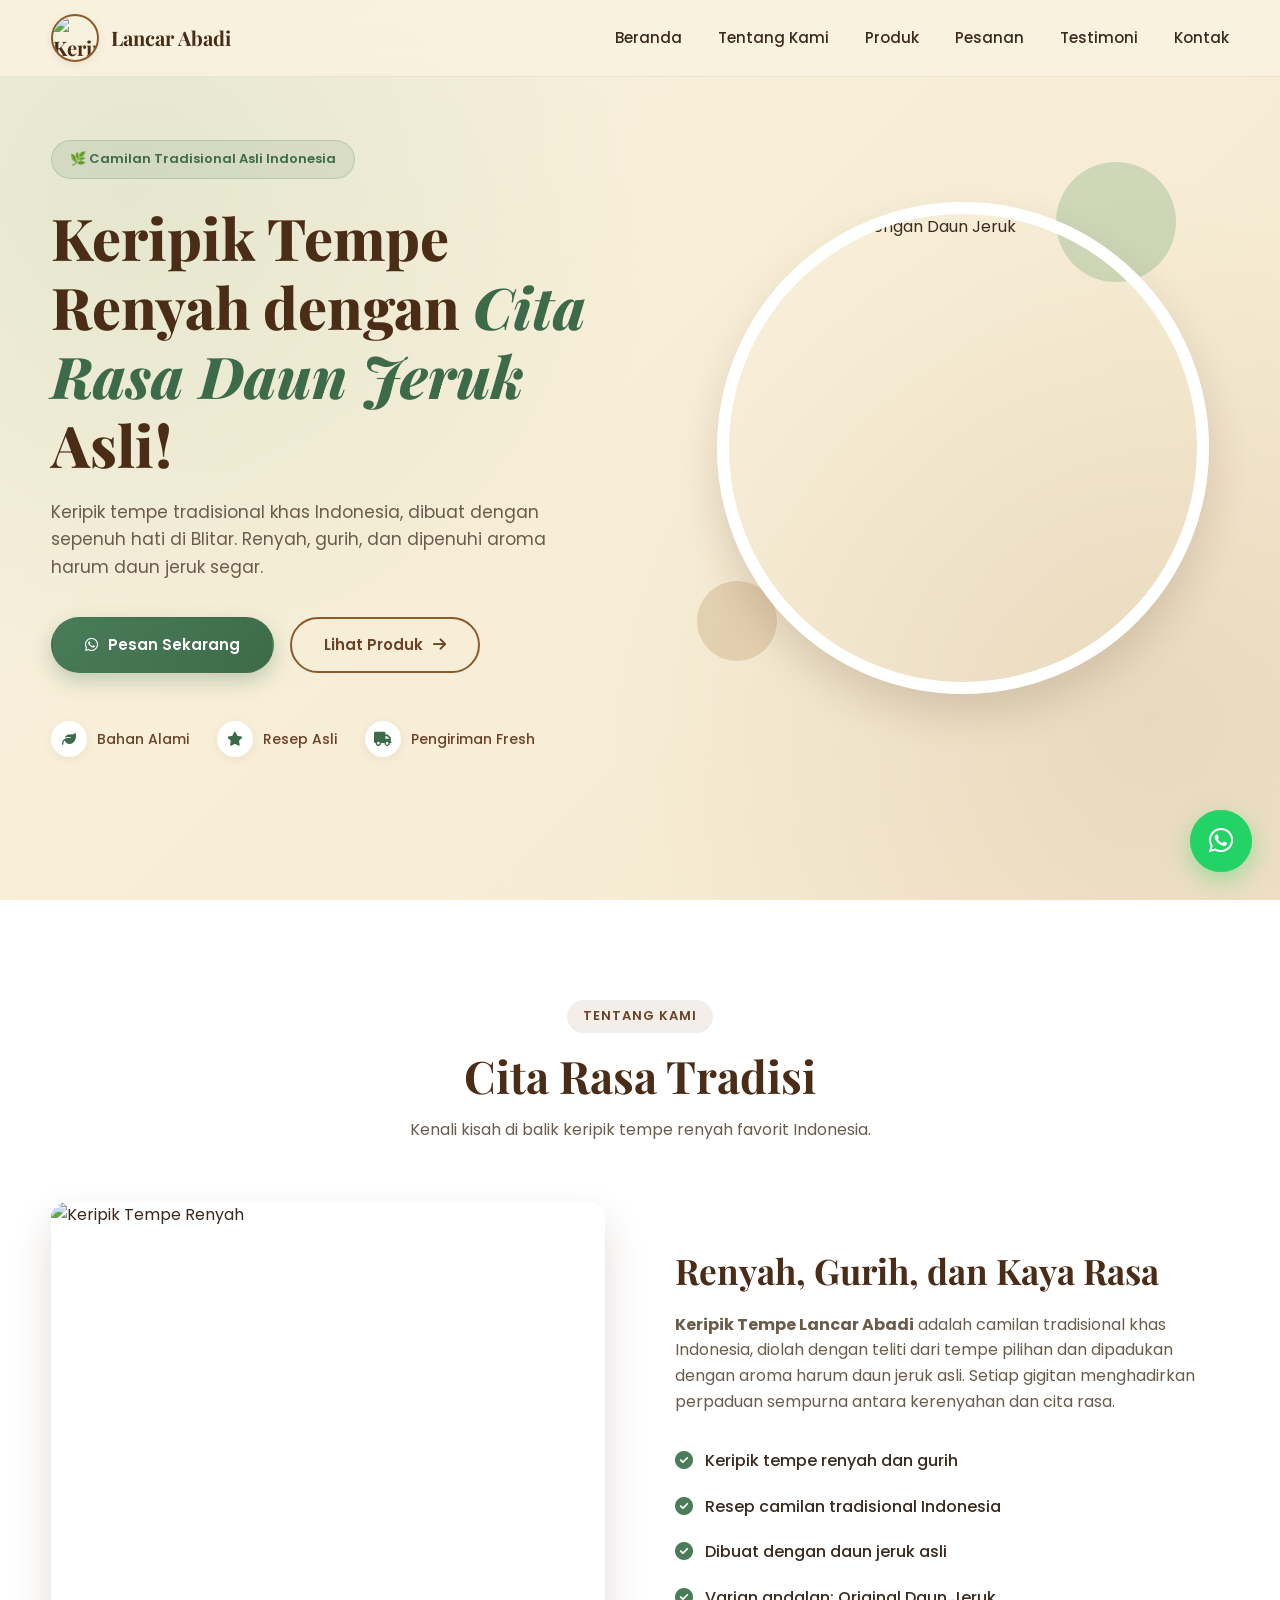
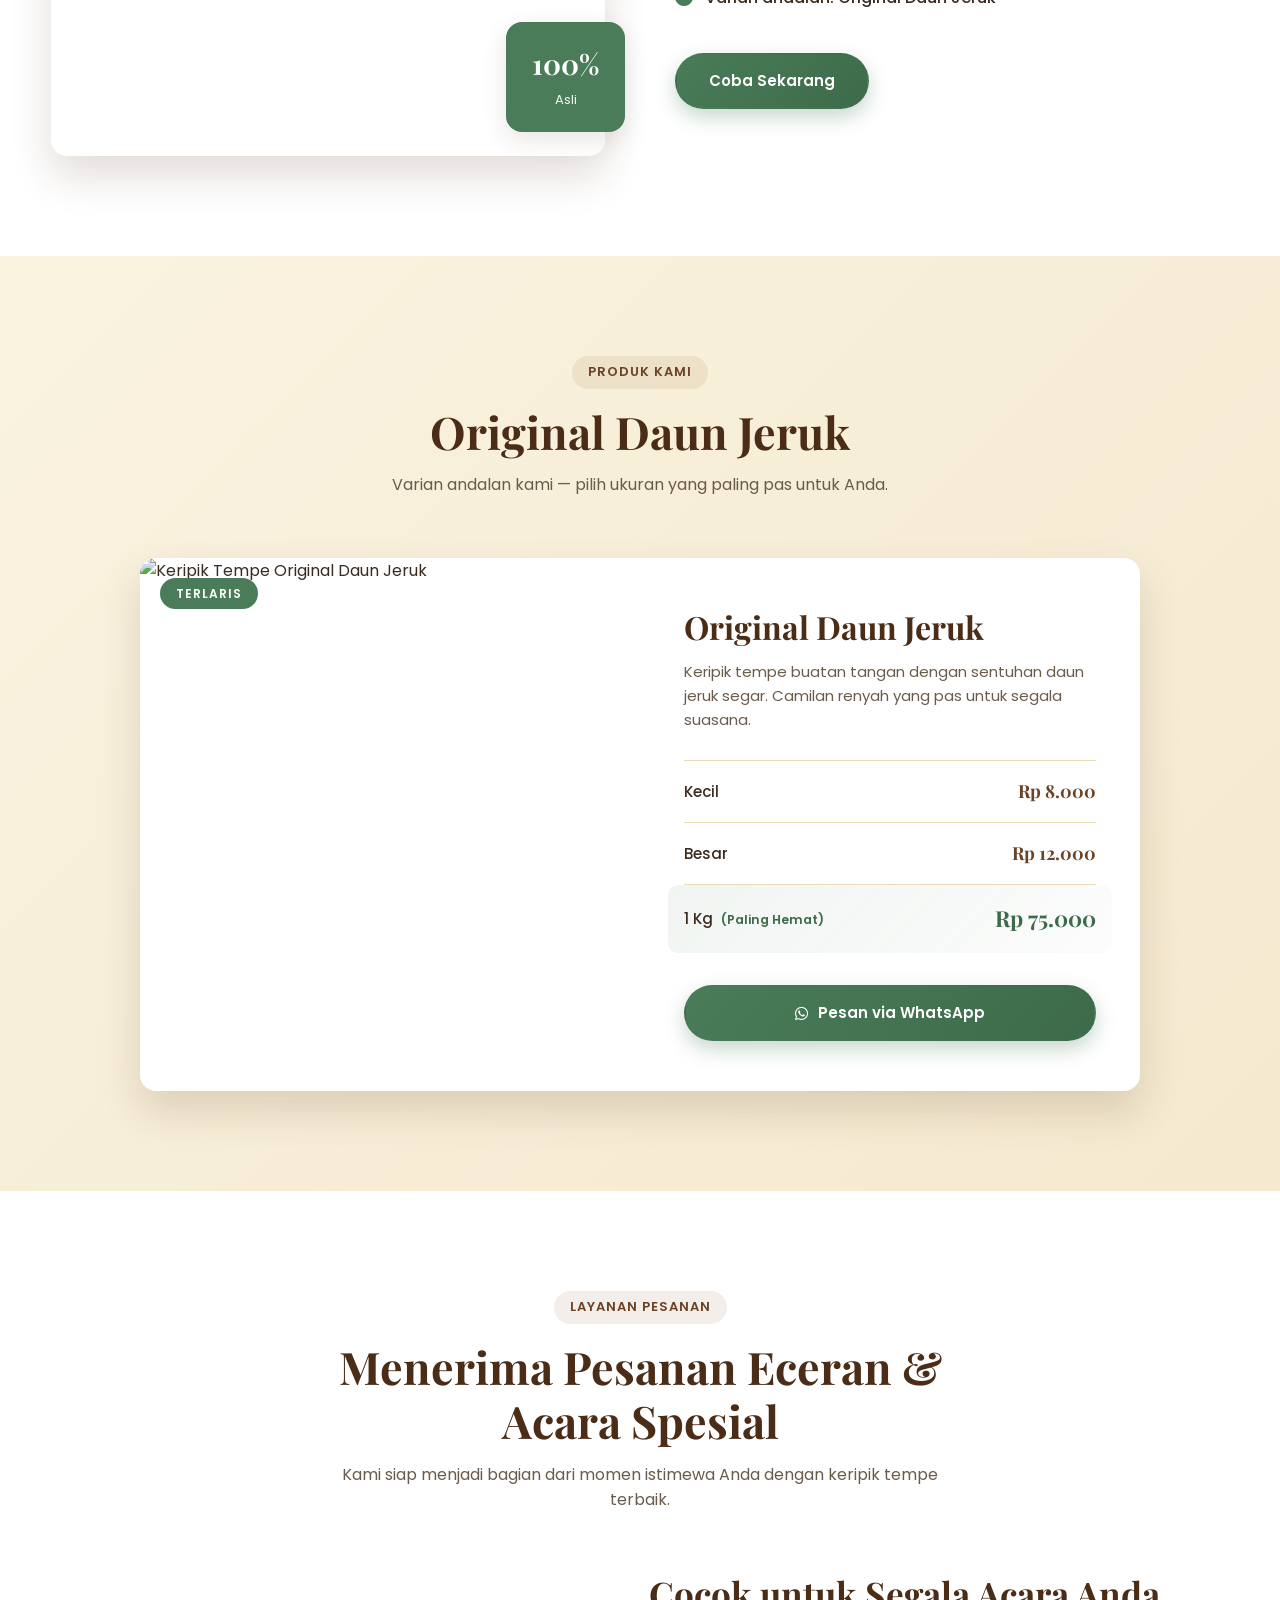
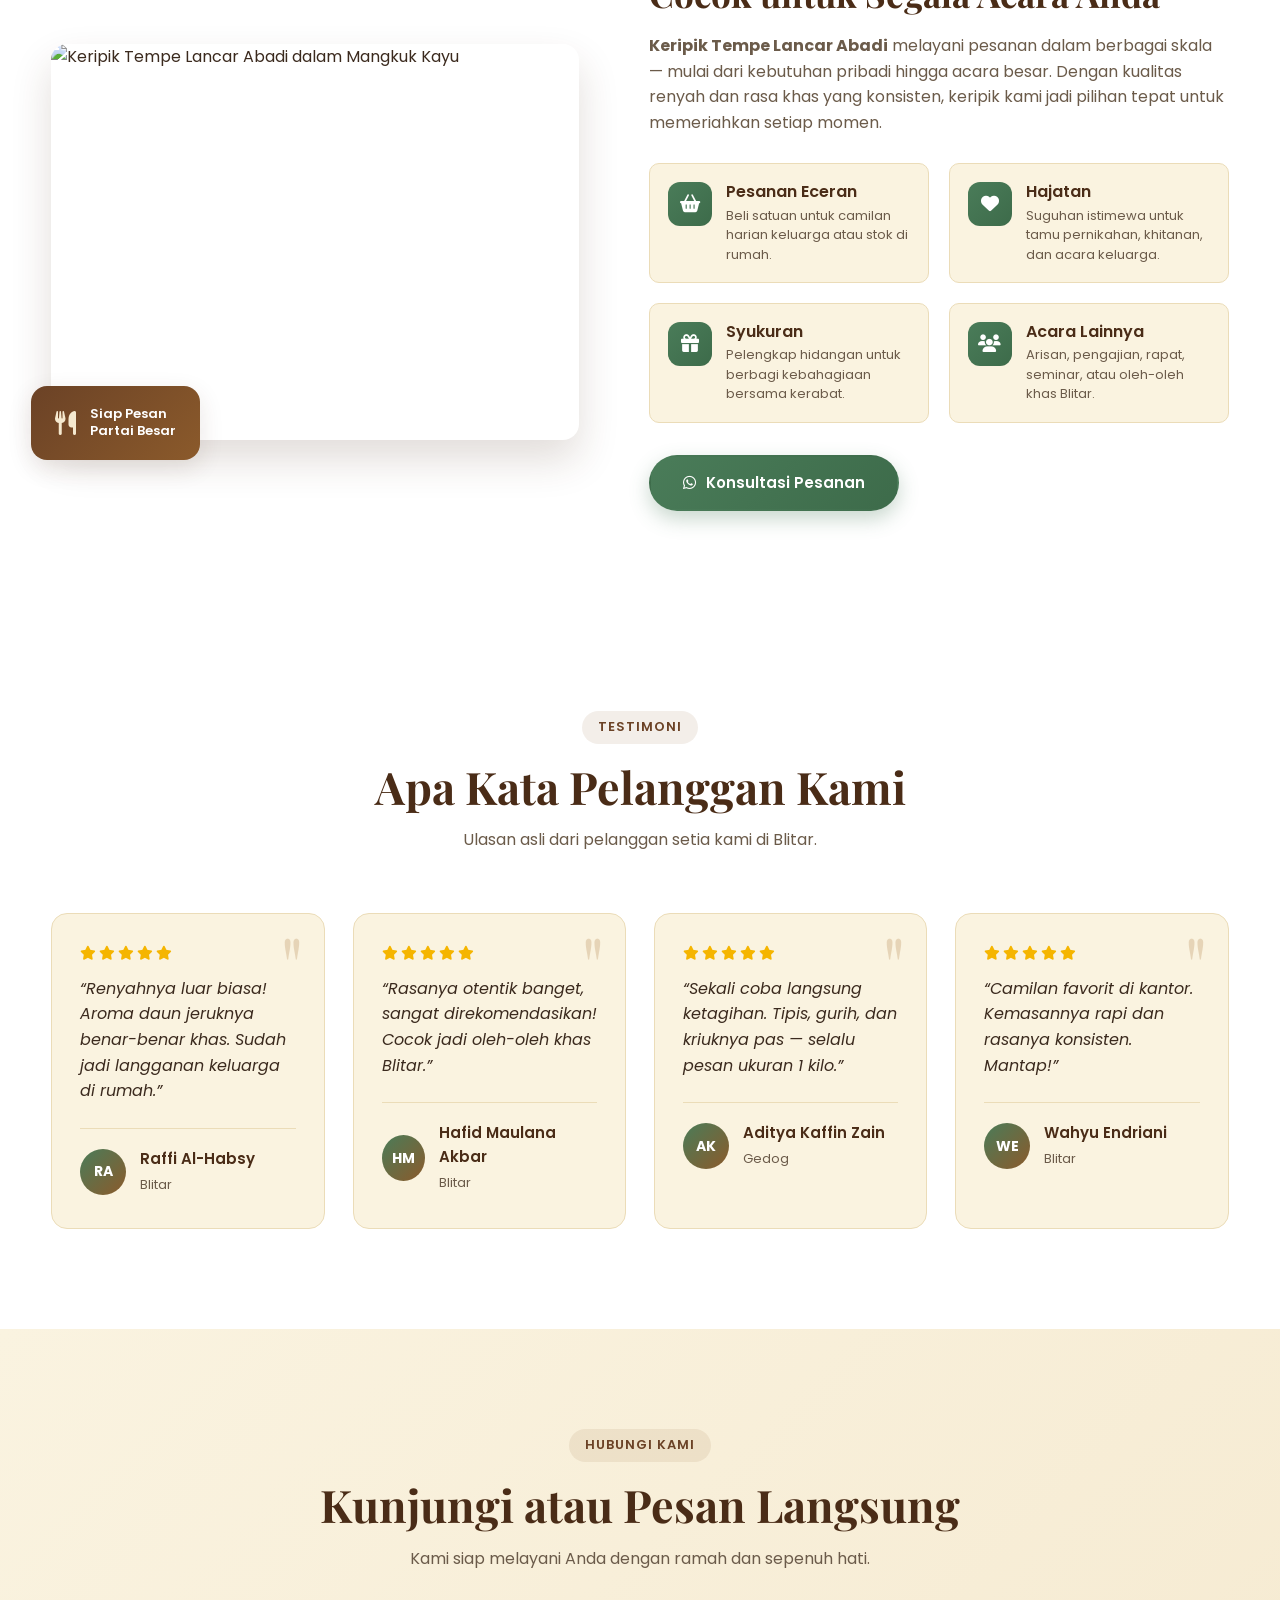
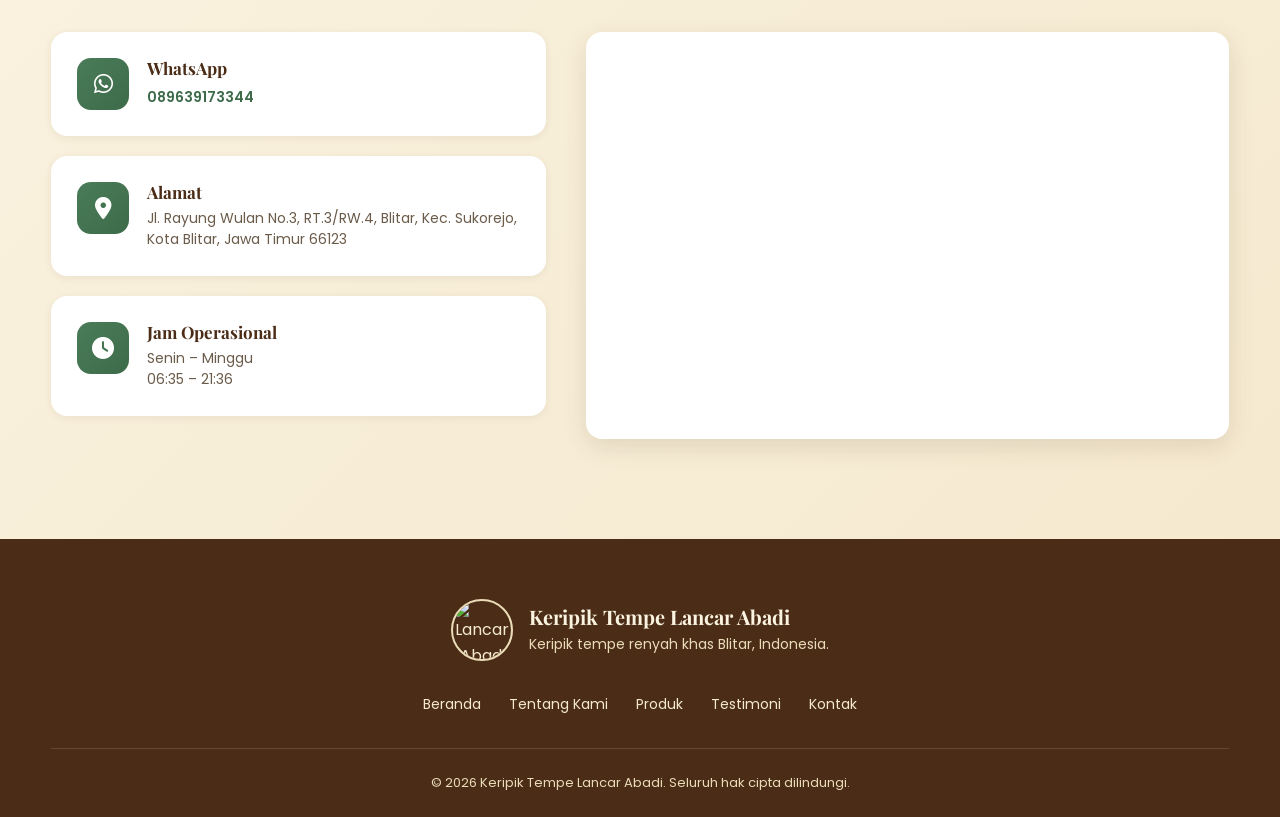
==== index.html @ 268ff4b4 "Add files via upload" ====
<!DOCTYPE html>
<html lang="id">
<head>
  <meta charset="UTF-8" />
  <meta name="viewport" content="width=device-width, initial-scale=1.0" />
  <title>Keripik Tempe Lancar Abadi - Keripik Tempe Renyah Khas Blitar</title>
  <meta name="description" content="Keripik Tempe Renyah dengan Cita Rasa Daun Jeruk Asli. Camilan tradisional Indonesia dari Blitar." />
  <link rel="icon" type="image/png" href="assets/logo.png" />
  <link rel="preconnect" href="https://fonts.googleapis.com" />
  <link rel="preconnect" href="https://fonts.gstatic.com" crossorigin />
  <link href="https://fonts.googleapis.com/css2?family=Playfair+Display:wght@600;700;800&family=Poppins:wght@300;400;500;600;700&display=swap" rel="stylesheet" />
  <link rel="stylesheet" href="https://cdnjs.cloudflare.com/ajax/libs/font-awesome/6.5.1/css/all.min.css" />
  <link rel="stylesheet" href="style.css" />
</head>
<body>
  <!-- Navbar -->
  <header class="navbar" id="navbar">
    <div class="container nav-container">
      <a href="#home" class="nav-logo">
        <img src="assets/logo.png" alt="Keripik Tempe Lancar Abadi" />
        <span>Lancar Abadi</span>
      </a>
      <nav class="nav-menu" id="navMenu">
        <a href="#home" class="nav-link">Beranda</a>
        <a href="#about" class="nav-link">Tentang Kami</a>
        <a href="#product" class="nav-link">Produk</a>
        <a href="#order" class="nav-link">Pesanan</a>
        <a href="#testimonials" class="nav-link">Testimoni</a>
        <a href="#contact" class="nav-link">Kontak</a>
      </nav>
      <button class="nav-toggle" id="navToggle" aria-label="Buka menu">
        <i class="fas fa-bars"></i>
      </button>
    </div>
  </header>

  <!-- Hero Section -->
  <section class="hero" id="home">
    <div class="hero-bg"></div>
    <div class="container hero-container">
      <div class="hero-content reveal">
        <span class="hero-badge">🌿 Camilan Tradisional Asli Indonesia</span>
        <h1 class="hero-title">
          Keripik Tempe Renyah dengan <span class="text-accent">Cita Rasa Daun Jeruk</span> Asli!
        </h1>
        <p class="hero-subtitle">
          Keripik tempe tradisional khas Indonesia, dibuat dengan sepenuh hati di Blitar. Renyah, gurih, dan dipenuhi aroma harum daun jeruk segar.
        </p>
        <div class="hero-actions">
          <a href="https://wa.me/6289639173344?text=Halo%20saya%20mau%20pesan%20Keripik%20Tempe%20Lancar%20Abadi!" target="_blank" rel="noopener" class="btn btn-primary">
            <i class="fab fa-whatsapp"></i> Pesan Sekarang
          </a>
          <a href="#product" class="btn btn-outline">
            Lihat Produk <i class="fas fa-arrow-right"></i>
          </a>
        </div>
        <div class="hero-features">
          <div class="hero-feature">
            <i class="fas fa-leaf"></i>
            <span>Bahan Alami</span>
          </div>
          <div class="hero-feature">
            <i class="fas fa-star"></i>
            <span>Resep Asli</span>
          </div>
          <div class="hero-feature">
            <i class="fas fa-truck"></i>
            <span>Pengiriman Fresh</span>
          </div>
        </div>
      </div>
      <div class="hero-image reveal">
        <div class="hero-image-wrap">
          <img src="assets/tempe-chips.jpg" alt="Keripik Tempe dengan Daun Jeruk" />
          <div class="hero-image-decor decor-1"></div>
          <div class="hero-image-decor decor-2"></div>
        </div>
      </div>
    </div>
  </section>

  <!-- About Section -->
  <section class="about section" id="about">
    <div class="container">
      <div class="section-head reveal">
        <span class="section-tag">Tentang Kami</span>
        <h2 class="section-title">Cita Rasa Tradisi</h2>
        <p class="section-subtitle">Kenali kisah di balik keripik tempe renyah favorit Indonesia.</p>
      </div>
      <div class="about-grid">
        <div class="about-image reveal">
          <img src="assets/tempe-jis.jpg" alt="Keripik Tempe Renyah" />
          <div class="about-badge">
            <strong>100%</strong>
            <span>Asli</span>
          </div>
        </div>
        <div class="about-content reveal">
          <h3>Renyah, Gurih, dan Kaya Rasa</h3>
          <p>
            <strong>Keripik Tempe Lancar Abadi</strong> adalah camilan tradisional khas Indonesia, diolah dengan teliti dari tempe pilihan dan dipadukan dengan aroma harum daun jeruk asli. Setiap gigitan menghadirkan perpaduan sempurna antara kerenyahan dan cita rasa.
          <ul class="about-list">
            <li><i class="fas fa-check-circle"></i> Keripik tempe renyah dan gurih</li>
            <li><i class="fas fa-check-circle"></i> Resep camilan tradisional Indonesia</li>
            <li><i class="fas fa-check-circle"></i> Dibuat dengan daun jeruk asli</li>
            <li><i class="fas fa-check-circle"></i> Varian andalan: Original Daun Jeruk</li>
          </ul>
          <a href="#product" class="btn btn-primary">Coba Sekarang</a>
        </div>
      </div>
    </div>
  </section>

  <!-- Product Section -->
  <section class="product section" id="product">
    <div class="container">
      <div class="section-head reveal">
        <span class="section-tag">Produk Kami</span>
        <h2 class="section-title">Original Daun Jeruk</h2>
        <p class="section-subtitle">Varian andalan kami — pilih ukuran yang paling pas untuk Anda.</p>
      </div>
      <div class="product-card reveal">
        <div class="product-image">
          <img src="assets/tempe-chips.jpg" alt="Keripik Tempe Original Daun Jeruk" />
          <span class="product-tag">Terlaris</span>
        </div>
        <div class="product-info">
          <h3 class="product-name">Original Daun Jeruk</h3>
          <p class="product-desc">
            Keripik tempe buatan tangan dengan sentuhan daun jeruk segar. Camilan renyah yang pas untuk segala suasana.
          </p>
          <div class="price-list">
            <div class="price-item">
              <span class="price-size">Kecil</span>
              <span class="price-amount">Rp 8.000</span>
            </div>
            <div class="price-item">
              <span class="price-size">Besar</span>
              <span class="price-amount">Rp 12.000</span>
            </div>
            <div class="price-item featured">
              <span class="price-size">1 Kg <small>(Paling Hemat)</small></span>
              <span class="price-amount">Rp 75.000</span>
            </div>
          </div>
          <a href="https://wa.me/6289639173344?text=Halo%20saya%20mau%20pesan%20Keripik%20Tempe%20Lancar%20Abadi!" target="_blank" rel="noopener" class="btn btn-primary btn-block">
            <i class="fab fa-whatsapp"></i> Pesan via WhatsApp
          </a>
        </div>
      </div>
    </div>
  </section>

  <!-- Order / Pesanan Section -->
  <section class="order section" id="order">
    <div class="container">
      <div class="section-head reveal">
        <span class="section-tag">Layanan Pesanan</span>
        <h2 class="section-title">Menerima Pesanan Eceran &amp; Acara Spesial</h2>
        <p class="section-subtitle">Kami siap menjadi bagian dari momen istimewa Anda dengan keripik tempe terbaik.</p>
      </div>
      <div class="order-grid">
        <div class="order-image reveal">
          <img src="assets/tempe-bowl.jpg" alt="Keripik Tempe Lancar Abadi dalam Mangkuk Kayu" />
          <div class="order-badge">
            <i class="fas fa-utensils"></i>
            <span>Siap Pesan<br/>Partai Besar</span>
          </div>
        </div>
        <div class="order-content reveal">
          <h3>Cocok untuk Segala Acara Anda</h3>
          <p>
            <strong>Keripik Tempe Lancar Abadi</strong> melayani pesanan dalam berbagai skala — mulai dari kebutuhan pribadi hingga acara besar. Dengan kualitas renyah dan rasa khas yang konsisten, keripik kami jadi pilihan tepat untuk memeriahkan setiap momen.
          </p>
          <div class="order-list">
            <div class="order-item">
              <div class="order-icon"><i class="fas fa-shopping-basket"></i></div>
              <div>
                <h4>Pesanan Eceran</h4>
                <p>Beli satuan untuk camilan harian keluarga atau stok di rumah.</p>
              </div>
            </div>
            <div class="order-item">
              <div class="order-icon"><i class="fas fa-heart"></i></div>
              <div>
                <h4>Hajatan</h4>
                <p>Suguhan istimewa untuk tamu pernikahan, khitanan, dan acara keluarga.</p>
              </div>
            </div>
            <div class="order-item">
              <div class="order-icon"><i class="fas fa-gift"></i></div>
              <div>
                <h4>Syukuran</h4>
                <p>Pelengkap hidangan untuk berbagi kebahagiaan bersama kerabat.</p>
              </div>
            </div>
            <div class="order-item">
              <div class="order-icon"><i class="fas fa-users"></i></div>
              <div>
                <h4>Acara Lainnya</h4>
                <p>Arisan, pengajian, rapat, seminar, atau oleh-oleh khas Blitar.</p>
              </div>
            </div>
          </div>
          <a href="https://wa.me/6289639173344?text=Halo%2C%20saya%20ingin%20pesan%20Keripik%20Tempe%20Lancar%20Abadi%20untuk%20acara%20saya" target="_blank" rel="noopener" class="btn btn-primary">
            <i class="fab fa-whatsapp"></i> Konsultasi Pesanan
          </a>
        </div>
      </div>
    </div>
  </section>

  <!-- Testimonials Section -->
  <section class="testimonials section" id="testimonials">
    <div class="container">
      <div class="section-head reveal">
        <span class="section-tag">Testimoni</span>
        <h2 class="section-title">Apa Kata Pelanggan Kami</h2>
        <p class="section-subtitle">Ulasan asli dari pelanggan setia kami di Blitar.</p>
      </div>
      <div class="testimonial-grid">
        <div class="testimonial-card reveal">
          <div class="testimonial-stars">
            <i class="fas fa-star"></i><i class="fas fa-star"></i><i class="fas fa-star"></i><i class="fas fa-star"></i><i class="fas fa-star"></i>
          </div>
          <p class="testimonial-text">“Renyahnya luar biasa! Aroma daun jeruknya benar-benar khas. Sudah jadi langganan keluarga di rumah.”</p>
          <div class="testimonial-author">
            <div class="author-avatar">RA</div>
            <div class="author-info">
              <strong>Raffi Al-Habsy</strong>
              <span>Blitar</span>
            </div>
          </div>
        </div>
        <div class="testimonial-card reveal">
          <div class="testimonial-stars">
            <i class="fas fa-star"></i><i class="fas fa-star"></i><i class="fas fa-star"></i><i class="fas fa-star"></i><i class="fas fa-star"></i>
          </div>
          <p class="testimonial-text">“Rasanya otentik banget, sangat direkomendasikan! Cocok jadi oleh-oleh khas Blitar.”</p>
          <div class="testimonial-author">
            <div class="author-avatar">HM</div>
            <div class="author-info">
              <strong>Hafid Maulana Akbar</strong>
              <span>Blitar</span>
            </div>
          </div>
        </div>
        <div class="testimonial-card reveal">
          <div class="testimonial-stars">
            <i class="fas fa-star"></i><i class="fas fa-star"></i><i class="fas fa-star"></i><i class="fas fa-star"></i><i class="fas fa-star"></i>
          </div>
          <p class="testimonial-text">“Sekali coba langsung ketagihan. Tipis, gurih, dan kriuknya pas — selalu pesan ukuran 1 kilo.”</p>
          <div class="testimonial-author">
            <div class="author-avatar">AK</div>
            <div class="author-info">
              <strong>Aditya Kaffin Zain</strong>
              <span>Gedog</span>
            </div>
          </div>
        </div>
        <div class="testimonial-card reveal">
          <div class="testimonial-stars">
            <i class="fas fa-star"></i><i class="fas fa-star"></i><i class="fas fa-star"></i><i class="fas fa-star"></i><i class="fas fa-star"></i>
          </div>
          <p class="testimonial-text">“Camilan favorit di kantor. Kemasannya rapi dan rasanya konsisten. Mantap!”</p>
          <div class="testimonial-author">
            <div class="author-avatar">WE</div>
            <div class="author-info">
              <strong>Wahyu Endriani</strong>
              <span>Blitar</span>
            </div>
          </div>
        </div>
      </div>
    </div>
  </section>

  <!-- Contact & Location Section -->
  <section class="contact section" id="contact">
    <div class="container">
      <div class="section-head reveal">
        <span class="section-tag">Hubungi Kami</span>
        <h2 class="section-title">Kunjungi atau Pesan Langsung</h2>
        <p class="section-subtitle">Kami siap melayani Anda dengan ramah dan sepenuh hati.</p>
      </div>
      <div class="contact-grid">
        <div class="contact-info reveal">
          <div class="info-card">
            <div class="info-icon"><i class="fab fa-whatsapp"></i></div>
            <div>
              <h4>WhatsApp</h4>
              <a href="https://wa.me/6289639173344?text=Hello%20I%20want%20to%20order%20Keripik%20Tempe%20Lancar%20Abadi%20(Original%20Daun%20Jeruk)" target="_blank" rel="noopener">089639173344</a>
            </div>
          </div>
          <div class="info-card">
            <div class="info-icon"><i class="fas fa-map-marker-alt"></i></div>
            <div>
              <h4>Alamat</h4>
              <p>Jl. Rayung Wulan No.3, RT.3/RW.4, Blitar, Kec. Sukorejo, Kota Blitar, Jawa Timur 66123</p>
            </div>
          </div>
          <div class="info-card">
            <div class="info-icon"><i class="fas fa-clock"></i></div>
            <div>
              <h4>Jam Operasional</h4>
              <p>Senin – Minggu<br/>06:35 – 21:36</p>
            </div>
          </div>
        </div>
        <div class="contact-map reveal">
          <iframe
            src="https://www.google.com/maps?q=Jl.+Rayung+Wulan+No.3,+Sukorejo,+Kota+Blitar,+Jawa+Timur+66123&output=embed"
            width="100%" height="100%" style="border:0;" allowfullscreen="" loading="lazy"
            referrerpolicy="no-referrer-when-downgrade" title="Lokasi Lancar Abadi">
          </iframe>
        </div>
      </div>
    </div>
  </section>

  <!-- Footer -->
  <footer class="footer">
    <div class="container footer-container">
      <div class="footer-brand">
        <img src="assets/logo.png" alt="Lancar Abadi" />
        <div>
          <h4>Keripik Tempe Lancar Abadi</h4>
          <p>Keripik tempe renyah khas Blitar, Indonesia.</p>
        </div>
      </div>
      <div class="footer-links">
        <a href="#home">Beranda</a>
        <a href="#about">Tentang Kami</a>
        <a href="#product">Produk</a>
        <a href="#testimonials">Testimoni</a>
        <a href="#contact">Kontak</a>
      </div>
      <div class="footer-bottom">
        <p>&copy; 2026 Keripik Tempe Lancar Abadi. Seluruh hak cipta dilindungi.</p>
      </div>
    </div>
  </footer>

  <!-- Floating WhatsApp Button -->
  <a href="https://wa.me/6289639173344?text=Hello%20I%20want%20to%20order%20Keripik%20Tempe%20Lancar%20Abadi%20(Original%20Daun%20Jeruk)" target="_blank" rel="noopener" class="float-wa" aria-label="Pesan via WhatsApp">
    <i class="fab fa-whatsapp"></i>
    <span class="float-wa-pulse"></span>
  </a>

  <script src="script.js"></script>
</body>
</html>
---- style.css ----
/* ==================== Reset & Base ==================== */
* {
  margin: 0;
  padding: 0;
  box-sizing: border-box;
}

:root {
  --brown-900: #4A2C17;
  --brown-700: #6B4226;
  --brown-500: #8B5A2B;
  --brown-300: #C9A87C;
  --cream-100: #FAF3E0;
  --cream-200: #F5E9CF;
  --cream-300: #EBDCB8;
  --green-600: #3D6B4A;
  --green-500: #4A7C59;
  --green-400: #6FA776;
  --white: #ffffff;
  --text: #3B2A1E;
  --text-light: #6B5B4A;
  --shadow-sm: 0 2px 8px rgba(74, 44, 23, 0.08);
  --shadow-md: 0 8px 24px rgba(74, 44, 23, 0.12);
  --shadow-lg: 0 20px 40px rgba(74, 44, 23, 0.16);
  --radius: 16px;
  --radius-sm: 10px;
  --transition: all 0.3s cubic-bezier(0.4, 0, 0.2, 1);
}

html {
  scroll-behavior: smooth;
}

body {
  font-family: 'Poppins', sans-serif;
  color: var(--text);
  background: var(--cream-100);
  line-height: 1.6;
  overflow-x: hidden;
}

img {
  max-width: 100%;
  display: block;
}

a {
  text-decoration: none;
  color: inherit;
}

h1, h2, h3, h4 {
  font-family: 'Playfair Display', serif;
  color: var(--brown-900);
  line-height: 1.2;
}

.container {
  width: 92%;
  max-width: 1200px;
  margin: 0 auto;
}

.section {
  padding: 100px 0;
}

/* ==================== Buttons ==================== */
.btn {
  display: inline-flex;
  align-items: center;
  gap: 10px;
  padding: 14px 32px;
  border-radius: 50px;
  font-weight: 600;
  font-size: 15px;
  transition: var(--transition);
  cursor: pointer;
  border: 2px solid transparent;
  white-space: nowrap;
}

.btn-primary {
  background: linear-gradient(135deg, var(--green-500), var(--green-600));
  color: var(--white) !important;
  box-shadow: 0 8px 20px rgba(74, 124, 89, 0.3);
}

.btn-primary:hover {
  transform: translateY(-3px);
  box-shadow: 0 12px 28px rgba(74, 124, 89, 0.45);
  background: linear-gradient(135deg, var(--green-600), var(--green-500));
}

.btn-outline {
  background: transparent;
  color: var(--brown-700) !important;
  border: 2px solid var(--brown-500);
}

.btn-outline:hover {
  background: var(--brown-700);
  color: var(--white) !important;
  transform: translateY(-3px);
}

.btn-block {
  width: 100%;
  justify-content: center;
}

/* ==================== Navbar ==================== */
.navbar {
  position: fixed;
  top: 0;
  left: 0;
  width: 100%;
  background: rgba(250, 243, 224, 0.85);
  backdrop-filter: blur(12px);
  -webkit-backdrop-filter: blur(12px);
  z-index: 1000;
  transition: var(--transition);
  border-bottom: 1px solid rgba(107, 66, 38, 0.08);
}

.navbar.scrolled {
  background: rgba(250, 243, 224, 0.98);
  box-shadow: var(--shadow-sm);
}

.nav-container {
  display: flex;
  justify-content: space-between;
  align-items: center;
  padding: 14px 0;
}

.nav-logo {
  display: flex;
  align-items: center;
  gap: 12px;
  font-family: 'Playfair Display', serif;
  font-weight: 700;
  font-size: 20px;
  color: var(--brown-900);
}

.nav-logo img {
  width: 48px;
  height: 48px;
  border-radius: 50%;
  object-fit: cover;
  border: 2px solid var(--brown-500);
  box-shadow: var(--shadow-sm);
}

.nav-menu {
  display: flex;
  gap: 36px;
}

.nav-link {
  font-weight: 500;
  color: var(--text);
  position: relative;
  transition: var(--transition);
  font-size: 15px;
}

.nav-link::after {
  content: '';
  position: absolute;
  bottom: -6px;
  left: 0;
  width: 0;
  height: 2px;
  background: var(--green-500);
  transition: var(--transition);
}

.nav-link:hover {
  color: var(--green-600);
}

.nav-link:hover::after {
  width: 100%;
}

.nav-toggle {
  display: none;
  background: none;
  border: none;
  font-size: 22px;
  color: var(--brown-700);
  cursor: pointer;
}

/* ==================== Hero ==================== */
.hero {
  position: relative;
  min-height: 100vh;
  padding: 140px 0 80px;
  overflow: hidden;
  background: linear-gradient(135deg, var(--cream-100) 0%, var(--cream-200) 100%);
}

.hero-bg {
  position: absolute;
  inset: 0;
  background:
    radial-gradient(circle at 10% 20%, rgba(111, 167, 118, 0.15) 0%, transparent 40%),
    radial-gradient(circle at 90% 80%, rgba(139, 90, 43, 0.12) 0%, transparent 40%);
  pointer-events: none;
}

.hero-container {
  position: relative;
  display: grid;
  grid-template-columns: 1.1fr 1fr;
  gap: 60px;
  align-items: center;
}

.hero-badge {
  display: inline-block;
  padding: 8px 18px;
  background: rgba(74, 124, 89, 0.12);
  color: var(--green-600);
  border-radius: 50px;
  font-size: 13px;
  font-weight: 600;
  margin-bottom: 24px;
  border: 1px solid rgba(74, 124, 89, 0.2);
}

.hero-title {
  font-size: clamp(2.2rem, 5vw, 3.6rem);
  font-weight: 800;
  margin-bottom: 20px;
  color: var(--brown-900);
}

.text-accent {
  color: var(--green-600);
  font-style: italic;
  position: relative;
}

.hero-subtitle {
  font-size: 17px;
  color: var(--text-light);
  margin-bottom: 36px;
  max-width: 520px;
}

.hero-actions {
  display: flex;
  gap: 16px;
  flex-wrap: wrap;
  margin-bottom: 48px;
}

.hero-features {
  display: flex;
  gap: 28px;
  flex-wrap: wrap;
}

.hero-feature {
  display: flex;
  align-items: center;
  gap: 10px;
  font-weight: 500;
  color: var(--brown-700);
  font-size: 14px;
}

.hero-feature i {
  width: 36px;
  height: 36px;
  display: grid;
  place-items: center;
  background: var(--white);
  color: var(--green-600);
  border-radius: 50%;
  box-shadow: var(--shadow-sm);
}

.hero-image-wrap {
  position: relative;
  padding: 20px;
}

.hero-image-wrap img {
  width: 100%;
  max-width: 520px;
  margin: 0 auto;
  border-radius: 50%;
  aspect-ratio: 1;
  object-fit: cover;
  box-shadow: var(--shadow-lg);
  border: 12px solid var(--white);
  animation: float 6s ease-in-out infinite;
}

.hero-image-decor {
  position: absolute;
  border-radius: 50%;
  z-index: -1;
}

.decor-1 {
  width: 120px;
  height: 120px;
  background: var(--green-400);
  opacity: 0.3;
  top: -20px;
  right: 10%;
  animation: float 5s ease-in-out infinite;
}

.decor-2 {
  width: 80px;
  height: 80px;
  background: var(--brown-300);
  opacity: 0.4;
  bottom: 10%;
  left: 0;
  animation: float 7s ease-in-out infinite reverse;
}

@keyframes float {
  0%, 100% { transform: translateY(0); }
  50% { transform: translateY(-15px); }
}

/* ==================== Section Head ==================== */
.section-head {
  text-align: center;
  max-width: 650px;
  margin: 0 auto 60px;
}

.section-tag {
  display: inline-block;
  padding: 6px 16px;
  background: rgba(139, 90, 43, 0.1);
  color: var(--brown-700);
  border-radius: 50px;
  font-size: 13px;
  font-weight: 600;
  text-transform: uppercase;
  letter-spacing: 1px;
  margin-bottom: 16px;
}

.section-title {
  font-size: clamp(2rem, 4vw, 2.8rem);
  font-weight: 700;
  margin-bottom: 14px;
}

.section-subtitle {
  color: var(--text-light);
  font-size: 16px;
}

/* ==================== About ==================== */
.about {
  background: var(--white);
}

.about-grid {
  display: grid;
  grid-template-columns: 1fr 1fr;
  gap: 70px;
  align-items: center;
}

.about-image {
  position: relative;
}

.about-image img {
  width: 100%;
  aspect-ratio: 1;
  object-fit: cover;
  border-radius: var(--radius);
  box-shadow: var(--shadow-lg);
}

.about-badge {
  position: absolute;
  bottom: 24px;
  right: -20px;
  background: var(--green-500);
  color: var(--white);
  padding: 20px 26px;
  border-radius: var(--radius);
  text-align: center;
  box-shadow: var(--shadow-md);
}

.about-badge strong {
  display: block;
  font-family: 'Playfair Display', serif;
  font-size: 28px;
  font-weight: 700;
}

.about-badge span {
  font-size: 13px;
  opacity: 0.95;
}

.about-content h3 {
  font-size: clamp(1.6rem, 3vw, 2.2rem);
  margin-bottom: 20px;
}

.about-content p {
  color: var(--text-light);
  margin-bottom: 24px;
  font-size: 16px;
}

.about-list {
  list-style: none;
  margin-bottom: 32px;
}

.about-list li {
  padding: 10px 0;
  display: flex;
  align-items: center;
  gap: 12px;
  color: var(--text);
  font-weight: 500;
}

.about-list i {
  color: var(--green-500);
  font-size: 18px;
}

/* ==================== Product ==================== */
.product {
  background: linear-gradient(135deg, var(--cream-100) 0%, var(--cream-200) 100%);
}

.product-card {
  display: grid;
  grid-template-columns: 1fr 1fr;
  gap: 0;
  background: var(--white);
  border-radius: var(--radius);
  overflow: hidden;
  box-shadow: var(--shadow-lg);
  max-width: 1000px;
  margin: 0 auto;
}

.product-image {
  position: relative;
  overflow: hidden;
}

.product-image img {
  width: 100%;
  height: 100%;
  min-height: 400px;
  object-fit: cover;
  transition: transform 0.6s ease;
}

.product-card:hover .product-image img {
  transform: scale(1.05);
}

.product-tag {
  position: absolute;
  top: 20px;
  left: 20px;
  background: var(--green-500);
  color: var(--white);
  padding: 6px 16px;
  border-radius: 50px;
  font-size: 12px;
  font-weight: 600;
  text-transform: uppercase;
  letter-spacing: 1px;
}

.product-info {
  padding: 50px 44px;
  display: flex;
  flex-direction: column;
  justify-content: center;
}

.product-name {
  font-size: 2rem;
  margin-bottom: 14px;
}

.product-desc {
  color: var(--text-light);
  margin-bottom: 28px;
  font-size: 15px;
}

.price-list {
  margin-bottom: 32px;
  border-top: 1px solid var(--cream-300);
}

.price-item {
  display: flex;
  justify-content: space-between;
  align-items: center;
  padding: 16px 0;
  border-bottom: 1px solid var(--cream-300);
  transition: var(--transition);
}

.price-item:hover {
  padding-left: 8px;
}

.price-size {
  font-weight: 500;
  color: var(--text);
  font-size: 15px;
}

.price-size small {
  color: var(--green-600);
  font-weight: 600;
  margin-left: 4px;
}

.price-amount {
  font-weight: 700;
  color: var(--brown-700);
  font-size: 18px;
  font-family: 'Playfair Display', serif;
}

.price-item.featured {
  background: linear-gradient(135deg, rgba(74, 124, 89, 0.08), rgba(74, 124, 89, 0.02));
  padding-left: 16px;
  padding-right: 16px;
  margin: 0 -16px;
  border-radius: var(--radius-sm);
  border-bottom: 1px solid transparent;
}

.price-item.featured .price-amount {
  color: var(--green-600);
  font-size: 22px;
}

/* ==================== Order / Pesanan ==================== */
.order {
  background: var(--white);
}

.order-grid {
  display: grid;
  grid-template-columns: 1fr 1.1fr;
  gap: 70px;
  align-items: center;
}

.order-image {
  position: relative;
}

.order-image img {
  width: 100%;
  aspect-ratio: 4 / 3;
  object-fit: cover;
  border-radius: var(--radius);
  box-shadow: var(--shadow-lg);
}

.order-badge {
  position: absolute;
  bottom: -20px;
  left: -20px;
  background: linear-gradient(135deg, var(--brown-700), var(--brown-500));
  color: var(--white);
  padding: 20px 24px;
  border-radius: var(--radius);
  display: flex;
  align-items: center;
  gap: 14px;
  box-shadow: var(--shadow-md);
  font-weight: 600;
  font-size: 13px;
  line-height: 1.3;
}

.order-badge i {
  font-size: 24px;
  color: var(--cream-200);
}

.order-content h3 {
  font-size: clamp(1.6rem, 3vw, 2.2rem);
  margin-bottom: 18px;
}

.order-content > p {
  color: var(--text-light);
  margin-bottom: 28px;
  font-size: 16px;
}

.order-list {
  display: grid;
  grid-template-columns: repeat(2, 1fr);
  gap: 20px;
  margin-bottom: 32px;
}

.order-item {
  display: flex;
  gap: 14px;
  align-items: flex-start;
  padding: 18px;
  background: var(--cream-100);
  border-radius: var(--radius-sm);
  border: 1px solid var(--cream-300);
  transition: var(--transition);
}

.order-item:hover {
  transform: translateY(-4px);
  border-color: var(--green-400);
  box-shadow: var(--shadow-sm);
}

.order-icon {
  width: 44px;
  height: 44px;
  border-radius: 12px;
  background: linear-gradient(135deg, var(--green-500), var(--green-600));
  color: var(--white);
  display: grid;
  place-items: center;
  font-size: 18px;
  flex-shrink: 0;
}

.order-item h4 {
  font-size: 16px;
  margin-bottom: 4px;
  font-family: 'Poppins', sans-serif;
  font-weight: 600;
  color: var(--brown-900);
}

.order-item p {
  font-size: 13px;
  color: var(--text-light);
  line-height: 1.5;
}

/* ==================== Testimonials ==================== */
.testimonials {
  background: var(--white);
}

.testimonial-grid {
  display: grid;
  grid-template-columns: repeat(auto-fit, minmax(260px, 1fr));
  gap: 28px;
}

.testimonial-card {
  background: var(--cream-100);
  padding: 32px 28px;
  border-radius: var(--radius);
  border: 1px solid var(--cream-300);
  transition: var(--transition);
  position: relative;
}

.testimonial-card::before {
  content: '"';
  position: absolute;
  top: 10px;
  right: 20px;
  font-family: 'Playfair Display', serif;
  font-size: 80px;
  color: var(--brown-300);
  opacity: 0.4;
  line-height: 1;
}

.testimonial-card:hover {
  transform: translateY(-8px);
  box-shadow: var(--shadow-md);
  border-color: var(--green-400);
}

.testimonial-stars {
  color: #F5B500;
  margin-bottom: 16px;
  font-size: 14px;
  display: flex;
  gap: 3px;
}

.testimonial-text {
  color: var(--text);
  font-size: 16px;
  font-style: italic;
  margin-bottom: 24px;
  min-height: 48px;
}

.testimonial-author {
  display: flex;
  align-items: center;
  gap: 14px;
  padding-top: 18px;
  border-top: 1px solid var(--cream-300);
}

.author-avatar {
  width: 46px;
  height: 46px;
  border-radius: 50%;
  background: linear-gradient(135deg, var(--green-500), var(--brown-500));
  color: var(--white);
  display: grid;
  place-items: center;
  font-weight: 700;
  font-size: 14px;
}

.author-info strong {
  display: block;
  color: var(--brown-900);
  font-size: 15px;
  font-weight: 600;
}

.author-info span {
  font-size: 13px;
  color: var(--text-light);
}

/* ==================== Contact ==================== */
.contact {
  background: linear-gradient(135deg, var(--cream-100) 0%, var(--cream-200) 100%);
}

.contact-grid {
  display: grid;
  grid-template-columns: 1fr 1.3fr;
  gap: 40px;
  align-items: stretch;
}

.contact-info {
  display: flex;
  flex-direction: column;
  gap: 20px;
}

.info-card {
  background: var(--white);
  padding: 26px;
  border-radius: var(--radius);
  display: flex;
  gap: 18px;
  align-items: flex-start;
  box-shadow: var(--shadow-sm);
  transition: var(--transition);
}

.info-card:hover {
  transform: translateX(6px);
  box-shadow: var(--shadow-md);
}

.info-icon {
  width: 52px;
  height: 52px;
  border-radius: 14px;
  background: linear-gradient(135deg, var(--green-500), var(--green-600));
  color: var(--white);
  display: grid;
  place-items: center;
  font-size: 22px;
  flex-shrink: 0;
}

.info-card h4 {
  font-size: 17px;
  margin-bottom: 6px;
}

.info-card p, .info-card a {
  color: var(--text-light);
  font-size: 14px;
  line-height: 1.5;
}

.info-card a {
  color: var(--green-600);
  font-weight: 600;
  transition: var(--transition);
}

.info-card a:hover {
  color: var(--green-500);
  text-decoration: underline;
}

.contact-map {
  border-radius: var(--radius);
  overflow: hidden;
  box-shadow: var(--shadow-md);
  min-height: 400px;
  background: var(--white);
}

.contact-map iframe {
  width: 100%;
  height: 100%;
  min-height: 400px;
}

/* ==================== Footer ==================== */
.footer {
  background: var(--brown-900);
  color: var(--cream-200);
  padding: 60px 0 24px;
}

.footer-container {
  display: flex;
  flex-direction: column;
  align-items: center;
  text-align: center;
  gap: 32px;
}

.footer-brand {
  display: flex;
  align-items: center;
  gap: 16px;
  flex-wrap: wrap;
  justify-content: center;
}

.footer-brand img {
  width: 62px;
  height: 62px;
  border-radius: 50%;
  border: 2px solid var(--cream-300);
}

.footer-brand h4 {
  color: var(--cream-100);
  font-size: 20px;
  margin-bottom: 4px;
  text-align: left;
}

.footer-brand p {
  color: var(--cream-300);
  font-size: 14px;
  text-align: left;
}

.footer-links {
  display: flex;
  gap: 28px;
  flex-wrap: wrap;
  justify-content: center;
}

.footer-links a {
  color: var(--cream-200);
  font-size: 14px;
  transition: var(--transition);
}

.footer-links a:hover {
  color: var(--green-400);
}

.footer-bottom {
  width: 100%;
  padding-top: 24px;
  border-top: 1px solid rgba(245, 233, 207, 0.15);
  font-size: 13px;
  color: var(--cream-300);
}

/* ==================== Floating WA ==================== */
.float-wa {
  position: fixed;
  bottom: 28px;
  right: 28px;
  width: 62px;
  height: 62px;
  border-radius: 50%;
  background: #25D366;
  color: var(--white);
  display: grid;
  place-items: center;
  font-size: 28px;
  box-shadow: 0 8px 24px rgba(37, 211, 102, 0.4);
  z-index: 999;
  transition: var(--transition);
}

.float-wa:hover {
  transform: scale(1.1);
  box-shadow: 0 12px 32px rgba(37, 211, 102, 0.6);
}

.float-wa-pulse {
  position: absolute;
  inset: 0;
  border-radius: 50%;
  background: #25D366;
  opacity: 0.5;
  animation: pulse 2s infinite;
  z-index: -1;
}

@keyframes pulse {
  0% { transform: scale(1); opacity: 0.5; }
  100% { transform: scale(1.6); opacity: 0; }
}

/* ==================== Reveal Animation ==================== */
.reveal {
  opacity: 0;
  transform: translateY(30px);
  transition: opacity 0.8s ease, transform 0.8s ease;
}

.reveal.active {
  opacity: 1;
  transform: translateY(0);
}

/* ==================== Responsive ==================== */
@media (max-width: 992px) {
  .hero-container,
  .about-grid,
  .product-card,
  .order-grid,
  .contact-grid {
    grid-template-columns: 1fr;
    gap: 50px;
  }

  .order-list {
    grid-template-columns: 1fr;
    gap: 14px;
  }

  .order-badge {
    left: 20px;
  }

  .hero {
    padding: 120px 0 60px;
  }

  .section {
    padding: 70px 0;
  }

  .hero-image-wrap {
    max-width: 400px;
    margin: 0 auto;
  }

  .about-badge {
    right: 20px;
  }

  .product-info {
    padding: 36px 28px;
  }

  .contact-map {
    min-height: 340px;
  }
}

@media (max-width: 768px) {
  .nav-menu {
    position: fixed;
    top: 72px;
    left: 0;
    right: 0;
    background: var(--cream-100);
    flex-direction: column;
    padding: 24px;
    gap: 16px;
    box-shadow: var(--shadow-md);
    transform: translateY(-140%);
    transition: transform 0.4s ease;
    z-index: 999;
  }

  .nav-menu.active {
    transform: translateY(0);
  }

  .nav-toggle {
    display: block;
  }

  .hero-features {
    gap: 16px;
  }

  .hero-actions {
    gap: 12px;
  }

  .btn {
    padding: 12px 24px;
    font-size: 14px;
  }

  .float-wa {
    width: 54px;
    height: 54px;
    font-size: 24px;
    bottom: 20px;
    right: 20px;
  }
}

@media (max-width: 480px) {
  .nav-logo span {
    font-size: 17px;
  }

  .hero-title {
    font-size: 2rem;
  }

  .product-info {
    padding: 28px 20px;
  }

  .testimonial-card {
    padding: 26px 22px;
  }
}
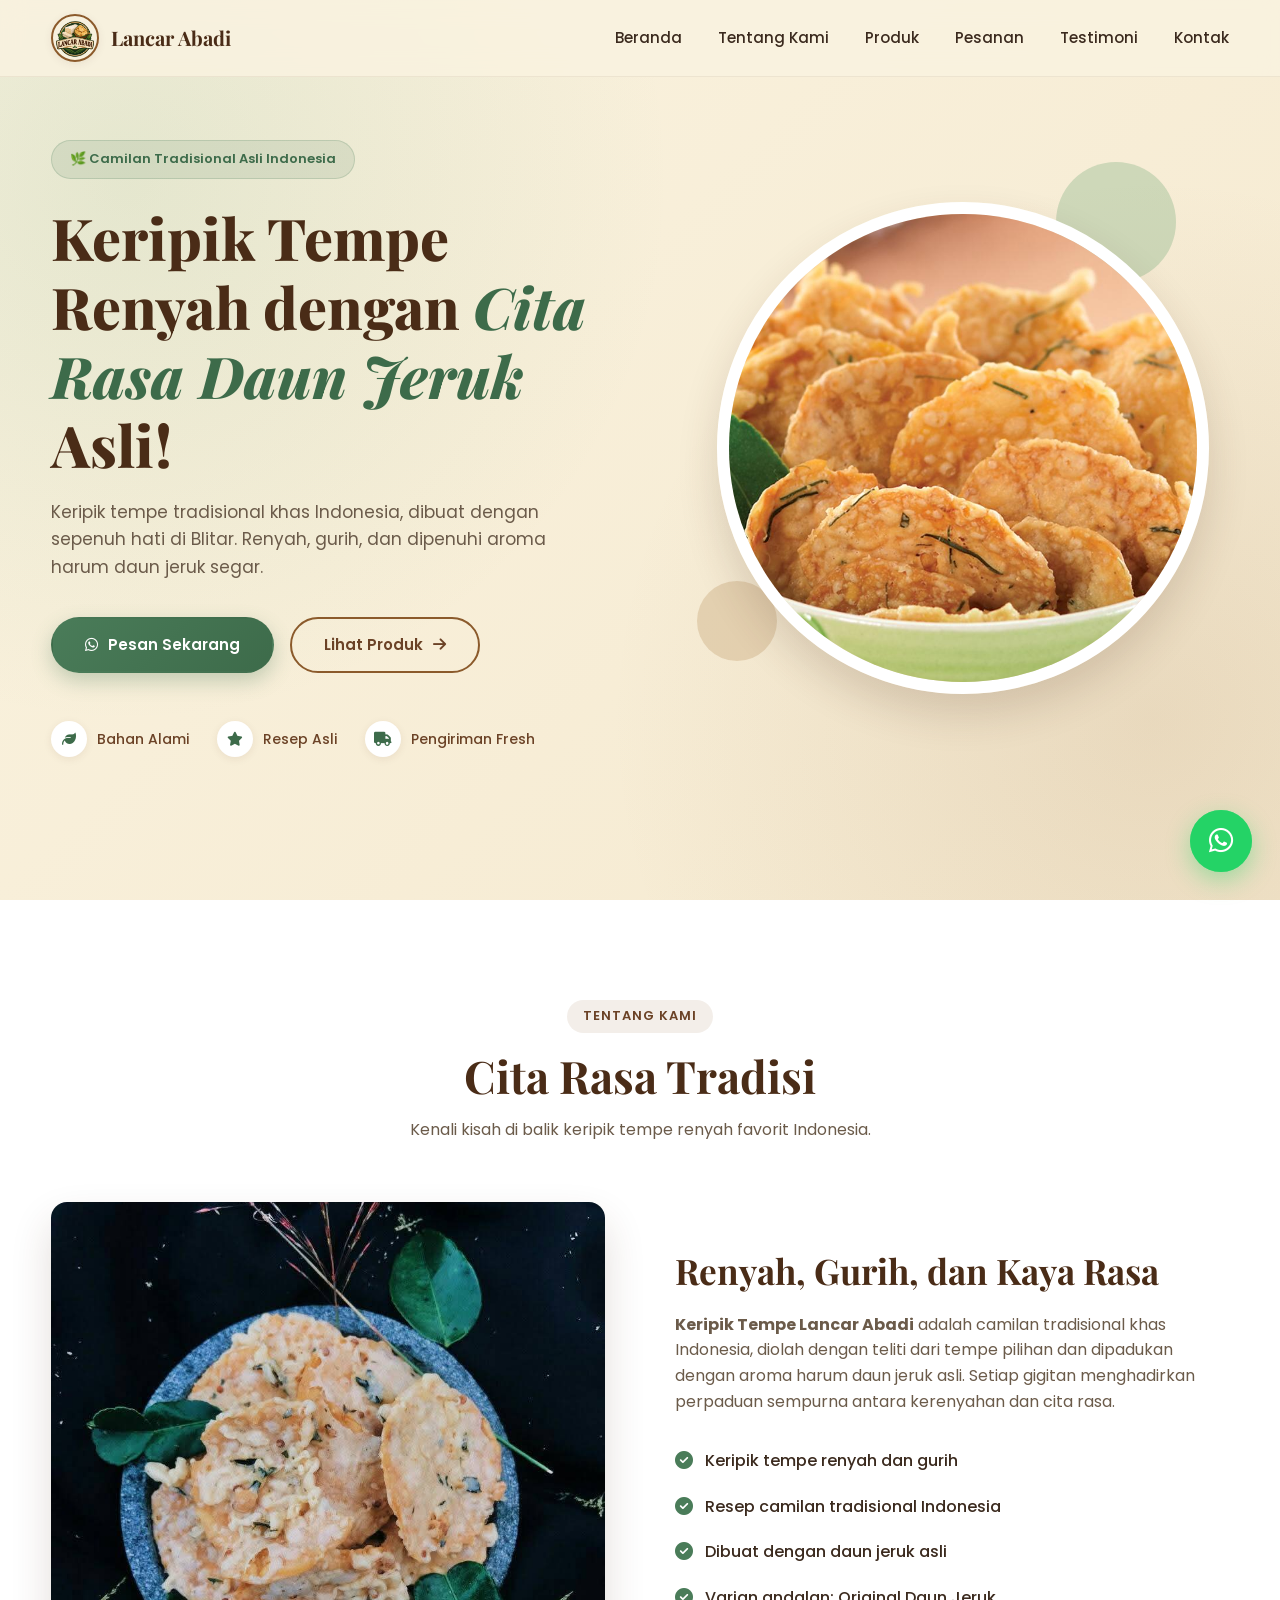
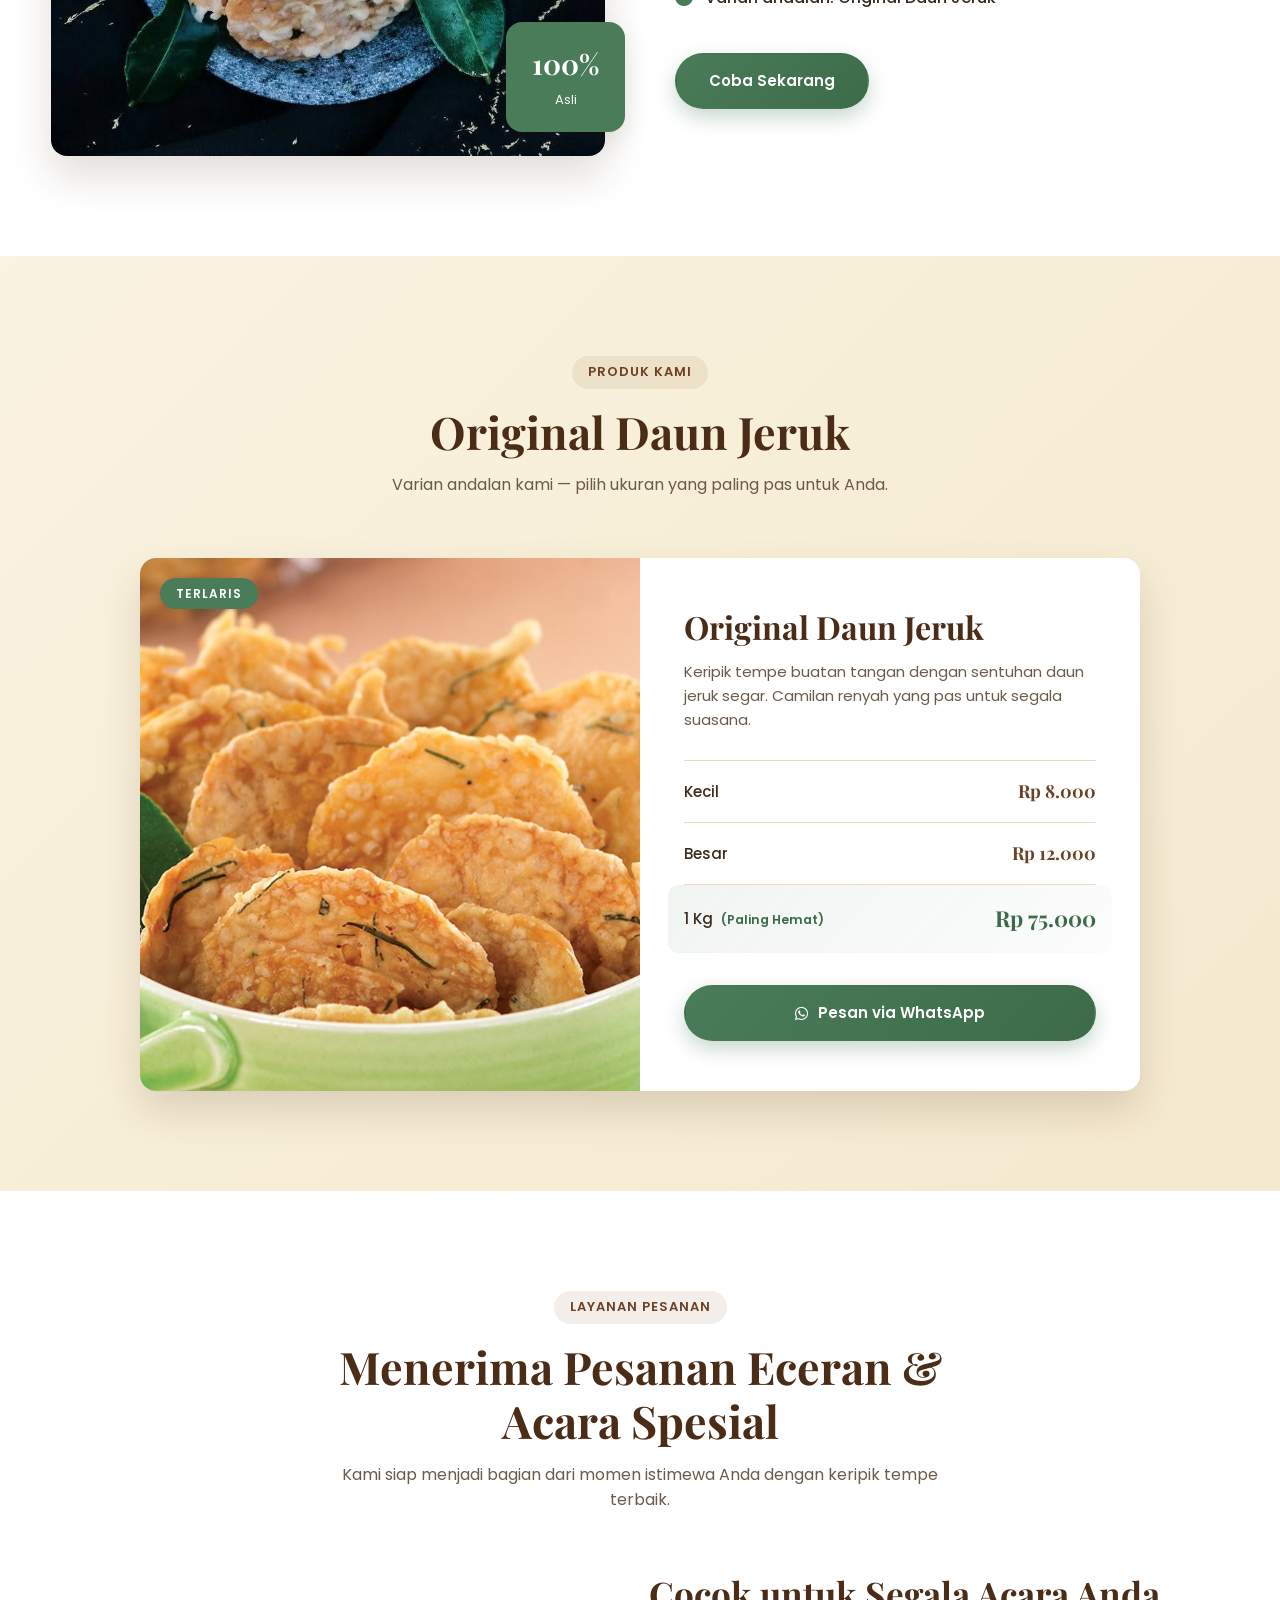
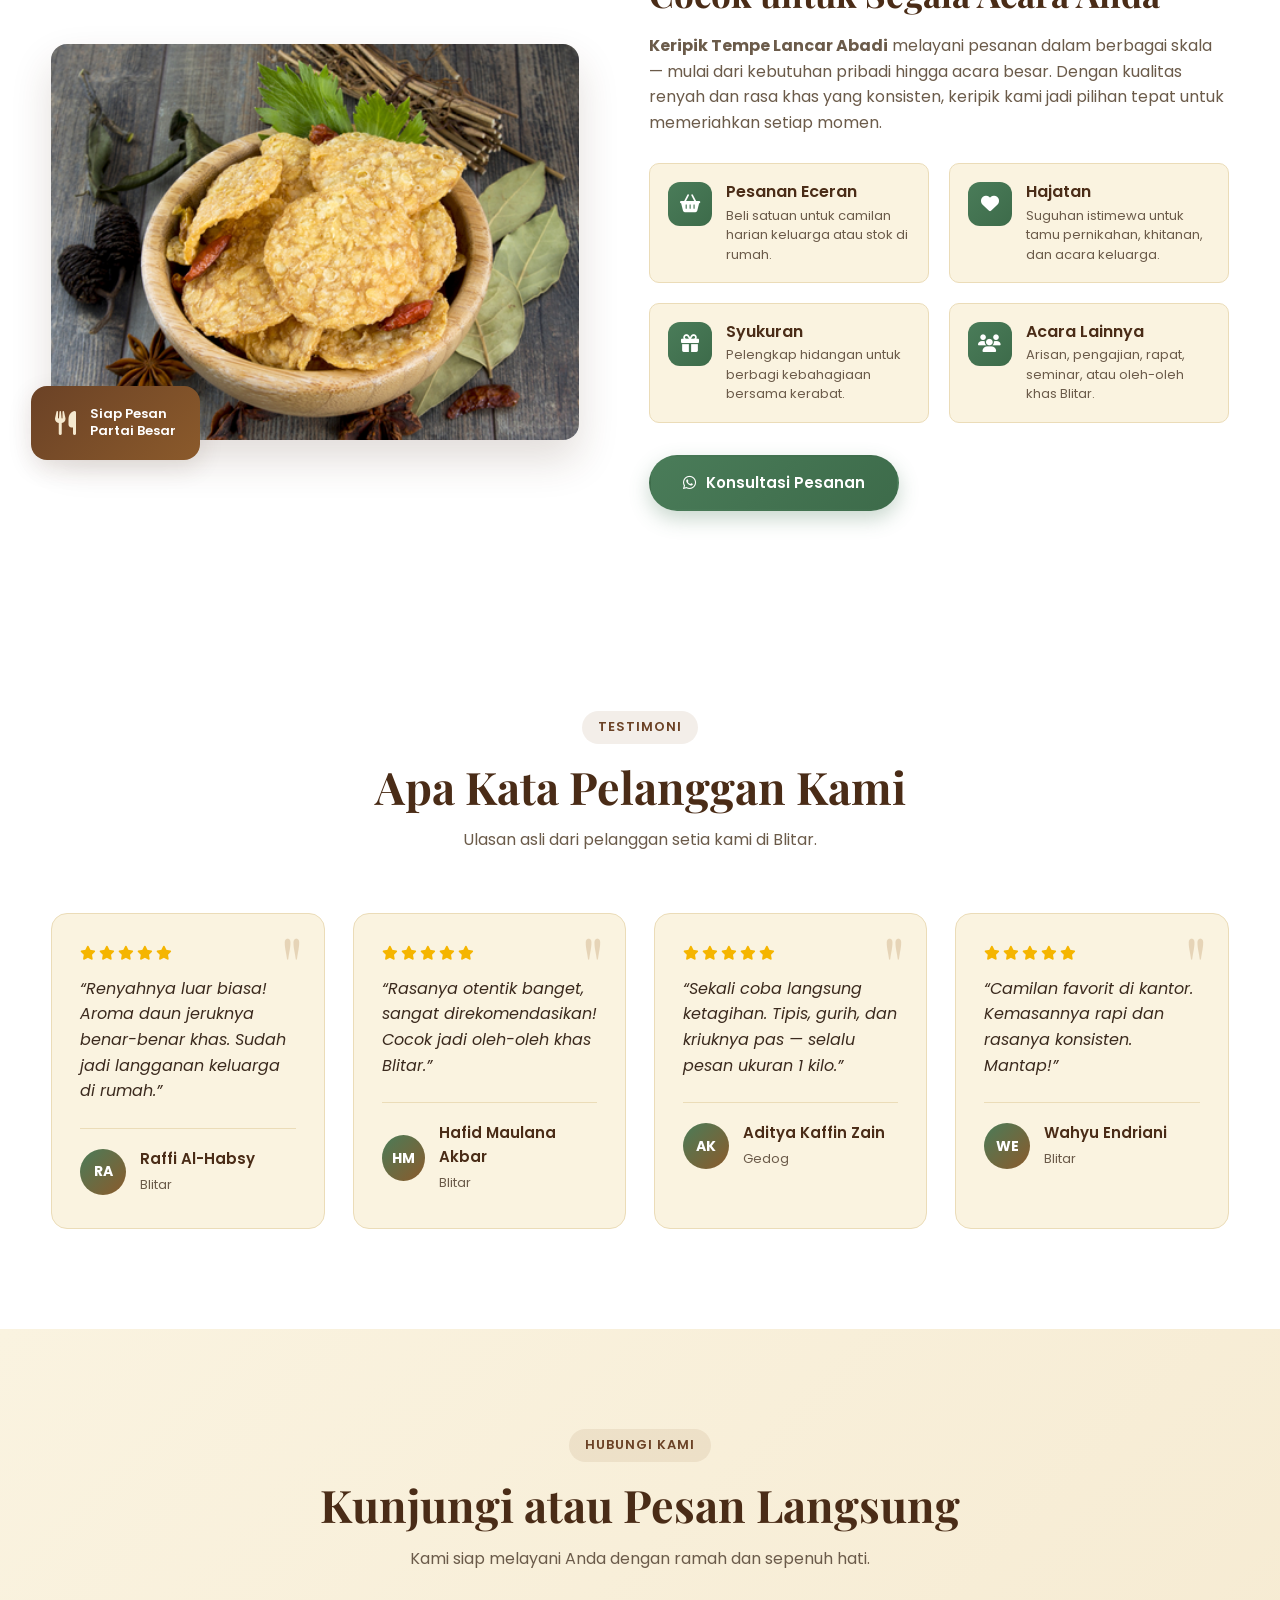
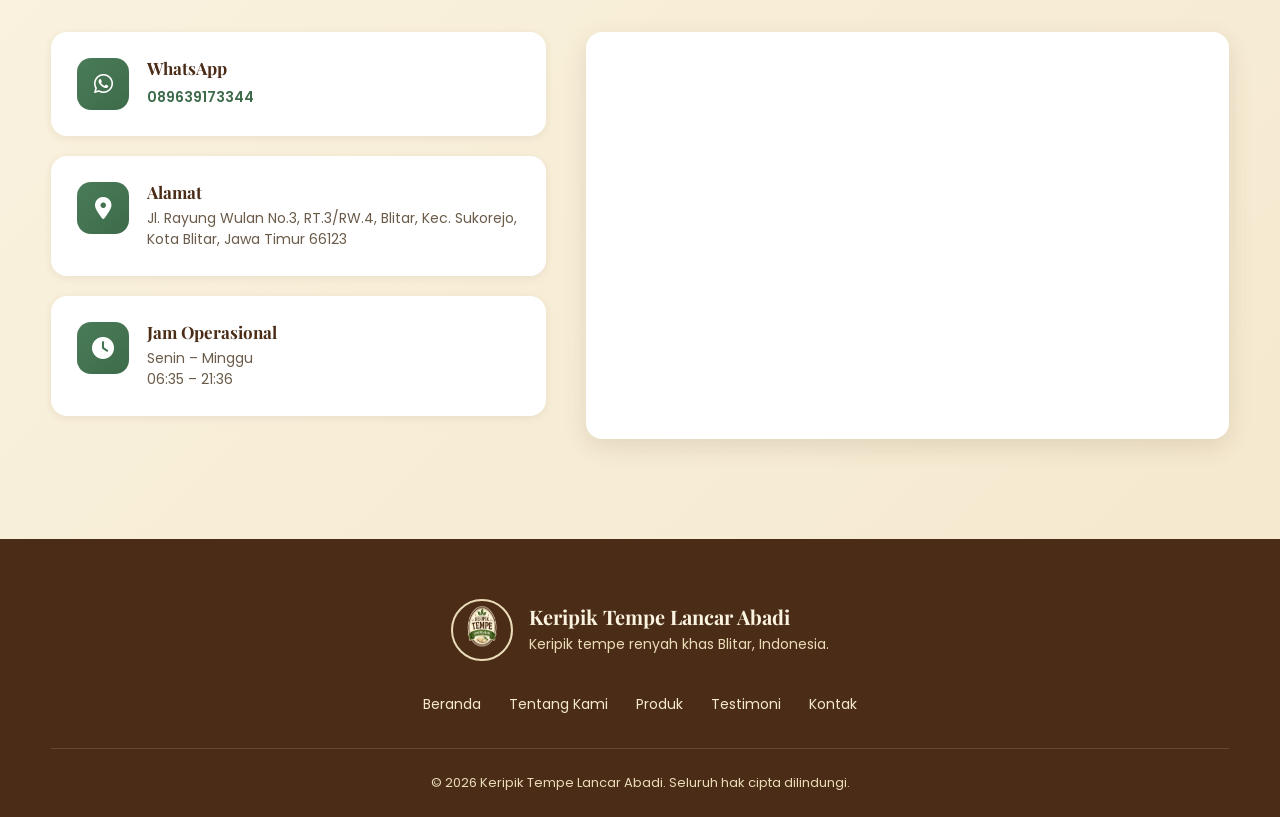
==== commit bf548e12: "Update index.html" ====
--- a/index.html
+++ b/index.html
@@ -17,7 +17,7 @@
   <header class="navbar" id="navbar">
     <div class="container nav-container">
       <a href="#home" class="nav-logo">
-        <img src="assets/logo.png" alt="Keripik Tempe Lancar Abadi" />
+        <img src="assets/logo2.png" alt="Keripik Tempe Lancar Abadi" />
         <span>Lancar Abadi</span>
       </a>
       <nav class="nav-menu" id="navMenu">
@@ -349,4 +349,4 @@
 
   <script src="script.js"></script>
 </body>
-</html>+</html>
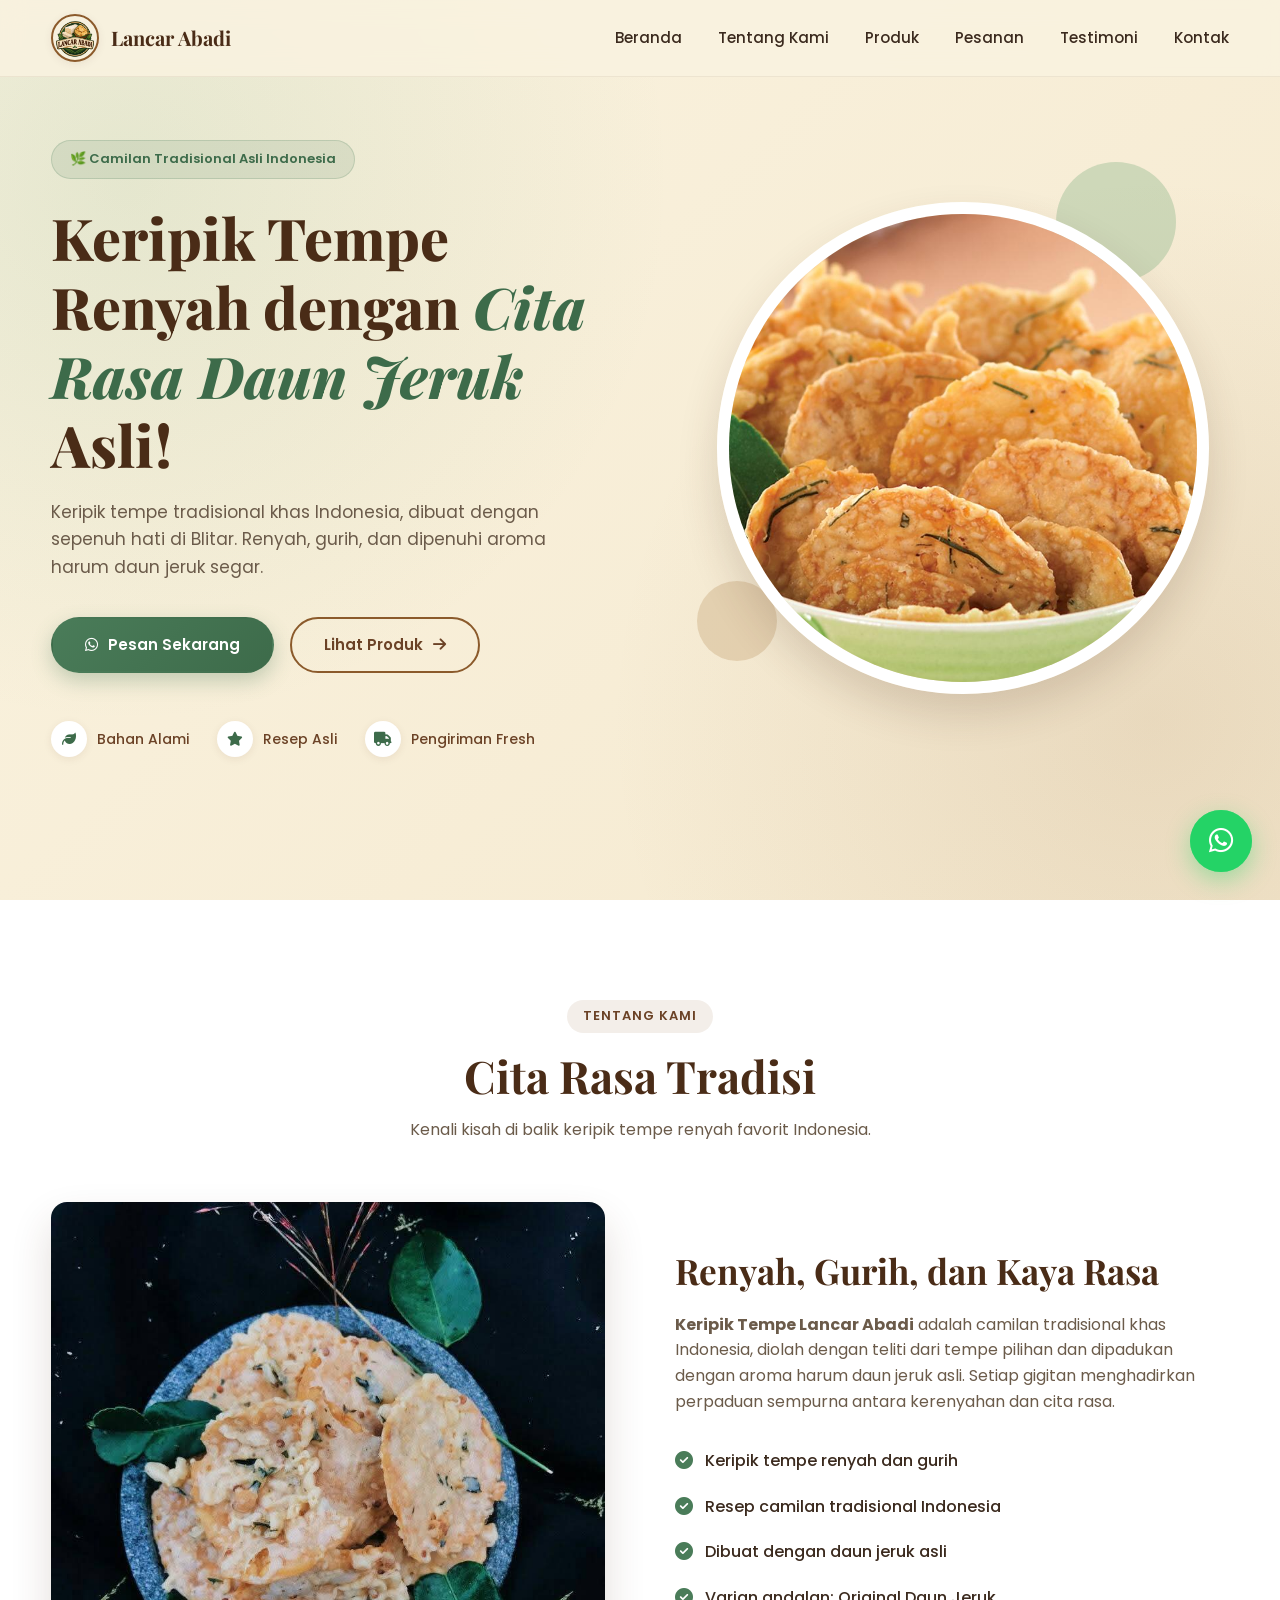
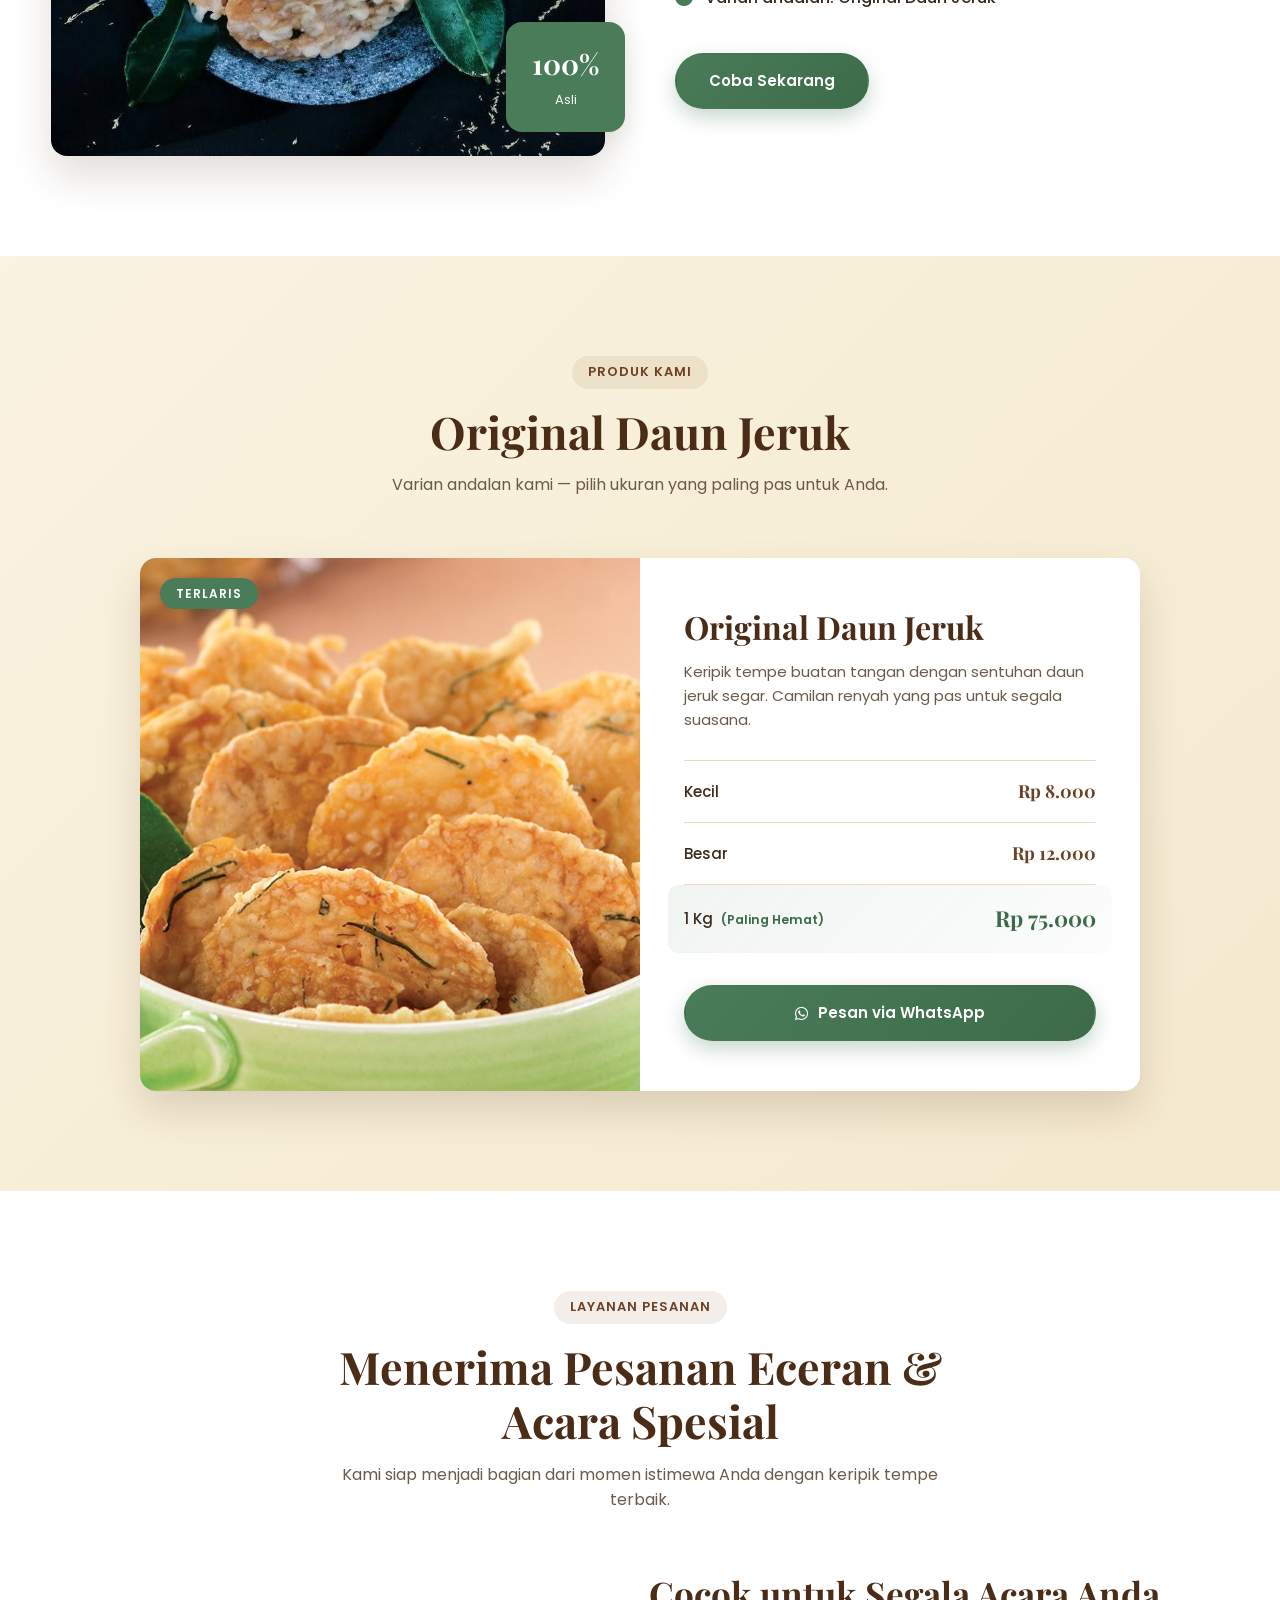
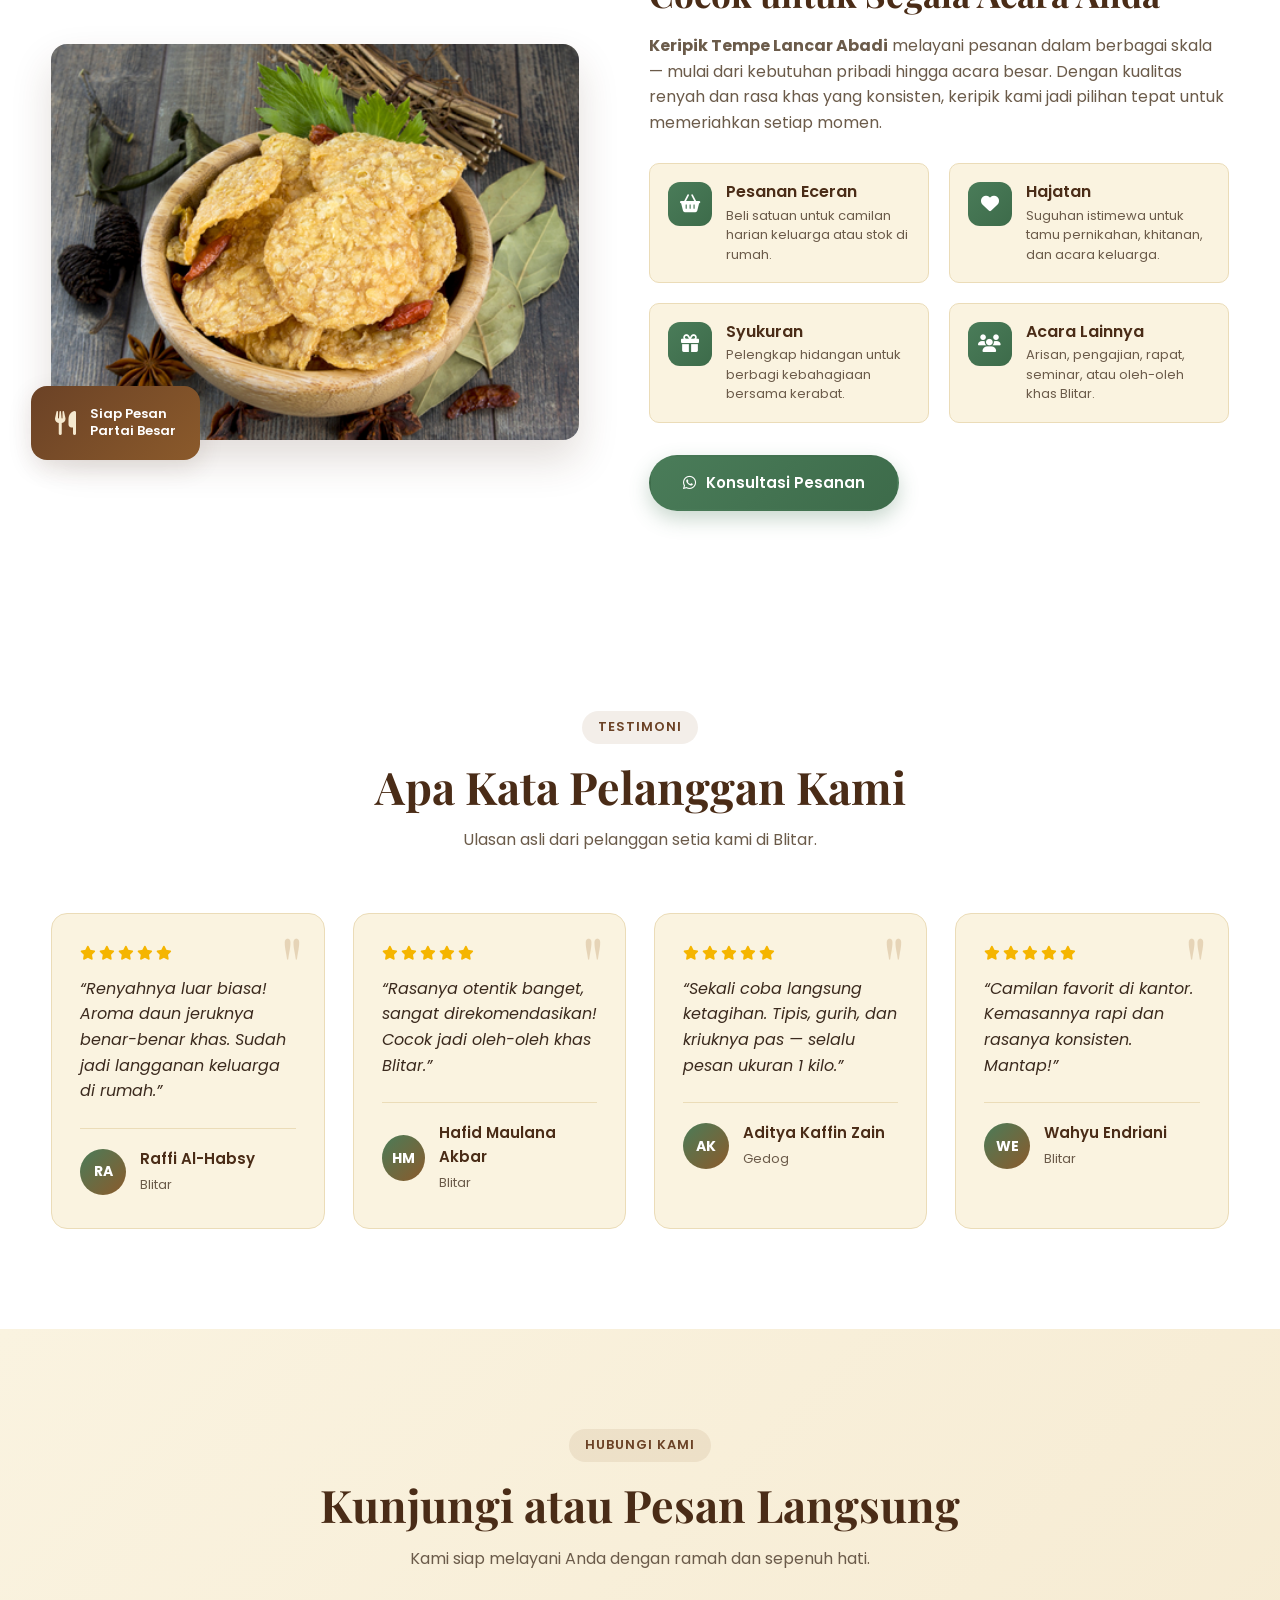
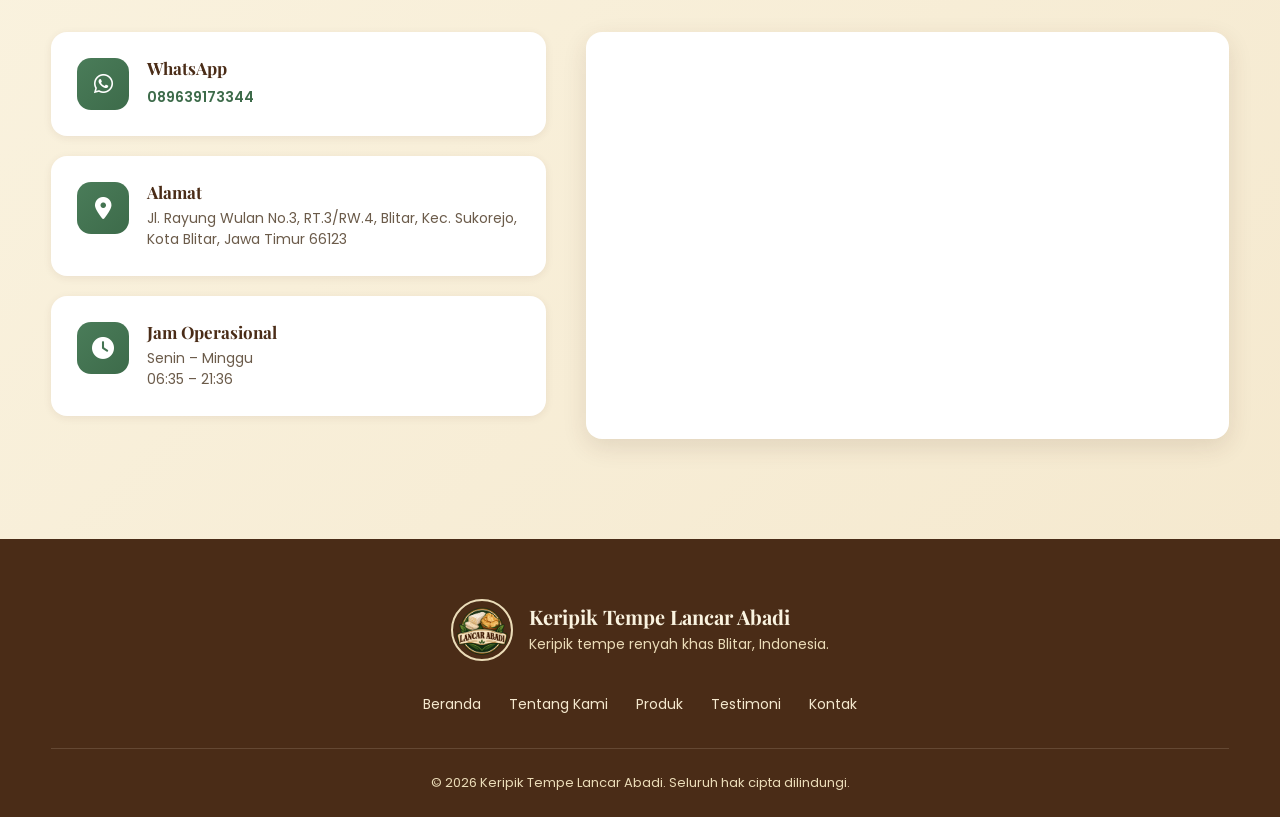
==== commit 4b0ccaae: "Update index.html" ====
--- a/index.html
+++ b/index.html
@@ -322,7 +322,7 @@
   <footer class="footer">
     <div class="container footer-container">
       <div class="footer-brand">
-        <img src="assets/logo.png" alt="Lancar Abadi" />
+        <img src="assets/logo2.png" alt="Lancar Abadi" />
         <div>
           <h4>Keripik Tempe Lancar Abadi</h4>
           <p>Keripik tempe renyah khas Blitar, Indonesia.</p>
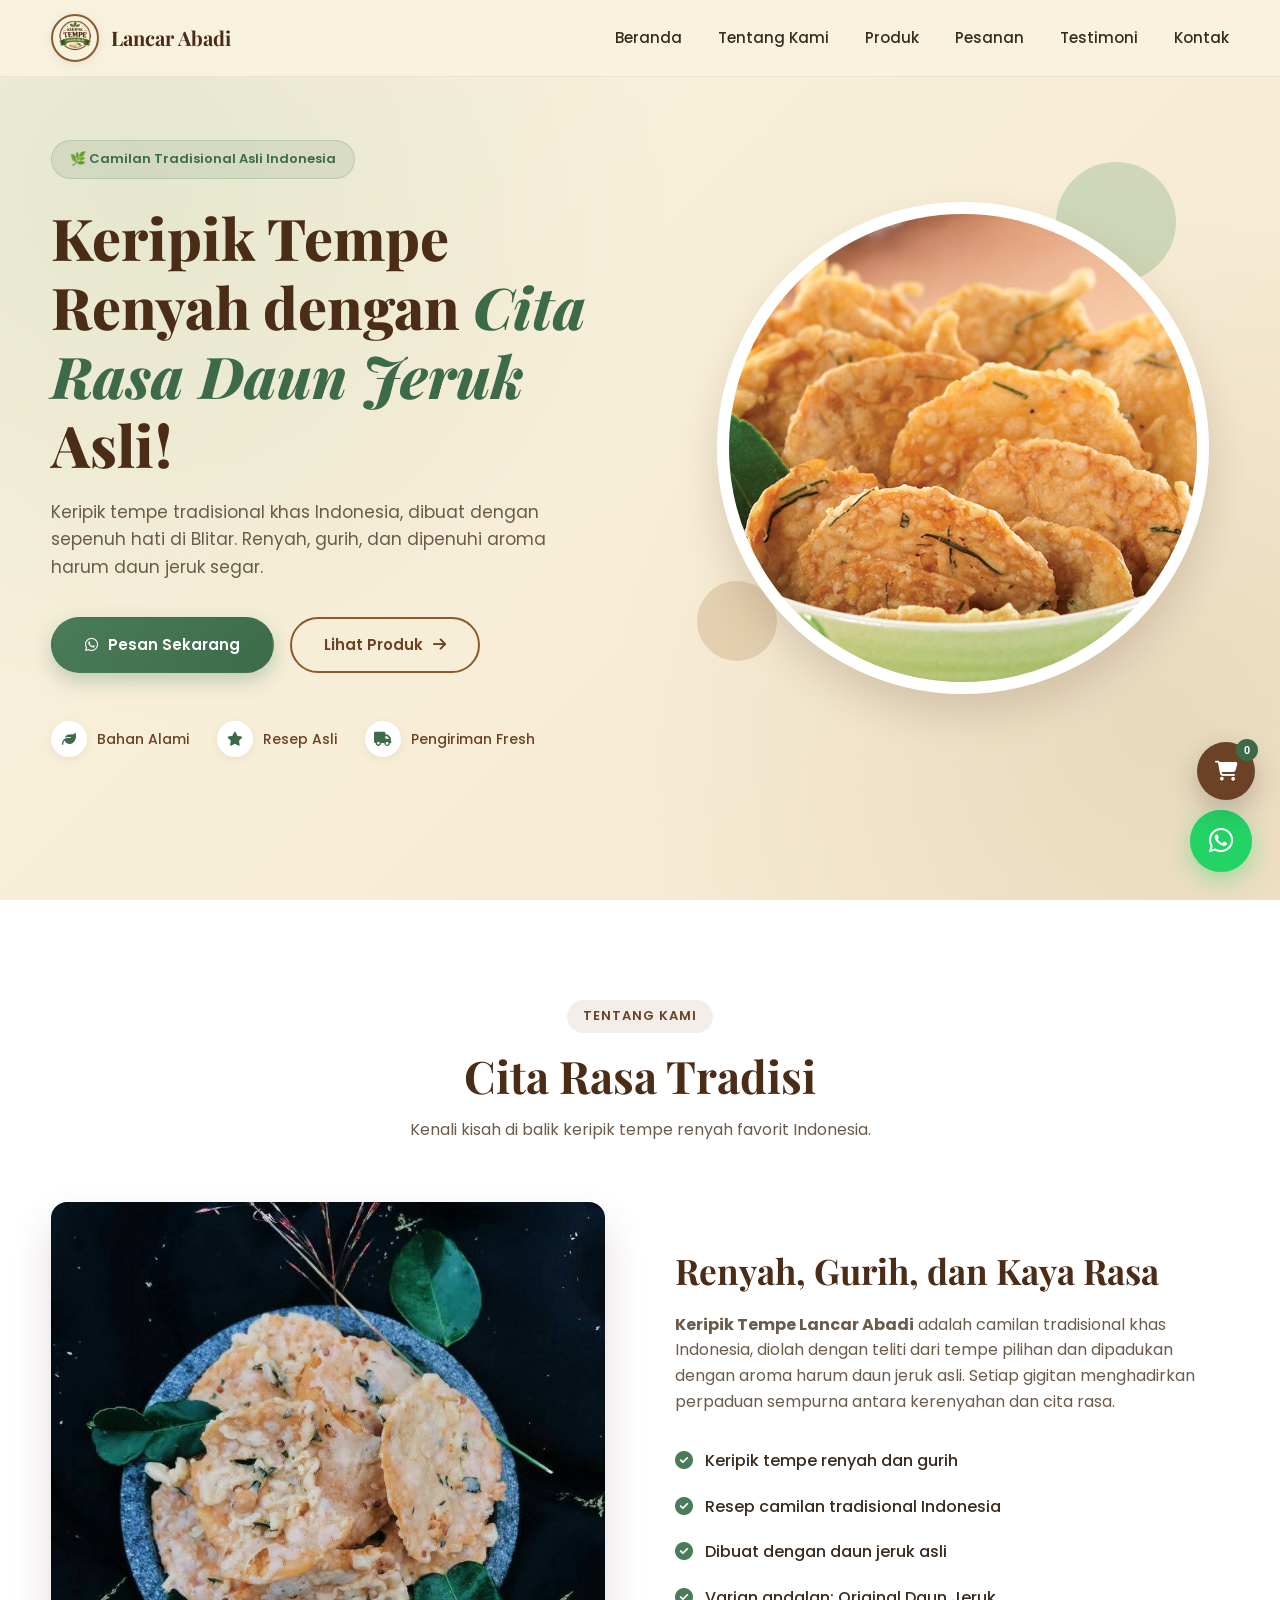
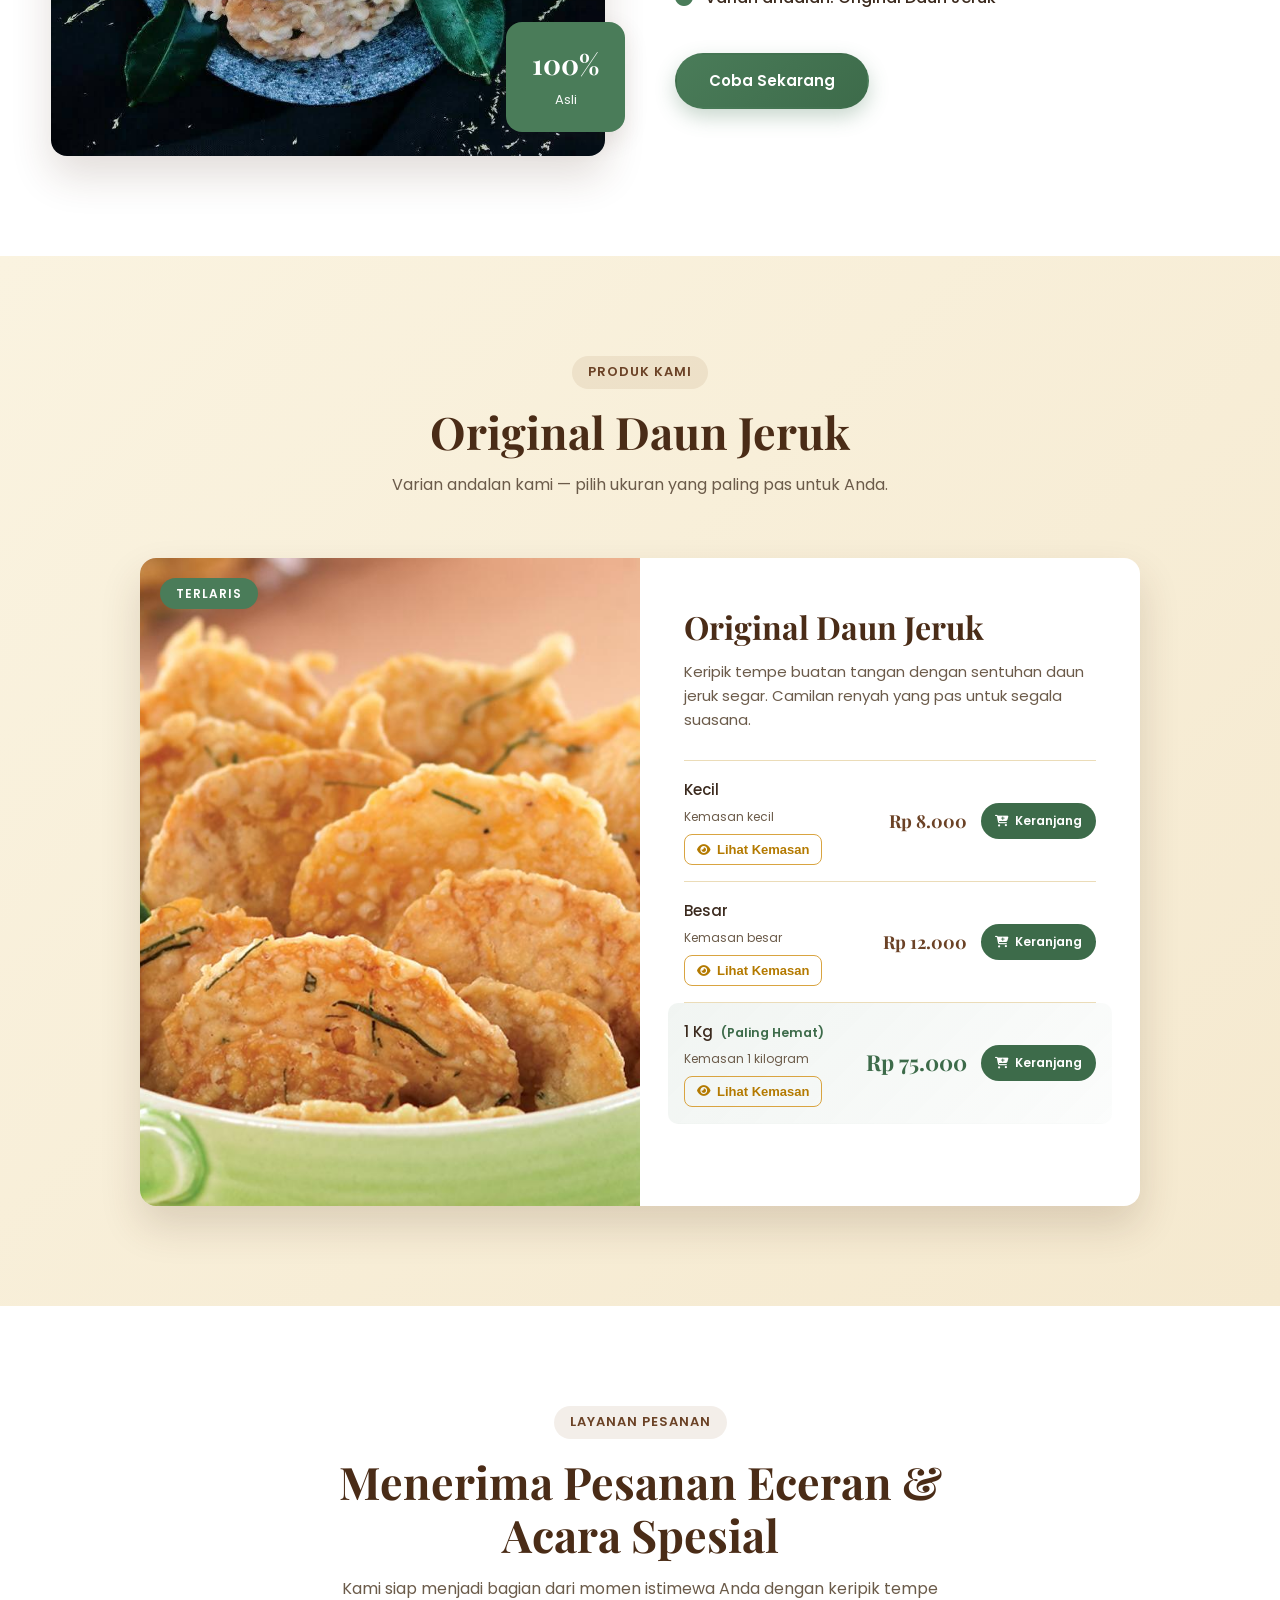
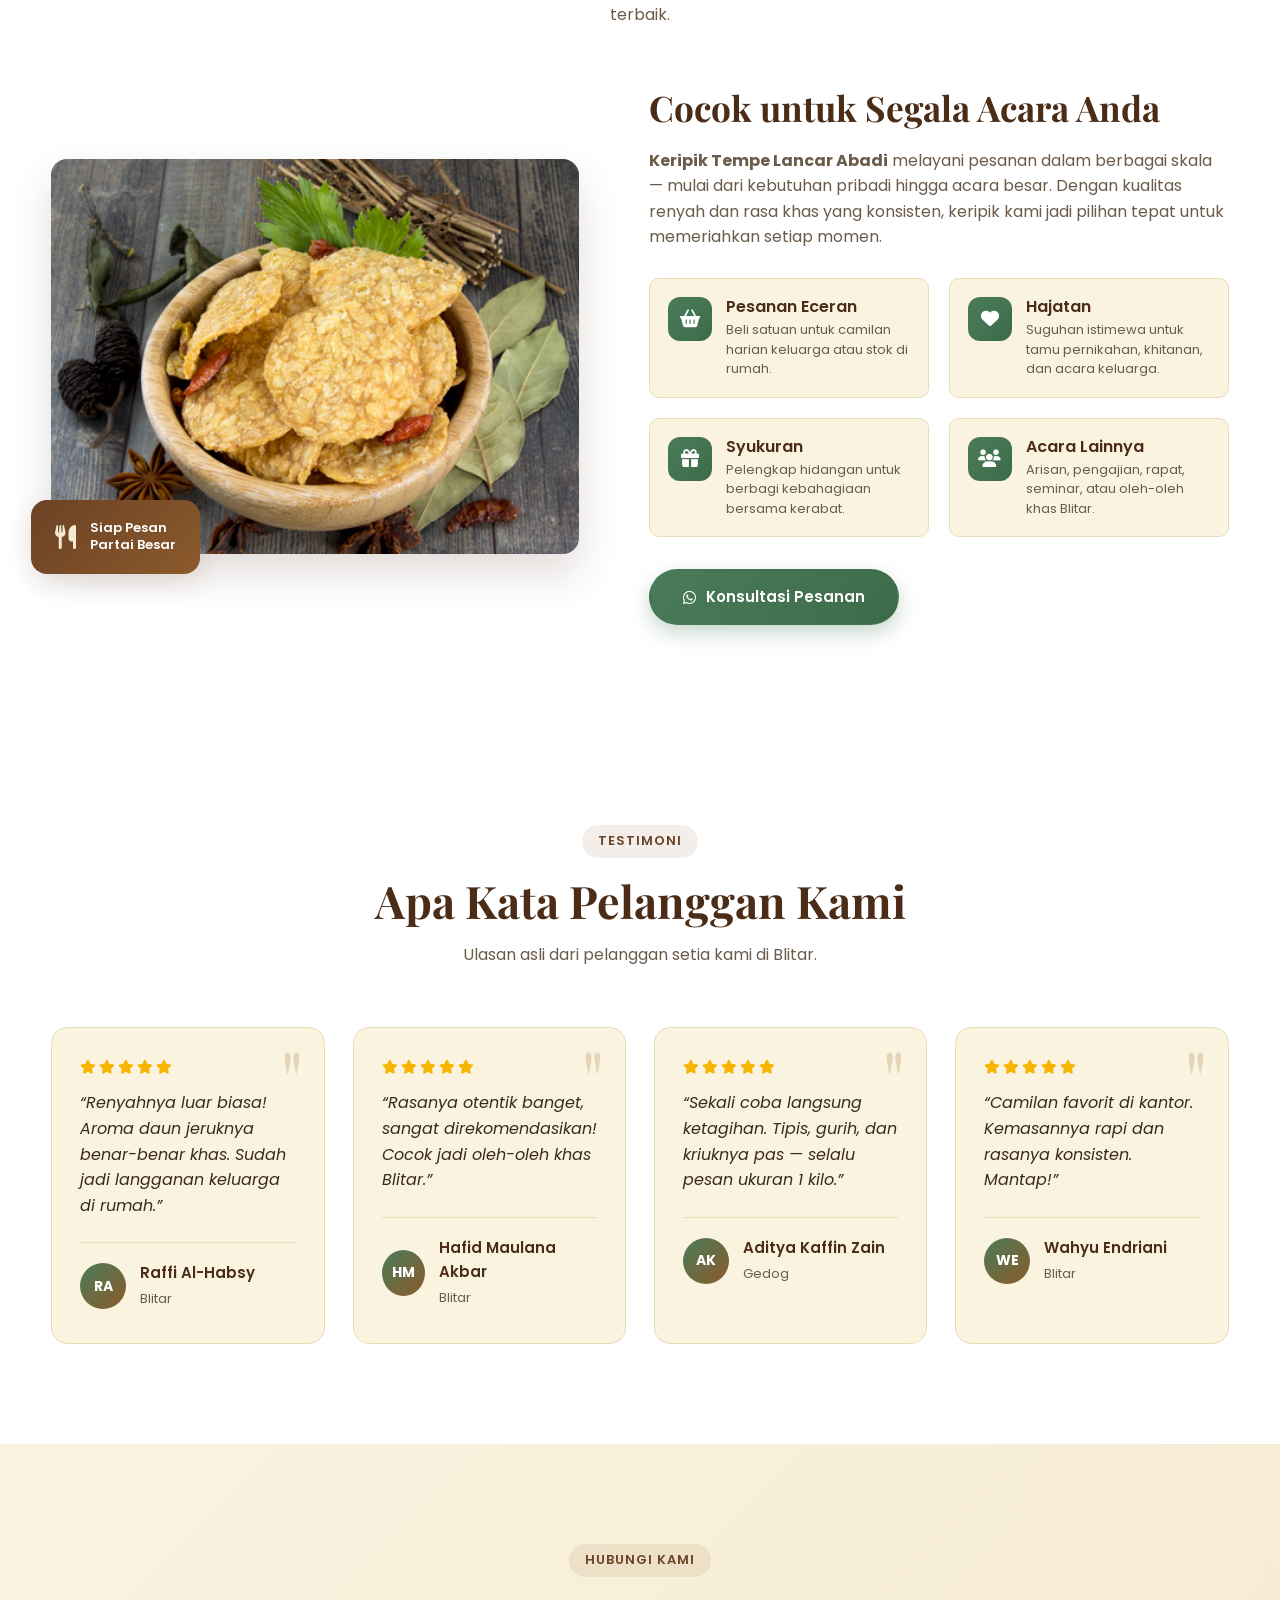
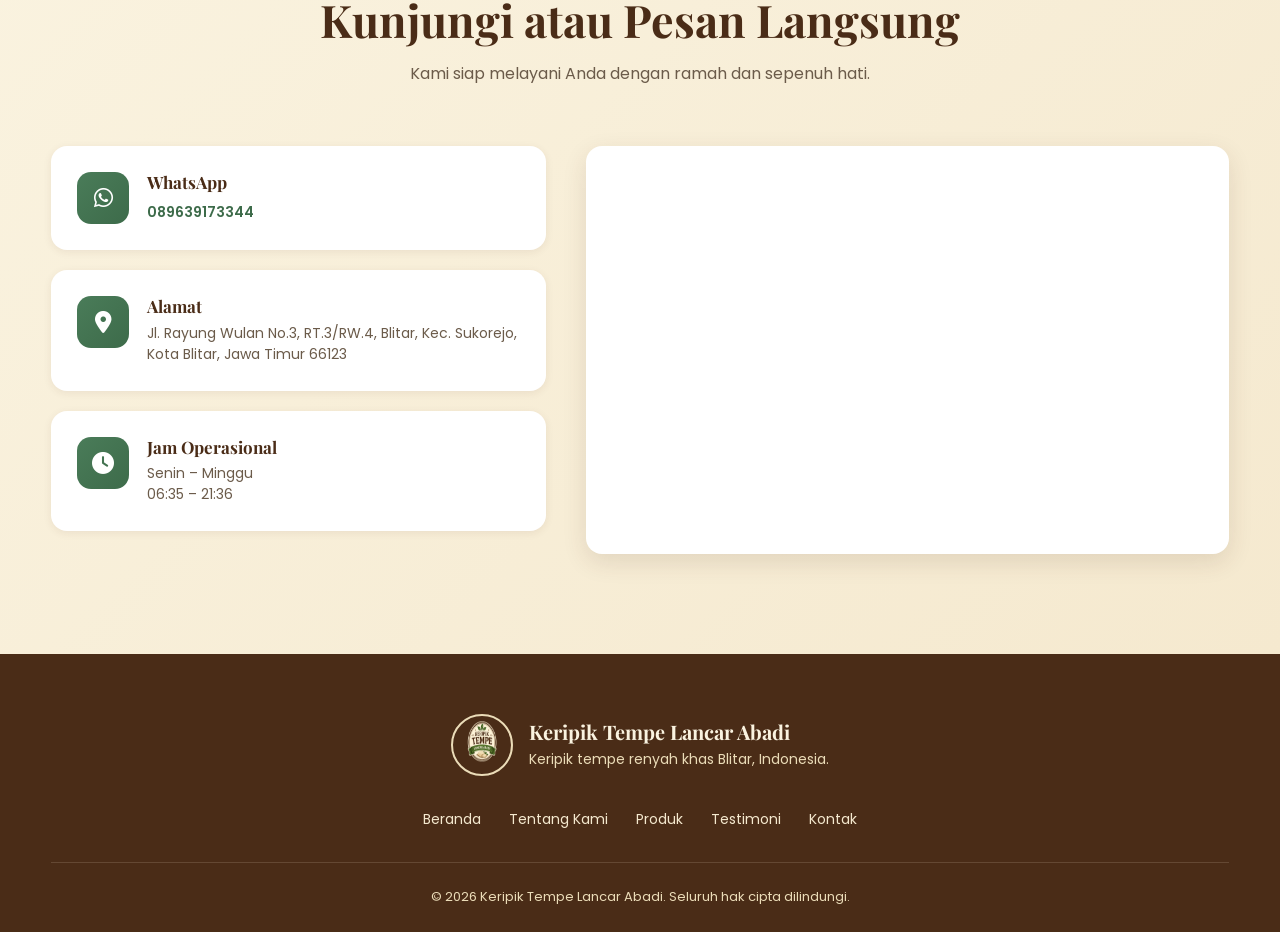
==== commit c3be48ed: "Add files via upload" ====
--- a/index.html
+++ b/index.html
@@ -17,7 +17,7 @@
   <header class="navbar" id="navbar">
     <div class="container nav-container">
       <a href="#home" class="nav-logo">
-        <img src="assets/logo2.png" alt="Keripik Tempe Lancar Abadi" />
+        <img src="assets/logo.png" alt="Keripik Tempe Lancar Abadi" />
         <span>Lancar Abadi</span>
       </a>
       <nav class="nav-menu" id="navMenu">
@@ -130,26 +130,177 @@
             Keripik tempe buatan tangan dengan sentuhan daun jeruk segar. Camilan renyah yang pas untuk segala suasana.
           </p>
           <div class="price-list">
-            <div class="price-item">
-              <span class="price-size">Kecil</span>
-              <span class="price-amount">Rp 8.000</span>
-            </div>
-            <div class="price-item">
-              <span class="price-size">Besar</span>
-              <span class="price-amount">Rp 12.000</span>
-            </div>
-            <div class="price-item featured">
-              <span class="price-size">1 Kg <small>(Paling Hemat)</small></span>
-              <span class="price-amount">Rp 75.000</span>
-            </div>
-          </div>
-          <a href="https://wa.me/6289639173344?text=Halo%20saya%20mau%20pesan%20Keripik%20Tempe%20Lancar%20Abadi!" target="_blank" rel="noopener" class="btn btn-primary btn-block">
-            <i class="fab fa-whatsapp"></i> Pesan via WhatsApp
-          </a>
-        </div>
-      </div>
-    </div>
+
+  <div class="price-item">
+    <div>
+  <span class="price-size">Kecil</span>
+  <span class="price-stock">Kemasan kecil</span>
+
+  <button
+    type="button"
+    class="kemasan-btn"
+    data-kemasan="kecil"
+  >
+    <i class="fas fa-eye"></i>
+    Lihat Kemasan
+  </button>
+</div>
+
+    <div class="price-action">
+      <span class="price-amount">Rp 8.000</span>
+
+      <button
+        type="button"
+        class="add-cart-btn"
+        data-name="Keripik Tempe Kecil"
+        data-price="8000"
+      >
+        <i class="fas fa-cart-plus"></i>
+        Keranjang
+      </button>
+    </div>
+  </div>
+
+
+  <div class="price-item">
+    <div>
+  <span class="price-size">Besar</span>
+  <span class="price-stock">Kemasan besar</span>
+
+  <button
+    type="button"
+    class="kemasan-btn"
+    data-kemasan="besar"
+  >
+    <i class="fas fa-eye"></i>
+    Lihat Kemasan
+  </button>
+</div>
+    <div class="price-action">
+      <span class="price-amount">Rp 12.000</span>
+
+      <button
+        type="button"
+        class="add-cart-btn"
+        data-name="Keripik Tempe Besar"
+        data-price="12000"
+      >
+        <i class="fas fa-cart-plus"></i>
+        Keranjang
+      </button>
+    </div>
+  </div>
+
+
+  <div class="price-item featured">
+    <div>
+  <span class="price-size">
+    1 Kg <small>(Paling Hemat)</small>
+  </span>
+
+  <span class="price-stock">Kemasan 1 kilogram</span>
+
+  <button
+    type="button"
+    class="kemasan-btn"
+    data-kemasan="1kg"
+  >
+    <i class="fas fa-eye"></i>
+    Lihat Kemasan
+  </button>
+</div>
+
+    <div class="price-action">
+      <span class="price-amount">Rp 75.000</span>
+
+      <button
+        type="button"
+        class="add-cart-btn"
+        data-name="Keripik Tempe 1 Kg"
+        data-price="75000"
+      >
+        <i class="fas fa-cart-plus"></i>
+        Keranjang
+      </button>
+    </div>
+  </div>
+
+</div>
   </section>
+
+  <!-- Popup Contoh Kemasan -->
+<div class="kemasan-modal" id="kemasanModal" aria-hidden="true">
+
+  <div class="kemasan-modal-backdrop" data-close-kemasan></div>
+
+  <div
+    class="kemasan-modal-content"
+    role="dialog"
+    aria-modal="true"
+    aria-labelledby="kemasanModalTitle"
+  >
+
+    <button
+      type="button"
+      class="kemasan-modal-close"
+      id="kemasanModalClose"
+      aria-label="Tutup"
+    >
+      <i class="fas fa-times"></i>
+    </button>
+
+    <div class="kemasan-modal-image-wrap">
+
+      <img
+        id="kemasanModalImage"
+        src=""
+        alt="Contoh kemasan"
+      />
+
+      <div
+        class="kemasan-image-fallback"
+        id="kemasanImageFallback"
+        hidden
+      >
+        <i class="fas fa-image"></i>
+
+        <p>Foto kemasan belum ditambahkan.</p>
+
+        <small>
+          Tambahkan foto ke folder
+          <strong>assets/kemasan/</strong>.
+        </small>
+      </div>
+
+    </div>
+
+    <div class="kemasan-modal-info">
+
+      <span class="section-tag">
+        Contoh Kemasan
+      </span>
+
+      <h3 id="kemasanModalTitle">
+        Kemasan
+      </h3>
+
+      <p id="kemasanModalPrice"></p>
+
+      <a
+        id="kemasanModalOrder"
+        href="https://wa.me/6289639173344"
+        target="_blank"
+        rel="noopener"
+        class="btn btn-primary"
+      >
+        <i class="fab fa-whatsapp"></i>
+        Pesan Ukuran Ini
+      </a>
+
+    </div>
+
+  </div>
+</div>
 
   <!-- Order / Pesanan Section -->
   <section class="order section" id="order">
@@ -322,7 +473,7 @@
   <footer class="footer">
     <div class="container footer-container">
       <div class="footer-brand">
-        <img src="assets/logo2.png" alt="Lancar Abadi" />
+        <img src="assets/logo.png" alt="Lancar Abadi" />
         <div>
           <h4>Keripik Tempe Lancar Abadi</h4>
           <p>Keripik tempe renyah khas Blitar, Indonesia.</p>
@@ -347,6 +498,285 @@
     <span class="float-wa-pulse"></span>
   </a>
 
+  <!-- ==============================
+     FLOATING CART BUTTON
+================================ -->
+
+<button
+  type="button"
+  class="cart-floating"
+  id="cartFloating"
+  aria-label="Buka keranjang"
+>
+  <i class="fas fa-shopping-cart"></i>
+
+  <span id="cartCount">0</span>
+</button>
+
+
+<!-- ==============================
+     CART MODAL
+================================ -->
+
+<div class="cart-modal" id="cartModal">
+
+  <div
+    class="cart-backdrop"
+    data-close-cart
+  ></div>
+
+
+  <div class="cart-panel">
+
+    <div class="cart-header">
+
+      <div>
+        <span class="cart-subtitle">
+          Pesanan Anda
+        </span>
+
+        <h3>
+          Keranjang Belanja
+        </h3>
+      </div>
+
+      <button
+        type="button"
+        class="cart-close"
+        id="cartClose"
+        aria-label="Tutup keranjang"
+      >
+        <i class="fas fa-times"></i>
+      </button>
+
+    </div>
+
+
+    <div
+      class="cart-items"
+      id="cartItems"
+    ></div>
+
+
+    <div
+      class="cart-empty"
+      id="cartEmpty"
+    >
+
+      <i class="fas fa-shopping-basket"></i>
+
+      <h4>
+        Keranjang masih kosong
+      </h4>
+
+      <p>
+        Pilih ukuran keripik tempe terlebih dahulu.
+      </p>
+
+    </div>
+
+
+    <div
+      class="cart-summary"
+      id="cartSummary"
+    >
+
+      <div class="summary-row">
+
+        <span>
+          Total Item
+        </span>
+
+        <strong id="cartTotalItem">
+          0
+        </strong>
+
+      </div>
+
+
+      <div class="summary-row total">
+
+        <span>
+          Total Pesanan
+        </span>
+
+        <strong id="cartTotalPrice">
+          Rp 0
+        </strong>
+
+      </div>
+
+
+      <button
+        type="button"
+        class="btn btn-primary btn-block"
+        id="checkoutBtn"
+      >
+        Lanjut Order
+        <i class="fas fa-arrow-right"></i>
+      </button>
+
+    </div>
+
+  </div>
+
+</div>
+
+
+<!-- ==============================
+     CHECKOUT / DATA CUSTOMER
+================================ -->
+
+<div
+  class="checkout-modal"
+  id="checkoutModal"
+>
+
+  <div
+    class="checkout-backdrop"
+    data-close-checkout
+  ></div>
+
+
+  <div class="checkout-panel">
+
+    <div class="checkout-header">
+
+      <div>
+
+        <span class="cart-subtitle">
+          Langkah Terakhir
+        </span>
+
+        <h3>
+          Data Customer
+        </h3>
+
+      </div>
+
+
+      <button
+        type="button"
+        class="cart-close"
+        id="checkoutClose"
+        aria-label="Tutup"
+      >
+
+        <i class="fas fa-times"></i>
+
+      </button>
+
+    </div>
+
+
+    <form id="checkoutForm">
+
+      <div class="form-group">
+
+        <label for="customerName">
+          Nama Lengkap
+        </label>
+
+        <input
+          type="text"
+          id="customerName"
+          placeholder="Contoh: Ahmad"
+          required
+        >
+
+      </div>
+
+
+      <div class="form-group">
+
+        <label for="customerPhone">
+          Nomor WhatsApp
+        </label>
+
+        <input
+          type="tel"
+          id="customerPhone"
+          placeholder="Contoh: 081234567890"
+          required
+        >
+
+      </div>
+
+
+      <div class="form-group">
+
+        <label for="customerAddress">
+          Alamat Lengkap
+        </label>
+
+        <textarea
+          id="customerAddress"
+          rows="4"
+          placeholder="Masukkan alamat pengiriman..."
+          required
+        ></textarea>
+
+      </div>
+
+
+      <div class="form-group">
+
+        <label for="customerNote">
+          Catatan
+          <span>(Opsional)</span>
+        </label>
+
+        <textarea
+          id="customerNote"
+          rows="3"
+          placeholder="Contoh: Kirim sore hari"
+        ></textarea>
+
+      </div>
+
+
+      <div class="checkout-order-box">
+
+        <h4>
+          Ringkasan Pesanan
+        </h4>
+
+        <div id="checkoutItems"></div>
+
+
+        <div class="checkout-total">
+
+          <span>
+            Total
+          </span>
+
+          <strong id="checkoutTotal">
+            Rp 0
+          </strong>
+
+        </div>
+
+      </div>
+
+
+      <button
+        type="submit"
+        class="btn btn-primary btn-block checkout-whatsapp"
+      >
+
+        <i class="fab fa-whatsapp"></i>
+
+        Kirim Pesanan ke WhatsApp
+
+      </button>
+
+    </form>
+
+  </div>
+
+</div>
+
   <script src="script.js"></script>
+
 </body>
-</html>
+</html>
--- a/style.css
+++ b/style.css
@@ -1061,4 +1061,1067 @@
   .testimonial-card {
     padding: 26px 22px;
   }
+}
+
+/* ==================== PILIHAN KEMASAN ==================== */
+
+.price-item-button {
+  width: 100%;
+  font: inherit;
+  color: inherit;
+  text-align: left;
+  border: 0;
+  border-bottom: 1px solid rgba(107, 66, 38, 0.12);
+  background: transparent;
+  cursor: pointer;
+  appearance: none;
+  -webkit-appearance: none;
+}
+
+.price-item-button:last-child {
+  border-bottom: 0;
+}
+
+.price-item-button:hover {
+  background: rgba(74, 124, 89, 0.06);
+  transform: translateX(5px);
+}
+
+.price-item-button:focus-visible {
+  outline: 3px solid rgba(74, 124, 89, 0.35);
+  outline-offset: -3px;
+}
+
+.price-preview-icon {
+  margin-left: 7px;
+  font-size: 12px;
+  color: var(--green-500);
+  opacity: 0.75;
+}
+
+.price-item-button:hover .price-preview-icon {
+  opacity: 1;
+}
+
+
+/* ==================== POPUP KEMASAN ==================== */
+
+.kemasan-modal {
+  position: fixed;
+  inset: 0;
+  z-index: 3000;
+
+  display: flex;
+  align-items: center;
+  justify-content: center;
+
+  padding: 24px;
+
+  visibility: hidden;
+  opacity: 0;
+  pointer-events: none;
+
+  transition:
+    opacity 0.25s ease,
+    visibility 0.25s ease;
+}
+
+.kemasan-modal.active {
+  visibility: visible;
+  opacity: 1;
+  pointer-events: auto;
+}
+
+
+/* Background gelap */
+
+.kemasan-modal-backdrop {
+  position: absolute;
+  inset: 0;
+
+  background: rgba(28, 20, 14, 0.72);
+
+  backdrop-filter: blur(5px);
+  -webkit-backdrop-filter: blur(5px);
+}
+
+
+/* Kotak popup */
+
+.kemasan-modal-content {
+  position: relative;
+  z-index: 1;
+
+  width: min(92vw, 560px);
+  max-height: 92vh;
+
+  overflow: auto;
+
+  background: var(--cream-100);
+
+  border: 1px solid rgba(255, 255, 255, 0.5);
+
+  border-radius: 24px;
+
+  box-shadow:
+    0 30px 80px rgba(0, 0, 0, 0.35);
+
+  transform:
+    translateY(20px)
+    scale(0.96);
+
+  transition:
+    transform 0.28s ease;
+}
+
+.kemasan-modal.active .kemasan-modal-content {
+  transform:
+    translateY(0)
+    scale(1);
+}
+
+
+/* Tombol X */
+
+.kemasan-modal-close {
+  position: absolute;
+
+  top: 14px;
+  right: 14px;
+
+  z-index: 2;
+
+  width: 42px;
+  height: 42px;
+
+  display: grid;
+  place-items: center;
+
+  border: 0;
+  border-radius: 50%;
+
+  background: rgba(255, 255, 255, 0.94);
+
+  color: var(--brown-900);
+
+  font-size: 18px;
+
+  cursor: pointer;
+
+  box-shadow: var(--shadow-sm);
+
+  transition: var(--transition);
+}
+
+.kemasan-modal-close:hover {
+  transform: rotate(90deg);
+
+  background: var(--brown-900);
+
+  color: var(--white);
+}
+
+
+/* Area gambar */
+
+.kemasan-modal-image-wrap {
+  position: relative;
+
+  min-height: 280px;
+
+  display: grid;
+  place-items: center;
+
+  padding: 24px;
+
+  background: var(--white);
+
+  border-radius: 24px 24px 0 0;
+}
+
+.kemasan-modal-image-wrap img {
+  width: 100%;
+
+  max-height: 52vh;
+
+  object-fit: contain;
+
+  border-radius: 14px;
+}
+
+
+/* Jika foto belum ada */
+
+.kemasan-image-fallback {
+  text-align: center;
+
+  color: var(--text-light);
+
+  padding: 40px 20px;
+}
+
+.kemasan-image-fallback i {
+  font-size: 48px;
+
+  color: var(--green-500);
+
+  margin-bottom: 14px;
+}
+
+.kemasan-image-fallback p {
+  margin-bottom: 5px;
+
+  font-weight: 600;
+
+  color: var(--brown-900);
+}
+
+
+/* Informasi popup */
+
+.kemasan-modal-info {
+  padding: 26px 28px 30px;
+
+  text-align: center;
+}
+
+.kemasan-modal-info .section-tag {
+  margin-bottom: 8px;
+}
+
+.kemasan-modal-info h3 {
+  font-size: 28px;
+
+  margin-bottom: 7px;
+}
+
+.kemasan-modal-info p {
+  color: var(--text-light);
+
+  margin-bottom: 20px;
+}
+
+
+/* ==================== RESPONSIVE ==================== */
+
+@media (max-width: 480px) {
+
+  .kemasan-modal {
+    padding: 14px;
+  }
+
+  .kemasan-modal-content {
+    border-radius: 18px;
+  }
+
+  .kemasan-modal-image-wrap {
+    min-height: 220px;
+
+    padding: 18px;
+
+    border-radius: 18px 18px 0 0;
+  }
+
+  .kemasan-modal-info {
+    padding: 22px 18px 24px;
+  }
+
+  .kemasan-modal-info h3 {
+    font-size: 24px;
+  }
+
+}
+ /* ==========================================
+   SCROLLBAR AUTO HIDE
+   ========================================== */
+
+/* Chrome, Edge, Safari */
+html {
+  scrollbar-width: thin;
+  scrollbar-color: transparent transparent;
+}
+
+/* Track scrollbar dibuat transparan */
+html::-webkit-scrollbar {
+  width: 8px;
+}
+
+html::-webkit-scrollbar-track {
+  background: transparent;
+}
+
+/* Thumb awalnya transparan */
+html::-webkit-scrollbar-thumb {
+  background: transparent;
+  border-radius: 999px;
+  transition: background 0.3s ease;
+}
+
+/* Saat kursor diarahkan ke area scrollbar kanan */
+html:hover::-webkit-scrollbar-thumb {
+  background: rgba(74, 124, 89, 0.55);
+}
+
+/* Saat scrollbar sedang di-hover */
+html::-webkit-scrollbar-thumb:hover {
+  background: rgba(74, 124, 89, 0.9);
+}
+
+/* Firefox */
+html:hover {
+  scrollbar-color: rgba(74, 124, 89, 0.55) transparent;
+}
+/* ==========================================
+   AUTO HIDE SCROLLBAR
+   ========================================== */
+
+html {
+  scrollbar-width: none;
+}
+
+html::-webkit-scrollbar {
+  width: 8px;
+}
+
+html::-webkit-scrollbar-track {
+  background: transparent;
+}
+
+html::-webkit-scrollbar-thumb {
+  background: transparent;
+  border-radius: 999px;
+  transition: background 0.25s ease;
+}
+
+/* Class yang diberikan JS saat mouse berada
+   di area kanan */
+html.scrollbar-visible {
+  scrollbar-width: thin;
+  scrollbar-color: rgba(74, 124, 89, 0.65) transparent;
+}
+
+html.scrollbar-visible::-webkit-scrollbar-thumb {
+  background: rgba(74, 124, 89, 0.65);
+}
+
+html.scrollbar-visible::-webkit-scrollbar-thumb:hover {
+  background: rgba(74, 124, 89, 0.95);
+}
+/* ===================================================
+   SHOPPING CART
+=================================================== */
+
+.price-stock {
+  display: block;
+  margin-top: 4px;
+  font-size: 12px;
+  color: var(--text-light);
+}
+
+.price-action {
+  display: flex;
+  align-items: center;
+  gap: 14px;
+}
+
+.add-cart-btn {
+  border: none;
+  outline: none;
+  background: var(--green-600);
+  color: white;
+
+  padding: 9px 14px;
+
+  border-radius: 50px;
+
+  font-family: inherit;
+  font-size: 12px;
+  font-weight: 600;
+
+  display: inline-flex;
+  align-items: center;
+  gap: 6px;
+
+  cursor: pointer;
+
+  transition:
+    transform .25s ease,
+    background .25s ease,
+    box-shadow .25s ease;
+}
+
+.add-cart-btn:hover {
+  transform: translateY(-2px);
+
+  background: var(--green-700);
+
+  box-shadow:
+    0 8px 20px
+    rgba(74, 124, 89, .22);
+}
+
+
+/* ===================================================
+   FLOATING CART
+=================================================== */
+
+.cart-floating {
+  position: fixed;
+
+  right: 25px;
+  bottom: 100px;
+
+  width: 58px;
+  height: 58px;
+
+  border: none;
+
+  border-radius: 50%;
+
+  background: var(--brown-700);
+  color: white;
+
+  font-size: 20px;
+
+  display: flex;
+  align-items: center;
+  justify-content: center;
+
+  cursor: pointer;
+
+  z-index: 1900;
+
+  box-shadow:
+    0 10px 30px
+    rgba(0, 0, 0, .22);
+
+  transition:
+    transform .3s ease,
+    box-shadow .3s ease;
+}
+
+.cart-floating:hover {
+  transform:
+    translateY(-4px)
+    scale(1.04);
+
+  box-shadow:
+    0 15px 35px
+    rgba(0, 0, 0, .3);
+}
+
+.cart-floating span {
+  position: absolute;
+
+  right: -3px;
+  top: -3px;
+
+  min-width: 22px;
+  height: 22px;
+
+  padding: 0 6px;
+
+  border-radius: 50px;
+
+  background: var(--green-600);
+
+  color: white;
+
+  font-size: 11px;
+  font-weight: 700;
+
+  display: flex;
+  align-items: center;
+  justify-content: center;
+}
+
+
+/* ===================================================
+   CART MODAL
+=================================================== */
+
+.cart-modal,
+.checkout-modal {
+  position: fixed;
+  inset: 0;
+
+  z-index: 2500;
+
+  visibility: hidden;
+  opacity: 0;
+
+  pointer-events: none;
+
+  transition:
+    opacity .3s ease,
+    visibility .3s ease;
+}
+
+.cart-modal.active,
+.checkout-modal.active {
+  visibility: visible;
+  opacity: 1;
+
+  pointer-events: auto;
+}
+
+.cart-backdrop,
+.checkout-backdrop {
+  position: absolute;
+  inset: 0;
+
+  background:
+    rgba(27, 20, 15, .62);
+
+  backdrop-filter: blur(5px);
+  -webkit-backdrop-filter: blur(5px);
+}
+
+
+/* ===================================================
+   CART PANEL
+=================================================== */
+
+.cart-panel {
+  position: absolute;
+
+  right: 0;
+  top: 0;
+  bottom: 0;
+
+  width: min(440px, 100%);
+
+  background: var(--cream-100);
+
+  display: flex;
+  flex-direction: column;
+
+  box-shadow:
+    -20px 0 60px
+    rgba(0, 0, 0, .2);
+
+  transform:
+    translateX(100%);
+
+  transition:
+    transform .4s
+    cubic-bezier(.22, 1, .36, 1);
+}
+
+.cart-modal.active .cart-panel {
+  transform: translateX(0);
+}
+
+.cart-header,
+.checkout-header {
+  display: flex;
+  justify-content: space-between;
+  align-items: center;
+
+  padding: 24px;
+
+  border-bottom:
+    1px solid var(--cream-300);
+}
+
+.cart-subtitle {
+  color: var(--green-600);
+
+  font-size: 12px;
+  font-weight: 700;
+
+  text-transform: uppercase;
+
+  letter-spacing: 1px;
+}
+
+.cart-header h3,
+.checkout-header h3 {
+  margin-top: 4px;
+
+  font-size: 25px;
+}
+
+.cart-close {
+  width: 40px;
+  height: 40px;
+
+  border: none;
+
+  border-radius: 50%;
+
+  background: white;
+
+  color: var(--brown-800);
+
+  cursor: pointer;
+
+  font-size: 17px;
+
+  display: flex;
+  justify-content: center;
+  align-items: center;
+
+  transition: .25s ease;
+}
+
+.cart-close:hover {
+  background: var(--brown-800);
+  color: white;
+
+  transform: rotate(90deg);
+}
+
+
+/* ===================================================
+   CART ITEMS
+=================================================== */
+
+.cart-items {
+  flex: 1;
+
+  overflow-y: auto;
+
+  padding: 20px 24px;
+}
+
+.cart-item {
+  padding: 17px;
+
+  border:
+    1px solid var(--cream-300);
+
+  background: white;
+
+  border-radius: 14px;
+
+  margin-bottom: 13px;
+}
+
+.cart-item-top {
+  display: flex;
+  justify-content: space-between;
+  align-items: flex-start;
+
+  gap: 15px;
+}
+
+.cart-item h4 {
+  margin-bottom: 4px;
+
+  font-size: 15px;
+}
+
+.cart-item-price {
+  color: var(--text-light);
+
+  font-size: 13px;
+}
+
+.remove-cart-item {
+  width: 30px;
+  height: 30px;
+
+  border: none;
+
+  background: transparent;
+
+  color: #b94a48;
+
+  cursor: pointer;
+
+  border-radius: 50%;
+
+  transition: .25s ease;
+}
+
+.remove-cart-item:hover {
+  background:
+    rgba(185, 74, 72, .1);
+}
+
+.cart-item-bottom {
+  margin-top: 14px;
+
+  display: flex;
+  justify-content: space-between;
+  align-items: center;
+}
+
+
+/* QUANTITY */
+
+.quantity-control {
+  display: flex;
+  align-items: center;
+
+  gap: 7px;
+}
+
+.quantity-btn {
+  width: 31px;
+  height: 31px;
+
+  border: none;
+
+  border-radius: 8px;
+
+  background:
+    var(--cream-200);
+
+  color: var(--brown-800);
+
+  cursor: pointer;
+
+  font-size: 16px;
+
+  transition: .2s ease;
+}
+
+.quantity-btn:hover {
+  background: var(--green-600);
+  color: white;
+}
+
+.quantity-number {
+  min-width: 25px;
+
+  text-align: center;
+
+  font-weight: 700;
+}
+
+.cart-subtotal {
+  color: var(--brown-700);
+
+  font-weight: 700;
+}
+
+
+/* ===================================================
+   EMPTY CART
+=================================================== */
+
+.cart-empty {
+  flex: 1;
+
+  display: flex;
+  flex-direction: column;
+
+  align-items: center;
+  justify-content: center;
+
+  text-align: center;
+
+  padding: 40px;
+}
+
+.cart-empty i {
+  font-size: 50px;
+
+  color: var(--green-500);
+
+  margin-bottom: 17px;
+}
+
+.cart-empty h4 {
+  margin-bottom: 6px;
+}
+
+.cart-empty p {
+  color: var(--text-light);
+
+  font-size: 13px;
+}
+
+
+/* ===================================================
+   SUMMARY
+=================================================== */
+
+.cart-summary {
+  padding: 22px 24px;
+
+  border-top:
+    1px solid var(--cream-300);
+
+  background: white;
+}
+
+.summary-row {
+  display: flex;
+  justify-content: space-between;
+
+  margin-bottom: 10px;
+
+  font-size: 14px;
+}
+
+.summary-row.total {
+  padding-top: 13px;
+
+  border-top:
+    1px dashed var(--cream-300);
+
+  margin-bottom: 20px;
+}
+
+.summary-row.total strong {
+  color: var(--green-600);
+
+  font-size: 22px;
+}
+
+
+/* ===================================================
+   CHECKOUT MODAL
+=================================================== */
+
+.checkout-modal {
+  display: flex;
+  align-items: center;
+  justify-content: center;
+
+  padding: 20px;
+}
+
+.checkout-panel {
+  position: relative;
+
+  width: min(580px, 100%);
+
+  max-height: 92vh;
+
+  overflow-y: auto;
+
+  background: var(--cream-100);
+
+  border-radius: 20px;
+
+  box-shadow:
+    0 30px 80px
+    rgba(0, 0, 0, .3);
+
+  transform:
+    translateY(30px)
+    scale(.96);
+
+  transition:
+    transform .35s
+    cubic-bezier(.22, 1, .36, 1);
+}
+
+.checkout-modal.active
+.checkout-panel {
+  transform:
+    translateY(0)
+    scale(1);
+}
+
+#checkoutForm {
+  padding: 24px;
+}
+
+
+/* ===================================================
+   FORM CUSTOMER
+=================================================== */
+
+.form-group {
+  margin-bottom: 17px;
+}
+
+.form-group label {
+  display: block;
+
+  margin-bottom: 7px;
+
+  font-size: 13px;
+  font-weight: 600;
+}
+
+.form-group label span {
+  font-weight: 400;
+  color: var(--text-light);
+}
+
+.form-group input,
+.form-group textarea {
+  width: 100%;
+
+  padding: 13px 14px;
+
+  border:
+    1px solid var(--cream-300);
+
+  border-radius: 10px;
+
+  font-family: inherit;
+  font-size: 14px;
+
+  background: white;
+
+  color: var(--text);
+
+  outline: none;
+
+  transition:
+    border .25s ease,
+    box-shadow .25s ease;
+}
+
+.form-group textarea {
+  resize: vertical;
+}
+
+.form-group input:focus,
+.form-group textarea:focus {
+  border-color:
+    var(--green-500);
+
+  box-shadow:
+    0 0 0 3px
+    rgba(74, 124, 89, .1);
+}
+
+
+/* ===================================================
+   CHECKOUT SUMMARY
+=================================================== */
+
+.checkout-order-box {
+  padding: 17px;
+
+  border-radius: 12px;
+
+  background: white;
+
+  border:
+    1px solid var(--cream-300);
+
+  margin: 21px 0;
+}
+
+.checkout-order-box h4 {
+  margin-bottom: 15px;
+}
+
+.checkout-item {
+  display: flex;
+  justify-content: space-between;
+
+  gap: 10px;
+
+  margin-bottom: 9px;
+
+  color: var(--text-light);
+
+  font-size: 13px;
+}
+
+.checkout-total {
+  display: flex;
+  justify-content: space-between;
+
+  padding-top: 13px;
+  margin-top: 13px;
+
+  border-top:
+    1px dashed var(--cream-300);
+}
+
+.checkout-total strong {
+  color: var(--green-600);
+
+  font-size: 20px;
+}
+
+.checkout-whatsapp {
+  font-size: 14px;
+}
+
+
+/* ===================================================
+   RESPONSIVE
+=================================================== */
+
+@media (max-width: 600px) {
+
+  .price-item {
+    align-items: flex-start;
+    gap: 15px;
+  }
+
+  .price-action {
+    flex-direction: column;
+    align-items: flex-end;
+
+    gap: 8px;
+  }
+
+  .add-cart-btn {
+    padding: 8px 11px;
+
+    font-size: 11px;
+  }
+
+  .cart-floating {
+    width: 54px;
+    height: 54px;
+
+    right: 16px;
+    bottom: 88px;
+  }
+
+  .checkout-modal {
+    padding: 10px;
+  }
+
+  .checkout-panel {
+    max-height: 95vh;
+
+    border-radius: 16px;
+  }
+
+  .cart-header,
+  .checkout-header,
+  #checkoutForm {
+    padding-left: 18px;
+    padding-right: 18px;
+  }
+
+}
+.kemasan-btn {
+  display: inline-flex;
+  align-items: center;
+  gap: 6px;
+
+  margin-top: 8px;
+  padding: 7px 12px;
+
+  border: 1px solid #d9a441;
+  border-radius: 8px;
+
+  background: transparent;
+  color: #b47a00;
+
+  font-size: 13px;
+  font-weight: 600;
+
+  cursor: pointer;
+
+  transition:
+    background 0.2s ease,
+    color 0.2s ease,
+    transform 0.2s ease;
+}
+
+.kemasan-btn:hover {
+  background: #d9a441;
+  color: white;
+  transform: translateY(-2px);
+}
+
+.kemasan-btn i {
+  font-size: 12px;
 }
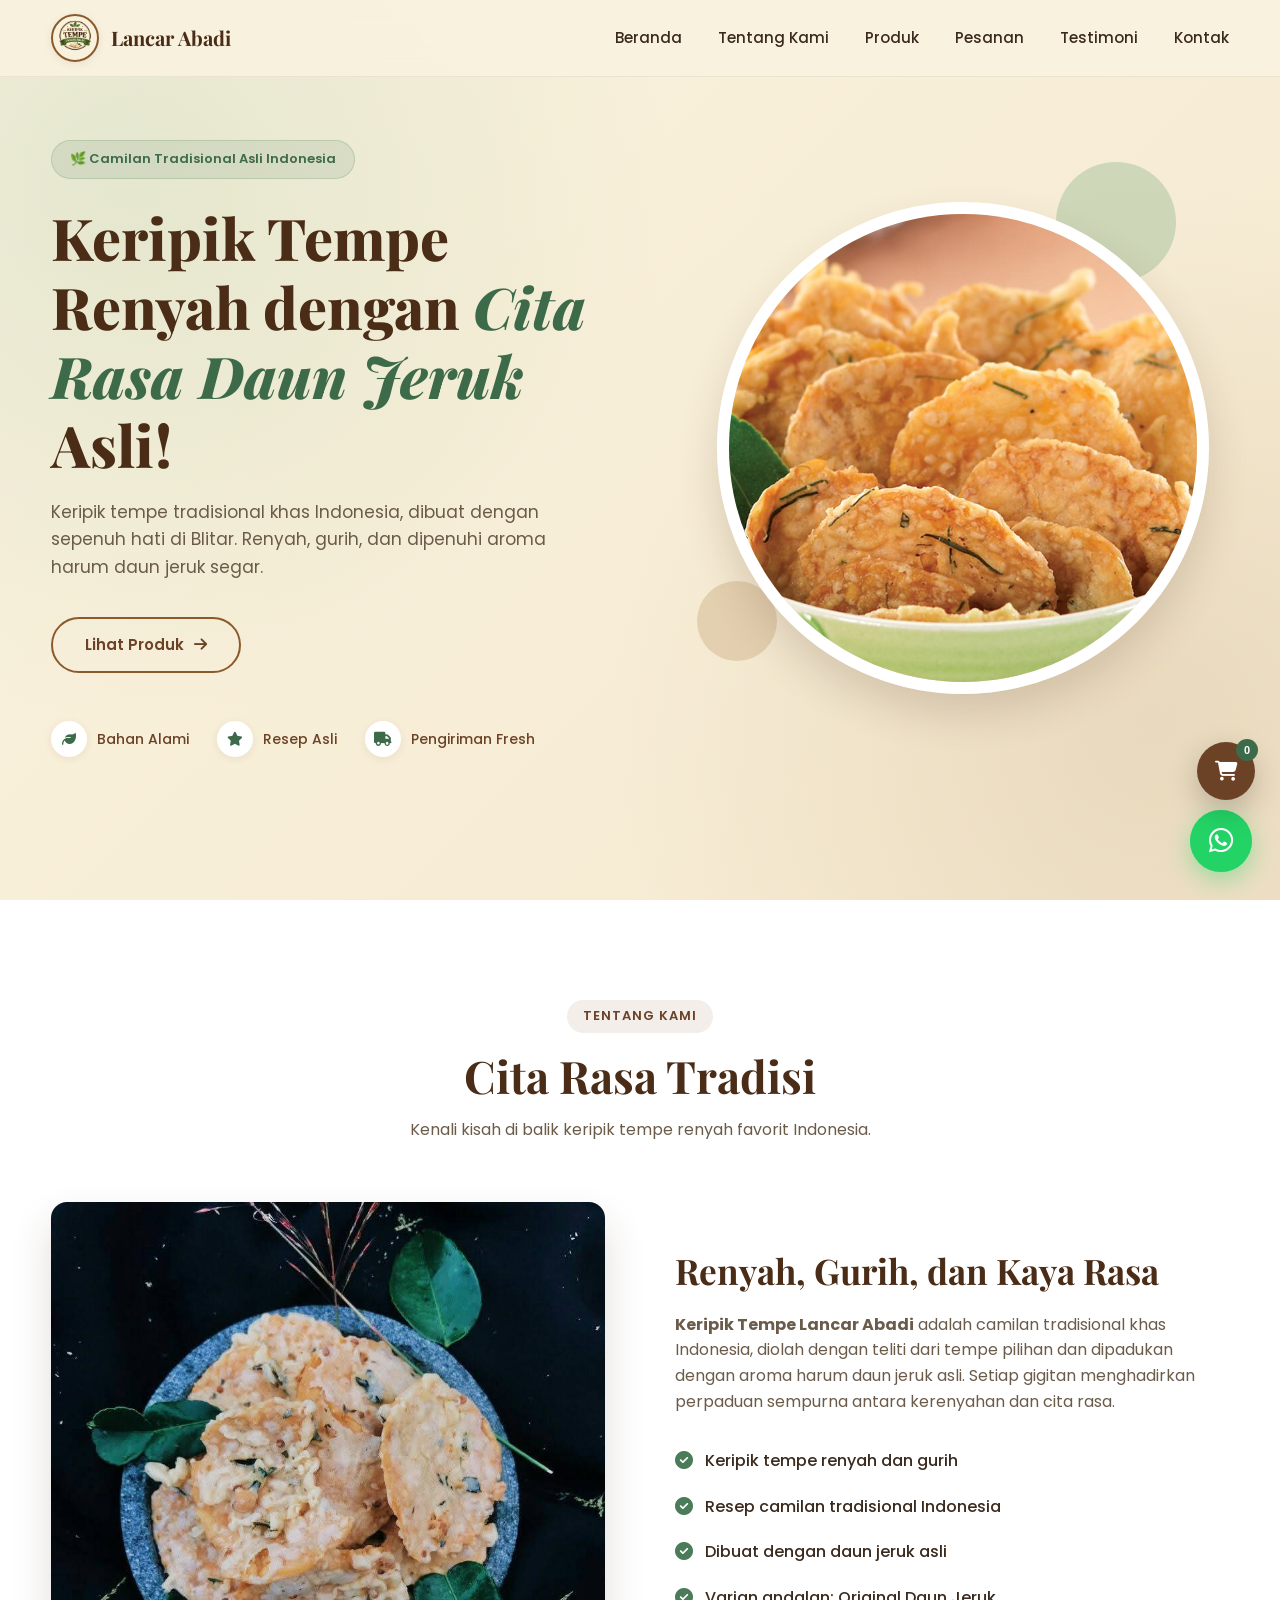
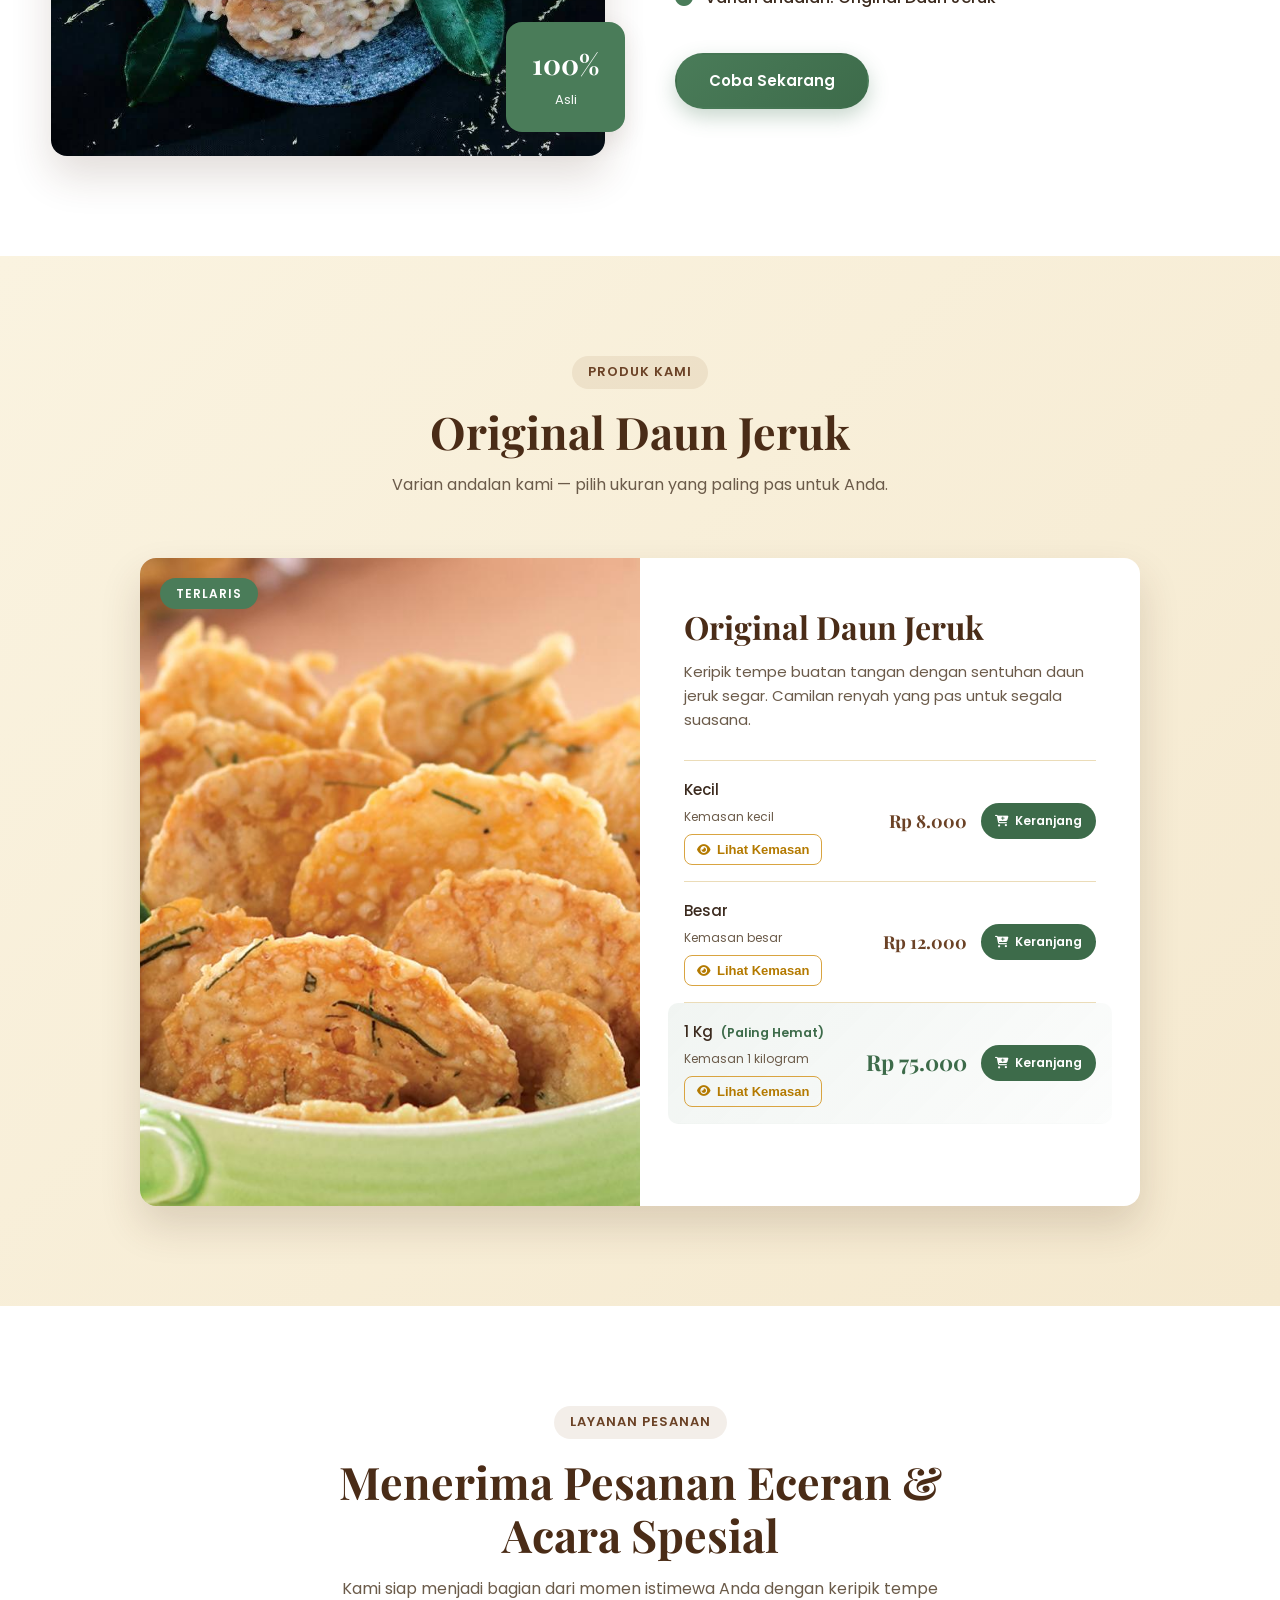
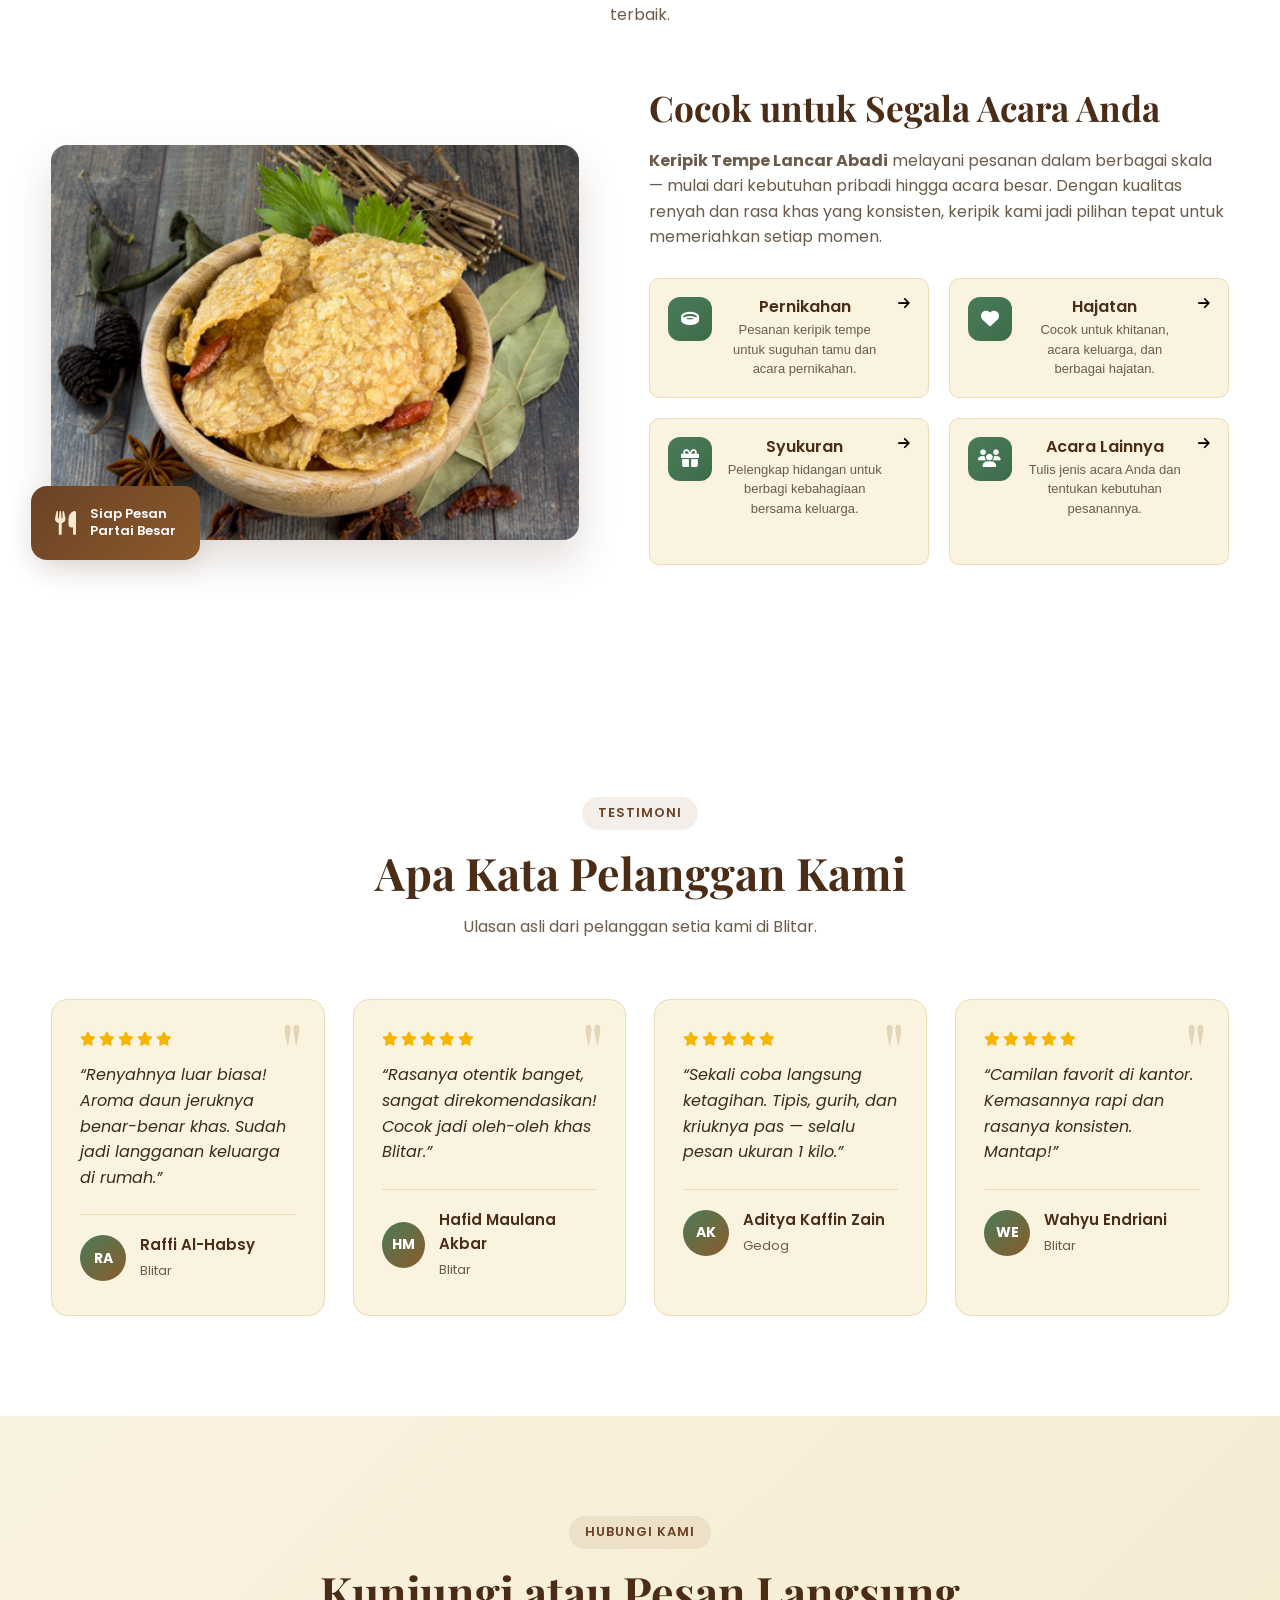
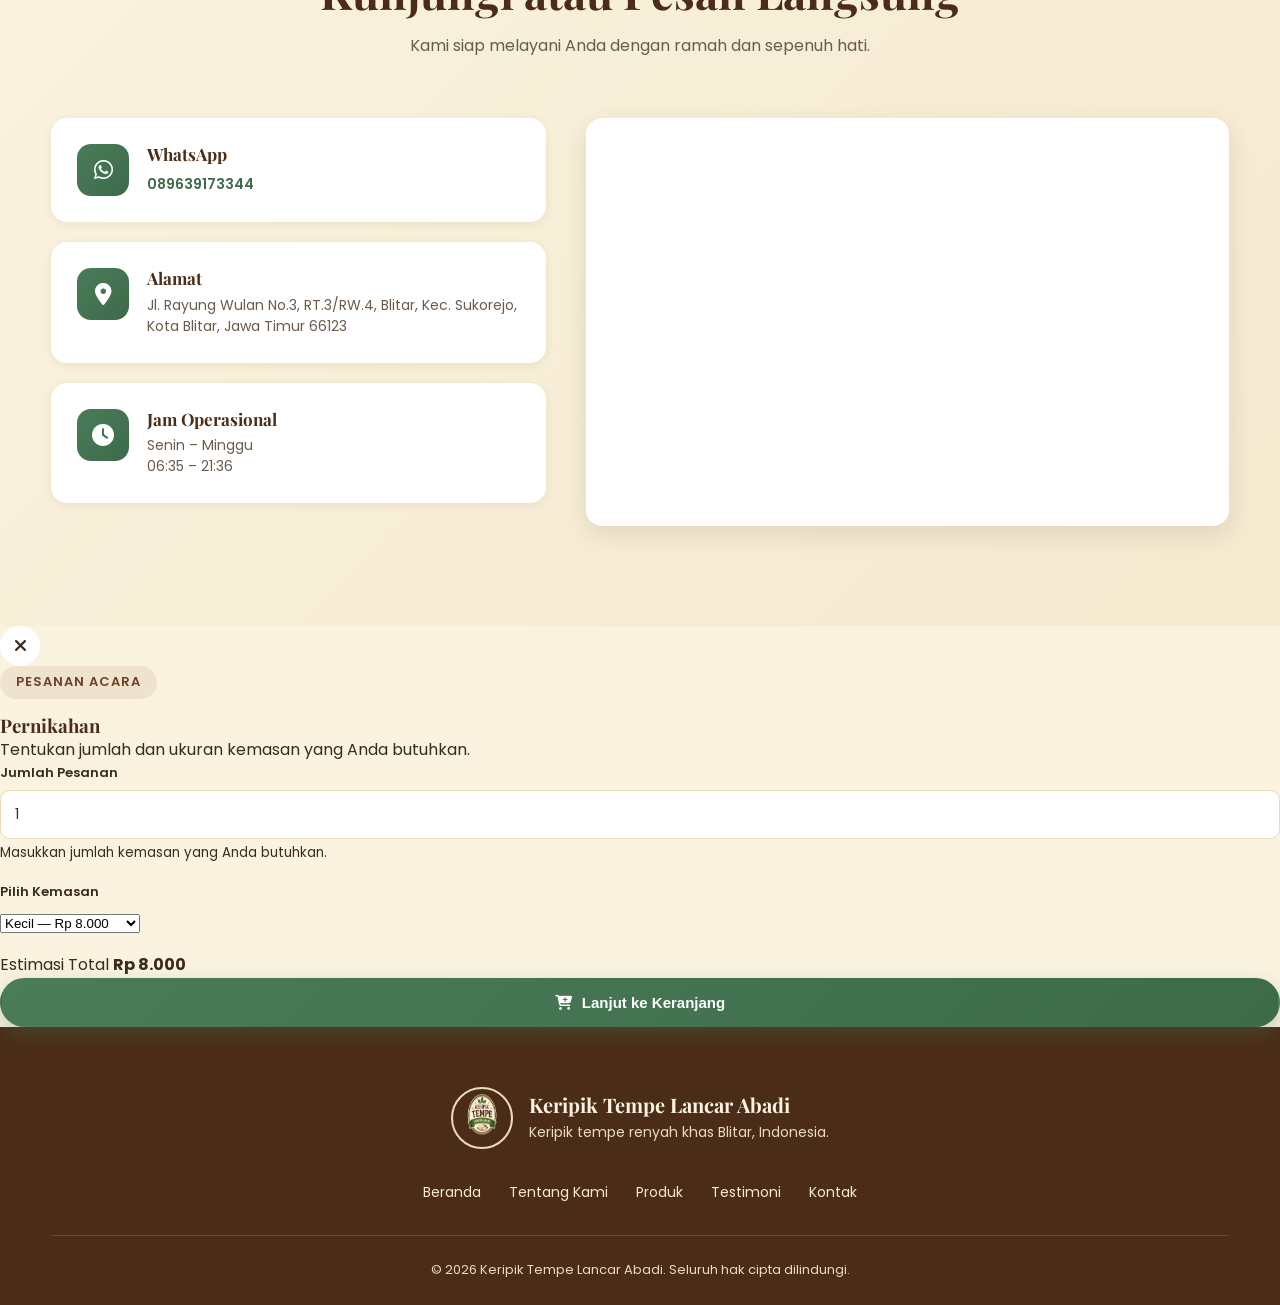
==== commit 98ef8de6: "Update index.html" ====
--- a/index.html
+++ b/index.html
@@ -1,17 +1,22 @@
 <!DOCTYPE html>
 <html lang="id">
+
 <head>
   <meta charset="UTF-8" />
   <meta name="viewport" content="width=device-width, initial-scale=1.0" />
   <title>Keripik Tempe Lancar Abadi - Keripik Tempe Renyah Khas Blitar</title>
-  <meta name="description" content="Keripik Tempe Renyah dengan Cita Rasa Daun Jeruk Asli. Camilan tradisional Indonesia dari Blitar." />
+  <meta name="description"
+    content="Keripik Tempe Renyah dengan Cita Rasa Daun Jeruk Asli. Camilan tradisional Indonesia dari Blitar." />
   <link rel="icon" type="image/png" href="assets/logo.png" />
   <link rel="preconnect" href="https://fonts.googleapis.com" />
   <link rel="preconnect" href="https://fonts.gstatic.com" crossorigin />
-  <link href="https://fonts.googleapis.com/css2?family=Playfair+Display:wght@600;700;800&family=Poppins:wght@300;400;500;600;700&display=swap" rel="stylesheet" />
+  <link
+    href="https://fonts.googleapis.com/css2?family=Playfair+Display:wght@600;700;800&family=Poppins:wght@300;400;500;600;700&display=swap"
+    rel="stylesheet" />
   <link rel="stylesheet" href="https://cdnjs.cloudflare.com/ajax/libs/font-awesome/6.5.1/css/all.min.css" />
   <link rel="stylesheet" href="style.css" />
 </head>
+
 <body>
   <!-- Navbar -->
   <header class="navbar" id="navbar">
@@ -44,12 +49,10 @@
           Keripik Tempe Renyah dengan <span class="text-accent">Cita Rasa Daun Jeruk</span> Asli!
         </h1>
         <p class="hero-subtitle">
-          Keripik tempe tradisional khas Indonesia, dibuat dengan sepenuh hati di Blitar. Renyah, gurih, dan dipenuhi aroma harum daun jeruk segar.
+          Keripik tempe tradisional khas Indonesia, dibuat dengan sepenuh hati di Blitar. Renyah, gurih, dan dipenuhi
+          aroma harum daun jeruk segar.
         </p>
         <div class="hero-actions">
-          <a href="https://wa.me/6289639173344?text=Halo%20saya%20mau%20pesan%20Keripik%20Tempe%20Lancar%20Abadi!" target="_blank" rel="noopener" class="btn btn-primary">
-            <i class="fab fa-whatsapp"></i> Pesan Sekarang
-          </a>
           <a href="#product" class="btn btn-outline">
             Lihat Produk <i class="fas fa-arrow-right"></i>
           </a>
@@ -98,7 +101,9 @@
         <div class="about-content reveal">
           <h3>Renyah, Gurih, dan Kaya Rasa</h3>
           <p>
-            <strong>Keripik Tempe Lancar Abadi</strong> adalah camilan tradisional khas Indonesia, diolah dengan teliti dari tempe pilihan dan dipadukan dengan aroma harum daun jeruk asli. Setiap gigitan menghadirkan perpaduan sempurna antara kerenyahan dan cita rasa.
+            <strong>Keripik Tempe Lancar Abadi</strong> adalah camilan tradisional khas Indonesia, diolah dengan teliti
+            dari tempe pilihan dan dipadukan dengan aroma harum daun jeruk asli. Setiap gigitan menghadirkan perpaduan
+            sempurna antara kerenyahan dan cita rasa.
           <ul class="about-list">
             <li><i class="fas fa-check-circle"></i> Keripik tempe renyah dan gurih</li>
             <li><i class="fas fa-check-circle"></i> Resep camilan tradisional Indonesia</li>
@@ -131,176 +136,118 @@
           </p>
           <div class="price-list">
 
-  <div class="price-item">
-    <div>
-  <span class="price-size">Kecil</span>
-  <span class="price-stock">Kemasan kecil</span>
-
-  <button
-    type="button"
-    class="kemasan-btn"
-    data-kemasan="kecil"
-  >
-    <i class="fas fa-eye"></i>
-    Lihat Kemasan
-  </button>
-</div>
-
-    <div class="price-action">
-      <span class="price-amount">Rp 8.000</span>
-
-      <button
-        type="button"
-        class="add-cart-btn"
-        data-name="Keripik Tempe Kecil"
-        data-price="8000"
-      >
-        <i class="fas fa-cart-plus"></i>
-        Keranjang
+            <div class="price-item">
+              <div>
+                <span class="price-size">Kecil</span>
+                <span class="price-stock">Kemasan kecil</span>
+
+                <button type="button" class="kemasan-btn" data-kemasan="kecil">
+                  <i class="fas fa-eye"></i>
+                  Lihat Kemasan
+                </button>
+              </div>
+
+              <div class="price-action">
+                <span class="price-amount">Rp 8.000</span>
+
+                <button type="button" class="add-cart-btn" data-name="Keripik Tempe Kecil" data-price="8000">
+                  <i class="fas fa-cart-plus"></i>
+                  Keranjang
+                </button>
+              </div>
+            </div>
+
+
+            <div class="price-item">
+              <div>
+                <span class="price-size">Besar</span>
+                <span class="price-stock">Kemasan besar</span>
+
+                <button type="button" class="kemasan-btn" data-kemasan="besar">
+                  <i class="fas fa-eye"></i>
+                  Lihat Kemasan
+                </button>
+              </div>
+              <div class="price-action">
+                <span class="price-amount">Rp 12.000</span>
+
+                <button type="button" class="add-cart-btn" data-name="Keripik Tempe Besar" data-price="12000">
+                  <i class="fas fa-cart-plus"></i>
+                  Keranjang
+                </button>
+              </div>
+            </div>
+
+
+            <div class="price-item featured">
+              <div>
+                <span class="price-size">
+                  1 Kg <small>(Paling Hemat)</small>
+                </span>
+
+                <span class="price-stock">Kemasan 1 kilogram</span>
+
+                <button type="button" class="kemasan-btn" data-kemasan="1kg">
+                  <i class="fas fa-eye"></i>
+                  Lihat Kemasan
+                </button>
+              </div>
+
+              <div class="price-action">
+                <span class="price-amount">Rp 75.000</span>
+
+                <button type="button" class="add-cart-btn" data-name="Keripik Tempe 1 Kg" data-price="75000">
+                  <i class="fas fa-cart-plus"></i>
+                  Keranjang
+                </button>
+              </div>
+            </div>
+
+          </div>
+  </section>
+
+  <!-- Popup Contoh Kemasan -->
+  <div class="kemasan-modal" id="kemasanModal" aria-hidden="true">
+
+    <div class="kemasan-modal-backdrop" data-close-kemasan></div>
+
+    <div class="kemasan-modal-content" role="dialog" aria-modal="true" aria-labelledby="kemasanModalTitle">
+
+      <button type="button" class="kemasan-modal-close" id="kemasanModalClose" aria-label="Tutup">
+        <i class="fas fa-times"></i>
       </button>
+
+      <div class="kemasan-modal-image-wrap">
+
+        <img id="kemasanModalImage" src="" alt="Contoh kemasan" />
+
+        <div class="kemasan-image-fallback" id="kemasanImageFallback" hidden>
+          <i class="fas fa-image"></i>
+
+          <p>Foto kemasan belum ditambahkan.</p>
+
+          <small>
+            Tambahkan foto ke folder
+            <strong>assets/kemasan/</strong>.
+          </small>
+        </div>
+
+      </div>
+
+      <div class="kemasan-modal-info">
+
+        <span class="section-tag">
+
+        </span>
+
+        <h3 id="kemasanModalTitle">
+          Kemasan
+        </h3>
+
+        <p id="kemasanModalPrice"></p>
+      </div>
     </div>
   </div>
-
-
-  <div class="price-item">
-    <div>
-  <span class="price-size">Besar</span>
-  <span class="price-stock">Kemasan besar</span>
-
-  <button
-    type="button"
-    class="kemasan-btn"
-    data-kemasan="besar"
-  >
-    <i class="fas fa-eye"></i>
-    Lihat Kemasan
-  </button>
-</div>
-    <div class="price-action">
-      <span class="price-amount">Rp 12.000</span>
-
-      <button
-        type="button"
-        class="add-cart-btn"
-        data-name="Keripik Tempe Besar"
-        data-price="12000"
-      >
-        <i class="fas fa-cart-plus"></i>
-        Keranjang
-      </button>
-    </div>
-  </div>
-
-
-  <div class="price-item featured">
-    <div>
-  <span class="price-size">
-    1 Kg <small>(Paling Hemat)</small>
-  </span>
-
-  <span class="price-stock">Kemasan 1 kilogram</span>
-
-  <button
-    type="button"
-    class="kemasan-btn"
-    data-kemasan="1kg"
-  >
-    <i class="fas fa-eye"></i>
-    Lihat Kemasan
-  </button>
-</div>
-
-    <div class="price-action">
-      <span class="price-amount">Rp 75.000</span>
-
-      <button
-        type="button"
-        class="add-cart-btn"
-        data-name="Keripik Tempe 1 Kg"
-        data-price="75000"
-      >
-        <i class="fas fa-cart-plus"></i>
-        Keranjang
-      </button>
-    </div>
-  </div>
-
-</div>
-  </section>
-
-  <!-- Popup Contoh Kemasan -->
-<div class="kemasan-modal" id="kemasanModal" aria-hidden="true">
-
-  <div class="kemasan-modal-backdrop" data-close-kemasan></div>
-
-  <div
-    class="kemasan-modal-content"
-    role="dialog"
-    aria-modal="true"
-    aria-labelledby="kemasanModalTitle"
-  >
-
-    <button
-      type="button"
-      class="kemasan-modal-close"
-      id="kemasanModalClose"
-      aria-label="Tutup"
-    >
-      <i class="fas fa-times"></i>
-    </button>
-
-    <div class="kemasan-modal-image-wrap">
-
-      <img
-        id="kemasanModalImage"
-        src=""
-        alt="Contoh kemasan"
-      />
-
-      <div
-        class="kemasan-image-fallback"
-        id="kemasanImageFallback"
-        hidden
-      >
-        <i class="fas fa-image"></i>
-
-        <p>Foto kemasan belum ditambahkan.</p>
-
-        <small>
-          Tambahkan foto ke folder
-          <strong>assets/kemasan/</strong>.
-        </small>
-      </div>
-
-    </div>
-
-    <div class="kemasan-modal-info">
-
-      <span class="section-tag">
-        Contoh Kemasan
-      </span>
-
-      <h3 id="kemasanModalTitle">
-        Kemasan
-      </h3>
-
-      <p id="kemasanModalPrice"></p>
-
-      <a
-        id="kemasanModalOrder"
-        href="https://wa.me/6289639173344"
-        target="_blank"
-        rel="noopener"
-        class="btn btn-primary"
-      >
-        <i class="fab fa-whatsapp"></i>
-        Pesan Ukuran Ini
-      </a>
-
-    </div>
-
-  </div>
-</div>
 
   <!-- Order / Pesanan Section -->
   <section class="order section" id="order">
@@ -315,50 +262,87 @@
           <img src="assets/tempe-bowl.jpg" alt="Keripik Tempe Lancar Abadi dalam Mangkuk Kayu" />
           <div class="order-badge">
             <i class="fas fa-utensils"></i>
-            <span>Siap Pesan<br/>Partai Besar</span>
+            <span>Siap Pesan<br />Partai Besar</span>
           </div>
         </div>
         <div class="order-content reveal">
           <h3>Cocok untuk Segala Acara Anda</h3>
           <p>
-            <strong>Keripik Tempe Lancar Abadi</strong> melayani pesanan dalam berbagai skala — mulai dari kebutuhan pribadi hingga acara besar. Dengan kualitas renyah dan rasa khas yang konsisten, keripik kami jadi pilihan tepat untuk memeriahkan setiap momen.
+            <strong>Keripik Tempe Lancar Abadi</strong> melayani pesanan dalam berbagai skala — mulai dari kebutuhan
+            pribadi hingga acara besar. Dengan kualitas renyah dan rasa khas yang konsisten, keripik kami jadi pilihan
+            tepat untuk memeriahkan setiap momen.
           </p>
           <div class="order-list">
-            <div class="order-item">
-              <div class="order-icon"><i class="fas fa-shopping-basket"></i></div>
+
+            <!-- PERNIKAHAN -->
+            <button type="button" class="order-item acara-btn" data-acara="Pernikahan">
+              <div class="order-icon">
+                <i class="fas fa-ring"></i>
+              </div>
+
               <div>
-                <h4>Pesanan Eceran</h4>
-                <p>Beli satuan untuk camilan harian keluarga atau stok di rumah.</p>
-              </div>
-            </div>
-            <div class="order-item">
-              <div class="order-icon"><i class="fas fa-heart"></i></div>
+                <h4>Pernikahan</h4>
+                <p>
+                  Pesanan keripik tempe untuk suguhan tamu dan acara pernikahan.
+                </p>
+              </div>
+
+              <i class="fas fa-arrow-right acara-arrow"></i>
+            </button>
+
+
+            <!-- HAJATAN -->
+            <button type="button" class="order-item acara-btn" data-acara="Hajatan">
+              <div class="order-icon">
+                <i class="fas fa-heart"></i>
+              </div>
+
               <div>
                 <h4>Hajatan</h4>
-                <p>Suguhan istimewa untuk tamu pernikahan, khitanan, dan acara keluarga.</p>
-              </div>
-            </div>
-            <div class="order-item">
-              <div class="order-icon"><i class="fas fa-gift"></i></div>
+                <p>
+                  Cocok untuk khitanan, acara keluarga, dan berbagai hajatan.
+                </p>
+              </div>
+
+              <i class="fas fa-arrow-right acara-arrow"></i>
+            </button>
+
+
+            <!-- SYUKURAN -->
+            <button type="button" class="order-item acara-btn" data-acara="Syukuran">
+              <div class="order-icon">
+                <i class="fas fa-gift"></i>
+              </div>
+
               <div>
                 <h4>Syukuran</h4>
-                <p>Pelengkap hidangan untuk berbagi kebahagiaan bersama kerabat.</p>
-              </div>
-            </div>
-            <div class="order-item">
-              <div class="order-icon"><i class="fas fa-users"></i></div>
-              <div>
+                <p>
+                  Pelengkap hidangan untuk berbagi kebahagiaan bersama keluarga.
+                </p>
+              </div>
+
+              <i class="fas fa-arrow-right acara-arrow"></i>
+            </button>
+
+
+            <!-- ACARA LAINNYA -->
+            <button type="button" class="order-item acara-btn acara-lainnya-btn" data-acara="lainnya">
+              <div class="order-icon">
+                <i class="fas fa-users"></i>
+              </div>
+
+              <div class="order-content">
                 <h4>Acara Lainnya</h4>
-                <p>Arisan, pengajian, rapat, seminar, atau oleh-oleh khas Blitar.</p>
-              </div>
-            </div>
-          </div>
-          <a href="https://wa.me/6289639173344?text=Halo%2C%20saya%20ingin%20pesan%20Keripik%20Tempe%20Lancar%20Abadi%20untuk%20acara%20saya" target="_blank" rel="noopener" class="btn btn-primary">
-            <i class="fab fa-whatsapp"></i> Konsultasi Pesanan
-          </a>
-        </div>
-      </div>
-    </div>
+                <p>
+                  Tulis jenis acara Anda dan tentukan kebutuhan pesanannya.
+                </p>
+              </div>
+
+              <i class="fas fa-arrow-right acara-arrow"></i>
+            </button>
+          </div>
+        </div>
+      </div>
   </section>
 
   <!-- Testimonials Section -->
@@ -372,9 +356,11 @@
       <div class="testimonial-grid">
         <div class="testimonial-card reveal">
           <div class="testimonial-stars">
-            <i class="fas fa-star"></i><i class="fas fa-star"></i><i class="fas fa-star"></i><i class="fas fa-star"></i><i class="fas fa-star"></i>
-          </div>
-          <p class="testimonial-text">“Renyahnya luar biasa! Aroma daun jeruknya benar-benar khas. Sudah jadi langganan keluarga di rumah.”</p>
+            <i class="fas fa-star"></i><i class="fas fa-star"></i><i class="fas fa-star"></i><i
+              class="fas fa-star"></i><i class="fas fa-star"></i>
+          </div>
+          <p class="testimonial-text">“Renyahnya luar biasa! Aroma daun jeruknya benar-benar khas. Sudah jadi langganan
+            keluarga di rumah.”</p>
           <div class="testimonial-author">
             <div class="author-avatar">RA</div>
             <div class="author-info">
@@ -385,9 +371,11 @@
         </div>
         <div class="testimonial-card reveal">
           <div class="testimonial-stars">
-            <i class="fas fa-star"></i><i class="fas fa-star"></i><i class="fas fa-star"></i><i class="fas fa-star"></i><i class="fas fa-star"></i>
-          </div>
-          <p class="testimonial-text">“Rasanya otentik banget, sangat direkomendasikan! Cocok jadi oleh-oleh khas Blitar.”</p>
+            <i class="fas fa-star"></i><i class="fas fa-star"></i><i class="fas fa-star"></i><i
+              class="fas fa-star"></i><i class="fas fa-star"></i>
+          </div>
+          <p class="testimonial-text">“Rasanya otentik banget, sangat direkomendasikan! Cocok jadi oleh-oleh khas
+            Blitar.”</p>
           <div class="testimonial-author">
             <div class="author-avatar">HM</div>
             <div class="author-info">
@@ -398,9 +386,11 @@
         </div>
         <div class="testimonial-card reveal">
           <div class="testimonial-stars">
-            <i class="fas fa-star"></i><i class="fas fa-star"></i><i class="fas fa-star"></i><i class="fas fa-star"></i><i class="fas fa-star"></i>
-          </div>
-          <p class="testimonial-text">“Sekali coba langsung ketagihan. Tipis, gurih, dan kriuknya pas — selalu pesan ukuran 1 kilo.”</p>
+            <i class="fas fa-star"></i><i class="fas fa-star"></i><i class="fas fa-star"></i><i
+              class="fas fa-star"></i><i class="fas fa-star"></i>
+          </div>
+          <p class="testimonial-text">“Sekali coba langsung ketagihan. Tipis, gurih, dan kriuknya pas — selalu pesan
+            ukuran 1 kilo.”</p>
           <div class="testimonial-author">
             <div class="author-avatar">AK</div>
             <div class="author-info">
@@ -411,7 +401,8 @@
         </div>
         <div class="testimonial-card reveal">
           <div class="testimonial-stars">
-            <i class="fas fa-star"></i><i class="fas fa-star"></i><i class="fas fa-star"></i><i class="fas fa-star"></i><i class="fas fa-star"></i>
+            <i class="fas fa-star"></i><i class="fas fa-star"></i><i class="fas fa-star"></i><i
+              class="fas fa-star"></i><i class="fas fa-star"></i>
           </div>
           <p class="testimonial-text">“Camilan favorit di kantor. Kemasannya rapi dan rasanya konsisten. Mantap!”</p>
           <div class="testimonial-author">
@@ -440,7 +431,8 @@
             <div class="info-icon"><i class="fab fa-whatsapp"></i></div>
             <div>
               <h4>WhatsApp</h4>
-              <a href="https://wa.me/6289639173344?text=Hello%20I%20want%20to%20order%20Keripik%20Tempe%20Lancar%20Abadi%20(Original%20Daun%20Jeruk)" target="_blank" rel="noopener">089639173344</a>
+              <a href="https://wa.me/6289639173344?text=Hello%20I%20want%20to%20order%20Keripik%20Tempe%20Lancar%20Abadi%20(Original%20Daun%20Jeruk)"
+                target="_blank" rel="noopener">089639173344</a>
             </div>
           </div>
           <div class="info-card">
@@ -454,7 +446,7 @@
             <div class="info-icon"><i class="fas fa-clock"></i></div>
             <div>
               <h4>Jam Operasional</h4>
-              <p>Senin – Minggu<br/>06:35 – 21:36</p>
+              <p>Senin – Minggu<br />06:35 – 21:36</p>
             </div>
           </div>
         </div>
@@ -468,6 +460,125 @@
       </div>
     </div>
   </section>
+
+  <!-- ==============================
+     MODAL PESANAN ACARA
+================================ -->
+
+  <div class="acara-modal" id="acaraModal" aria-hidden="true">
+
+    <div class="acara-modal-backdrop" data-close-acara></div>
+
+    <div class="acara-modal-content" role="dialog" aria-modal="true" aria-labelledby="acaraModalTitle">
+
+      <button type="button" class="cart-close acara-modal-close" id="acaraModalClose" aria-label="Tutup">
+        <i class="fas fa-times"></i>
+      </button>
+
+
+      <div class="acara-modal-header">
+
+        <span class="section-tag">
+          Pesanan Acara
+        </span>
+
+        <h3 id="acaraModalTitle">
+          Pernikahan
+        </h3>
+
+        <p>
+          Tentukan jumlah dan ukuran kemasan yang Anda butuhkan.
+        </p>
+
+      </div>
+
+
+      <form id="acaraForm">
+        <div class="form-group" id="acaraLainnyaGroup" style="display: none;">
+          <label for="acaraNamaLainnya">
+            Jenis Acara
+          </label>
+
+          <input type="text" id="acaraNamaLainnya" placeholder="Contoh: Rapat Sekolah" maxlength="100">
+
+          <small>
+            Tuliskan jenis acara yang ingin Anda pesan.
+          </small>
+        </div>
+        <!-- JUMLAH -->
+
+        <div class="form-group">
+
+          <label for="acaraJumlah">
+            Jumlah Pesanan
+          </label>
+
+          <input type="number" id="acaraJumlah" min="1" value="1" required>
+
+          <small>
+            Masukkan jumlah kemasan yang Anda butuhkan.
+          </small>
+
+        </div>
+
+
+        <!-- KEMASAN -->
+
+        <div class="form-group">
+
+          <label for="acaraKemasan">
+            Pilih Kemasan
+          </label>
+
+          <select id="acaraKemasan" required>
+
+            <option value="kecil" data-price="8000">
+              Kecil — Rp 8.000
+            </option>
+
+            <option value="besar" data-price="12000">
+              Besar — Rp 12.000
+            </option>
+
+            <option value="1kg" data-price="75000">
+              1 Kg — Rp 75.000
+            </option>
+
+          </select>
+
+        </div>
+
+
+        <!-- TOTAL -->
+
+        <div class="acara-total-box">
+
+          <span>
+            Estimasi Total
+          </span>
+
+          <strong id="acaraTotal">
+            Rp 8.000
+          </strong>
+
+        </div>
+
+
+        <!-- TOMBOL -->
+
+        <button type="submit" class="btn btn-primary btn-block">
+
+          <i class="fas fa-cart-plus"></i>
+
+          Lanjut ke Keranjang
+
+        </button>
+
+      </form>
+
+    </div>
+
+  </div>
 
   <!-- Footer -->
   <footer class="footer">
@@ -493,7 +604,8 @@
   </footer>
 
   <!-- Floating WhatsApp Button -->
-  <a href="https://wa.me/6289639173344?text=Hello%20I%20want%20to%20order%20Keripik%20Tempe%20Lancar%20Abadi%20(Original%20Daun%20Jeruk)" target="_blank" rel="noopener" class="float-wa" aria-label="Pesan via WhatsApp">
+  <a href="https://wa.me/6289639173344?text=Hello%20I%20want%20to%20order%20Keripik%20Tempe%20Lancar%20Abadi%20(Original%20Daun%20Jeruk)"
+    target="_blank" rel="noopener" class="float-wa" aria-label="Pesan via WhatsApp">
     <i class="fab fa-whatsapp"></i>
     <span class="float-wa-pulse"></span>
   </a>
@@ -502,281 +614,223 @@
      FLOATING CART BUTTON
 ================================ -->
 
-<button
-  type="button"
-  class="cart-floating"
-  id="cartFloating"
-  aria-label="Buka keranjang"
->
-  <i class="fas fa-shopping-cart"></i>
-
-  <span id="cartCount">0</span>
-</button>
-
-
-<!-- ==============================
+  <button type="button" class="cart-floating" id="cartFloating" aria-label="Buka keranjang">
+    <i class="fas fa-shopping-cart"></i>
+
+    <span id="cartCount">0</span>
+  </button>
+
+
+  <!-- ==============================
      CART MODAL
 ================================ -->
 
-<div class="cart-modal" id="cartModal">
-
-  <div
-    class="cart-backdrop"
-    data-close-cart
-  ></div>
-
-
-  <div class="cart-panel">
-
-    <div class="cart-header">
-
-      <div>
-        <span class="cart-subtitle">
-          Pesanan Anda
-        </span>
-
-        <h3>
-          Keranjang Belanja
-        </h3>
-      </div>
-
-      <button
-        type="button"
-        class="cart-close"
-        id="cartClose"
-        aria-label="Tutup keranjang"
-      >
-        <i class="fas fa-times"></i>
-      </button>
-
-    </div>
-
-
-    <div
-      class="cart-items"
-      id="cartItems"
-    ></div>
-
-
-    <div
-      class="cart-empty"
-      id="cartEmpty"
-    >
-
-      <i class="fas fa-shopping-basket"></i>
-
-      <h4>
-        Keranjang masih kosong
-      </h4>
-
-      <p>
-        Pilih ukuran keripik tempe terlebih dahulu.
-      </p>
-
-    </div>
-
-
-    <div
-      class="cart-summary"
-      id="cartSummary"
-    >
-
-      <div class="summary-row">
-
-        <span>
-          Total Item
-        </span>
-
-        <strong id="cartTotalItem">
-          0
-        </strong>
-
-      </div>
-
-
-      <div class="summary-row total">
-
-        <span>
-          Total Pesanan
-        </span>
-
-        <strong id="cartTotalPrice">
-          Rp 0
-        </strong>
-
-      </div>
-
-
-      <button
-        type="button"
-        class="btn btn-primary btn-block"
-        id="checkoutBtn"
-      >
-        Lanjut Order
-        <i class="fas fa-arrow-right"></i>
-      </button>
+  <div class="cart-modal" id="cartModal">
+
+    <div class="cart-backdrop" data-close-cart></div>
+
+
+    <div class="cart-panel">
+
+      <div class="cart-header">
+
+        <div>
+          <span class="cart-subtitle">
+            Pesanan Anda
+          </span>
+
+          <h3>
+            Keranjang Belanja
+          </h3>
+        </div>
+
+        <button type="button" class="cart-close" id="cartClose" aria-label="Tutup keranjang">
+          <i class="fas fa-times"></i>
+        </button>
+
+      </div>
+
+
+      <div class="cart-items" id="cartItems"></div>
+
+
+      <div class="cart-empty" id="cartEmpty">
+
+        <i class="fas fa-shopping-basket"></i>
+
+        <h4>
+          Keranjang masih kosong
+        </h4>
+
+        <p>
+          Pilih ukuran keripik tempe terlebih dahulu.
+        </p>
+
+      </div>
+
+
+      <div class="cart-summary" id="cartSummary">
+
+        <div class="summary-row">
+
+          <span>
+            Total Item
+          </span>
+
+          <strong id="cartTotalItem">
+            0
+          </strong>
+
+        </div>
+
+
+        <div class="summary-row total">
+
+          <span>
+            Total Pesanan
+          </span>
+
+          <strong id="cartTotalPrice">
+            Rp 0
+          </strong>
+
+        </div>
+
+
+        <button type="button" class="btn btn-primary btn-block" id="checkoutBtn">
+          Lanjut Order
+          <i class="fas fa-arrow-right"></i>
+        </button>
+
+      </div>
 
     </div>
 
   </div>
 
-</div>
-
-
-<!-- ==============================
+
+  <!-- ==============================
      CHECKOUT / DATA CUSTOMER
 ================================ -->
 
-<div
-  class="checkout-modal"
-  id="checkoutModal"
->
-
-  <div
-    class="checkout-backdrop"
-    data-close-checkout
-  ></div>
-
-
-  <div class="checkout-panel">
-
-    <div class="checkout-header">
-
-      <div>
-
-        <span class="cart-subtitle">
-          Langkah Terakhir
-        </span>
-
-        <h3>
-          Data Customer
-        </h3>
-
-      </div>
-
-
-      <button
-        type="button"
-        class="cart-close"
-        id="checkoutClose"
-        aria-label="Tutup"
-      >
-
-        <i class="fas fa-times"></i>
-
-      </button>
-
-    </div>
-
-
-    <form id="checkoutForm">
-
-      <div class="form-group">
-
-        <label for="customerName">
-          Nama Lengkap
-        </label>
-
-        <input
-          type="text"
-          id="customerName"
-          placeholder="Contoh: Ahmad"
-          required
-        >
-
-      </div>
-
-
-      <div class="form-group">
-
-        <label for="customerPhone">
-          Nomor WhatsApp
-        </label>
-
-        <input
-          type="tel"
-          id="customerPhone"
-          placeholder="Contoh: 081234567890"
-          required
-        >
-
-      </div>
-
-
-      <div class="form-group">
-
-        <label for="customerAddress">
-          Alamat Lengkap
-        </label>
-
-        <textarea
-          id="customerAddress"
-          rows="4"
-          placeholder="Masukkan alamat pengiriman..."
-          required
-        ></textarea>
-
-      </div>
-
-
-      <div class="form-group">
-
-        <label for="customerNote">
-          Catatan
-          <span>(Opsional)</span>
-        </label>
-
-        <textarea
-          id="customerNote"
-          rows="3"
-          placeholder="Contoh: Kirim sore hari"
-        ></textarea>
-
-      </div>
-
-
-      <div class="checkout-order-box">
-
-        <h4>
-          Ringkasan Pesanan
-        </h4>
-
-        <div id="checkoutItems"></div>
-
-
-        <div class="checkout-total">
-
-          <span>
-            Total
+  <div class="checkout-modal" id="checkoutModal">
+
+    <div class="checkout-backdrop" data-close-checkout></div>
+
+
+    <div class="checkout-panel">
+
+      <div class="checkout-header">
+
+        <div>
+
+          <span class="cart-subtitle">
+            Langkah Terakhir
           </span>
 
-          <strong id="checkoutTotal">
-            Rp 0
-          </strong>
-
-        </div>
-
-      </div>
-
-
-      <button
-        type="submit"
-        class="btn btn-primary btn-block checkout-whatsapp"
-      >
-
-        <i class="fab fa-whatsapp"></i>
-
-        Kirim Pesanan ke WhatsApp
-
-      </button>
-
-    </form>
+          <h3>
+            Data Customer
+          </h3>
+
+        </div>
+
+
+        <button type="button" class="cart-close" id="checkoutClose" aria-label="Tutup">
+
+          <i class="fas fa-times"></i>
+
+        </button>
+
+      </div>
+
+
+      <form id="checkoutForm">
+
+        <div class="form-group">
+
+          <label for="customerName">
+            Nama Lengkap
+          </label>
+
+          <input type="text" id="customerName" placeholder="Contoh: Ahmad" required>
+
+        </div>
+
+
+        <div class="form-group">
+
+          <label for="customerPhone">
+            Nomor WhatsApp
+          </label>
+
+          <input type="tel" id="customerPhone" placeholder="Contoh: 081234567890" required>
+
+        </div>
+
+
+        <div class="form-group">
+
+          <label for="customerAddress">
+            Alamat Lengkap
+          </label>
+
+          <textarea id="customerAddress" rows="4" placeholder="Masukkan alamat pengiriman..." required></textarea>
+
+        </div>
+
+
+        <div class="form-group">
+
+          <label for="customerNote">
+            Catatan
+            <span>(Opsional)</span>
+          </label>
+
+          <textarea id="customerNote" rows="3" placeholder="Contoh: Kirim sore hari"></textarea>
+
+        </div>
+
+
+        <div class="checkout-order-box">
+
+          <h4>
+            Ringkasan Pesanan
+          </h4>
+
+          <div id="checkoutItems"></div>
+
+
+          <div class="checkout-total">
+
+            <span>
+              Total
+            </span>
+
+            <strong id="checkoutTotal">
+              Rp 0
+            </strong>
+
+          </div>
+
+        </div>
+
+
+        <button type="submit" class="btn btn-primary btn-block checkout-whatsapp">
+
+          <i class="fab fa-whatsapp"></i>
+
+          Kirim Pesanan ke WhatsApp
+
+        </button>
+
+      </form>
+
+    </div>
 
   </div>
 
-</div>
-
   <script src="script.js"></script>
 
 </body>
-</html>+
+</html>
